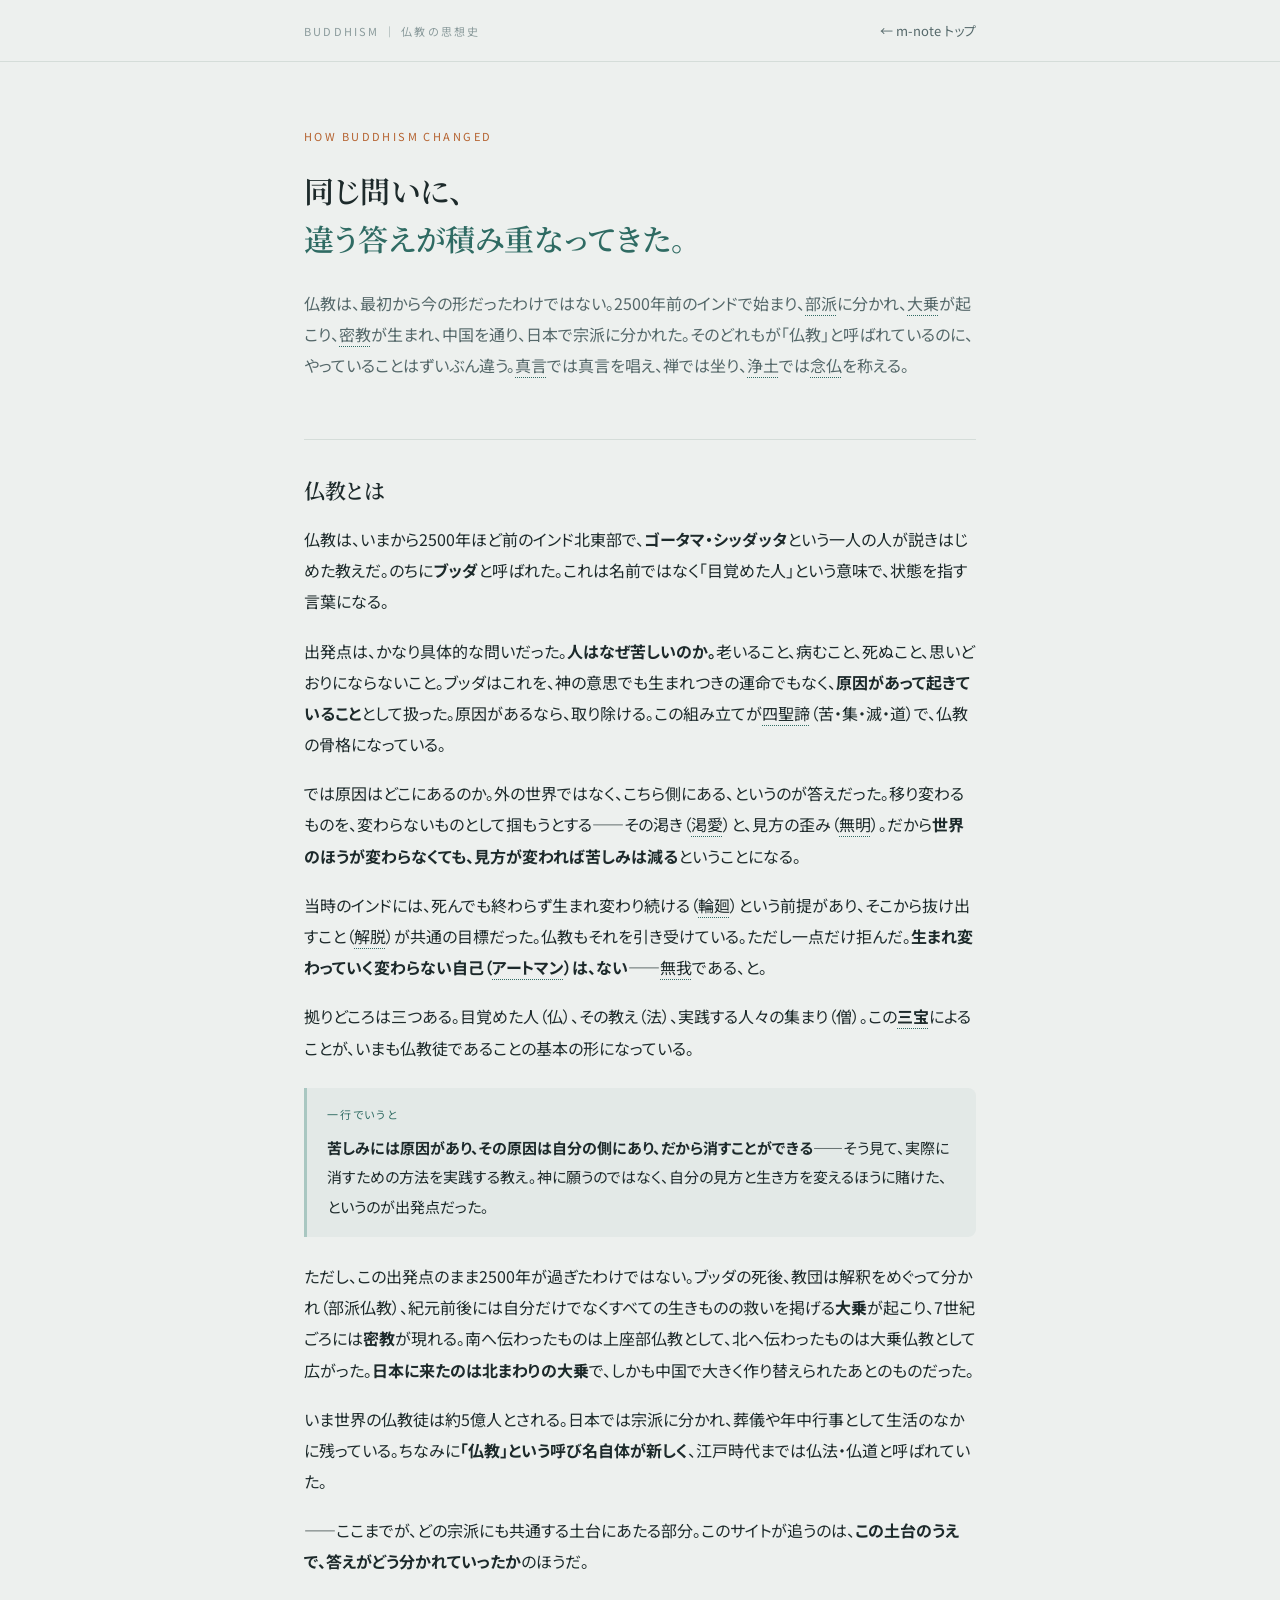
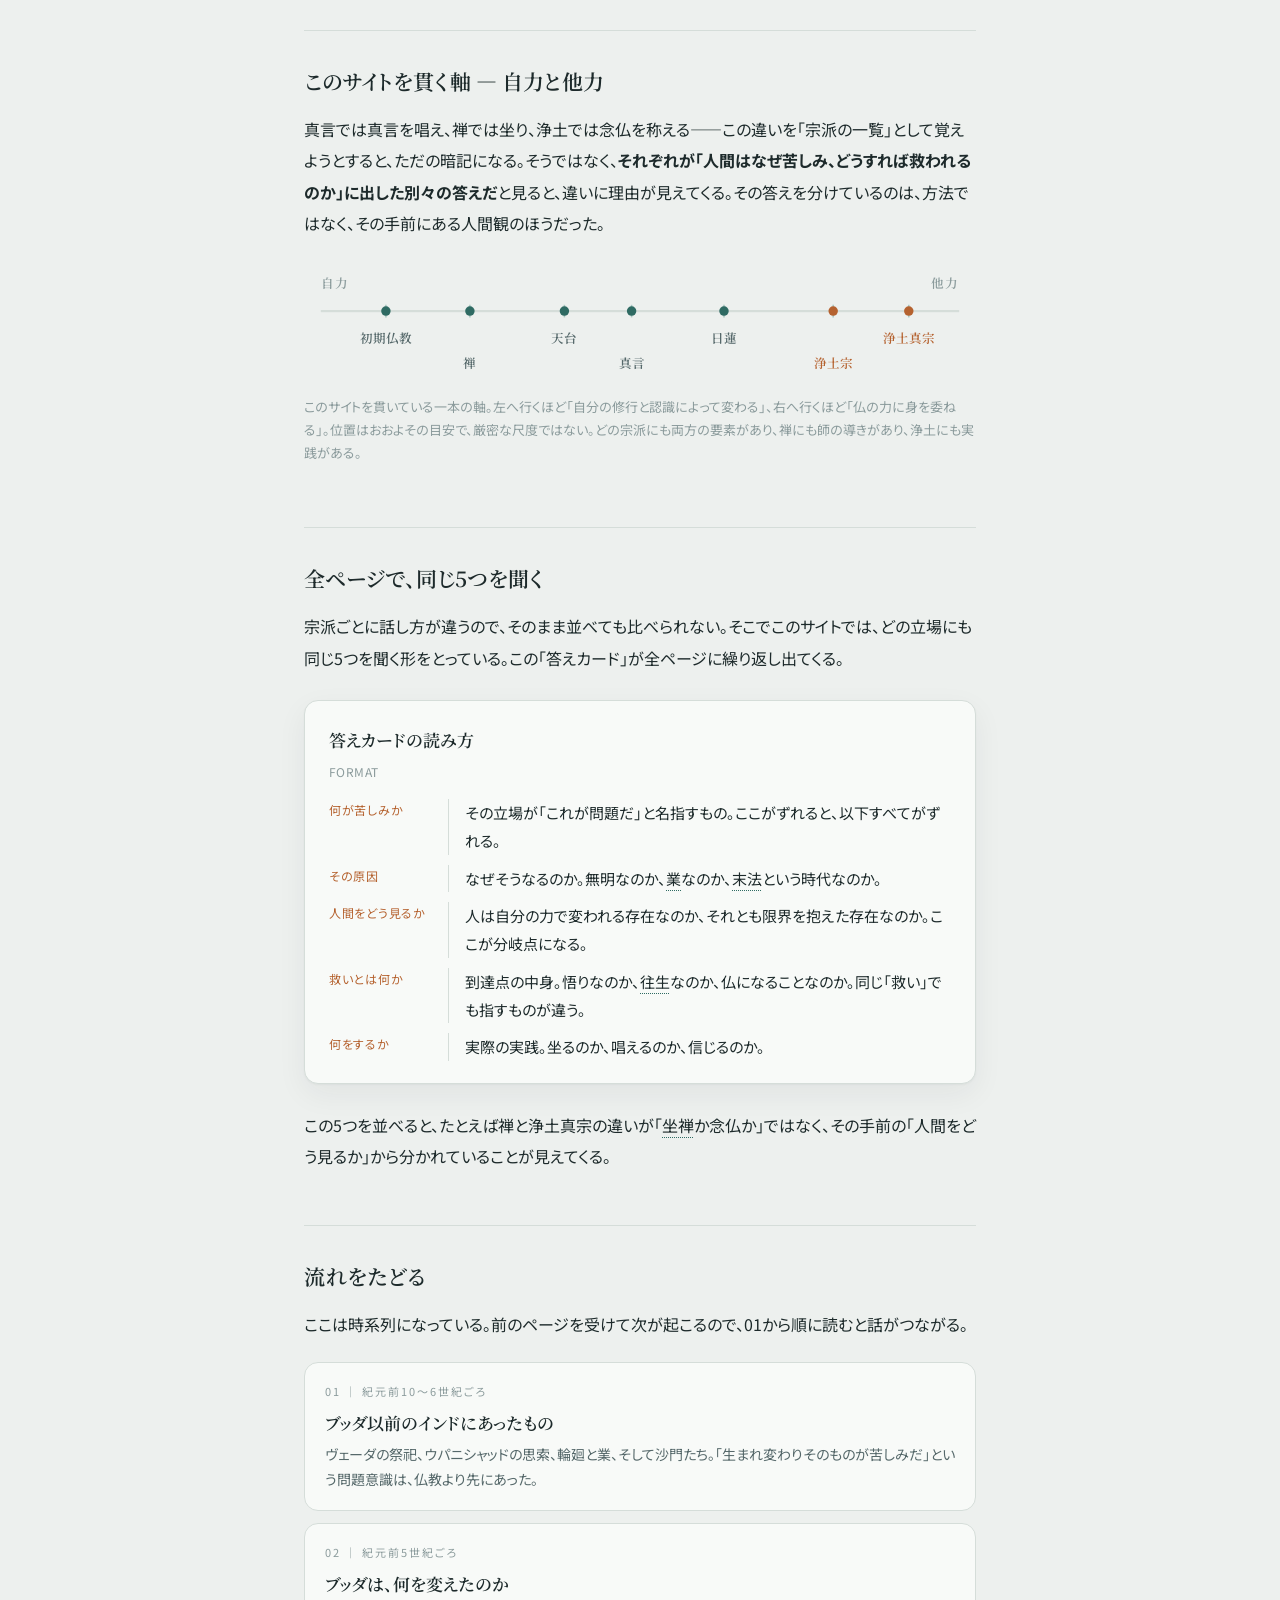
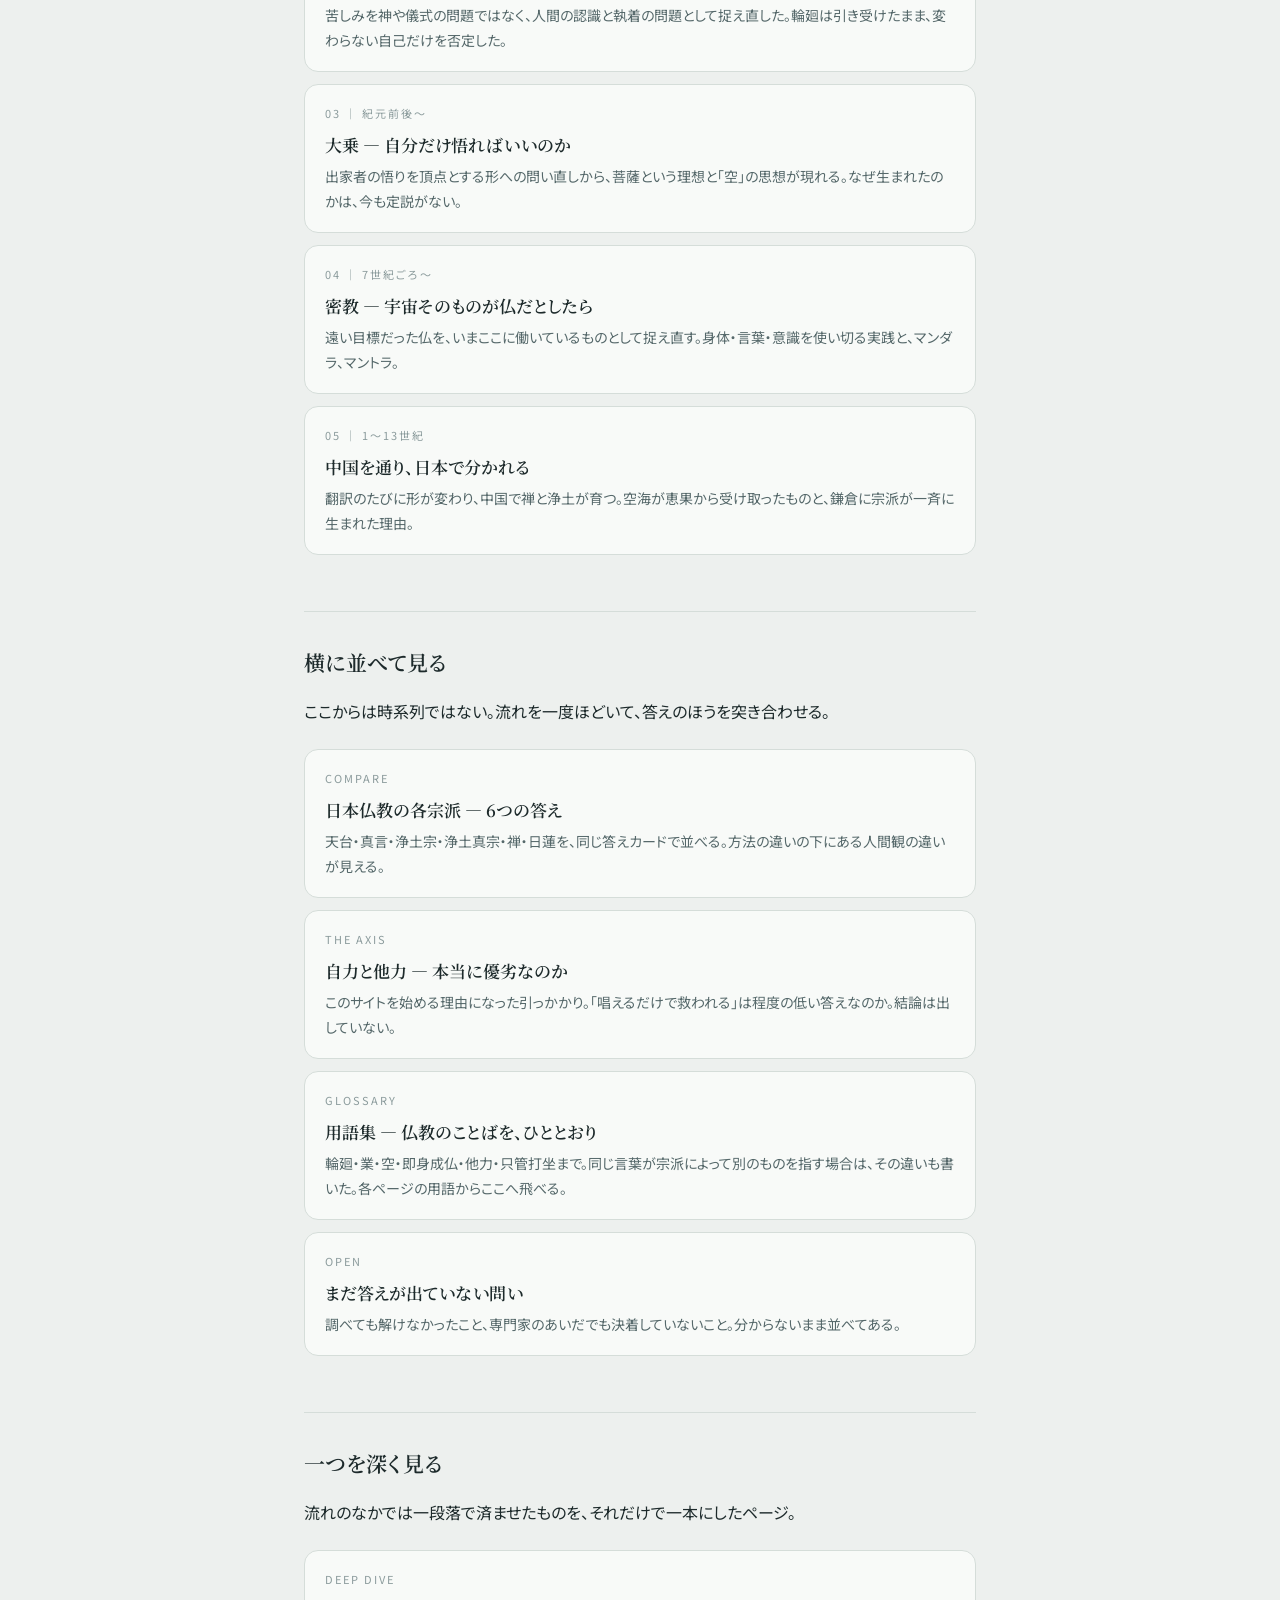
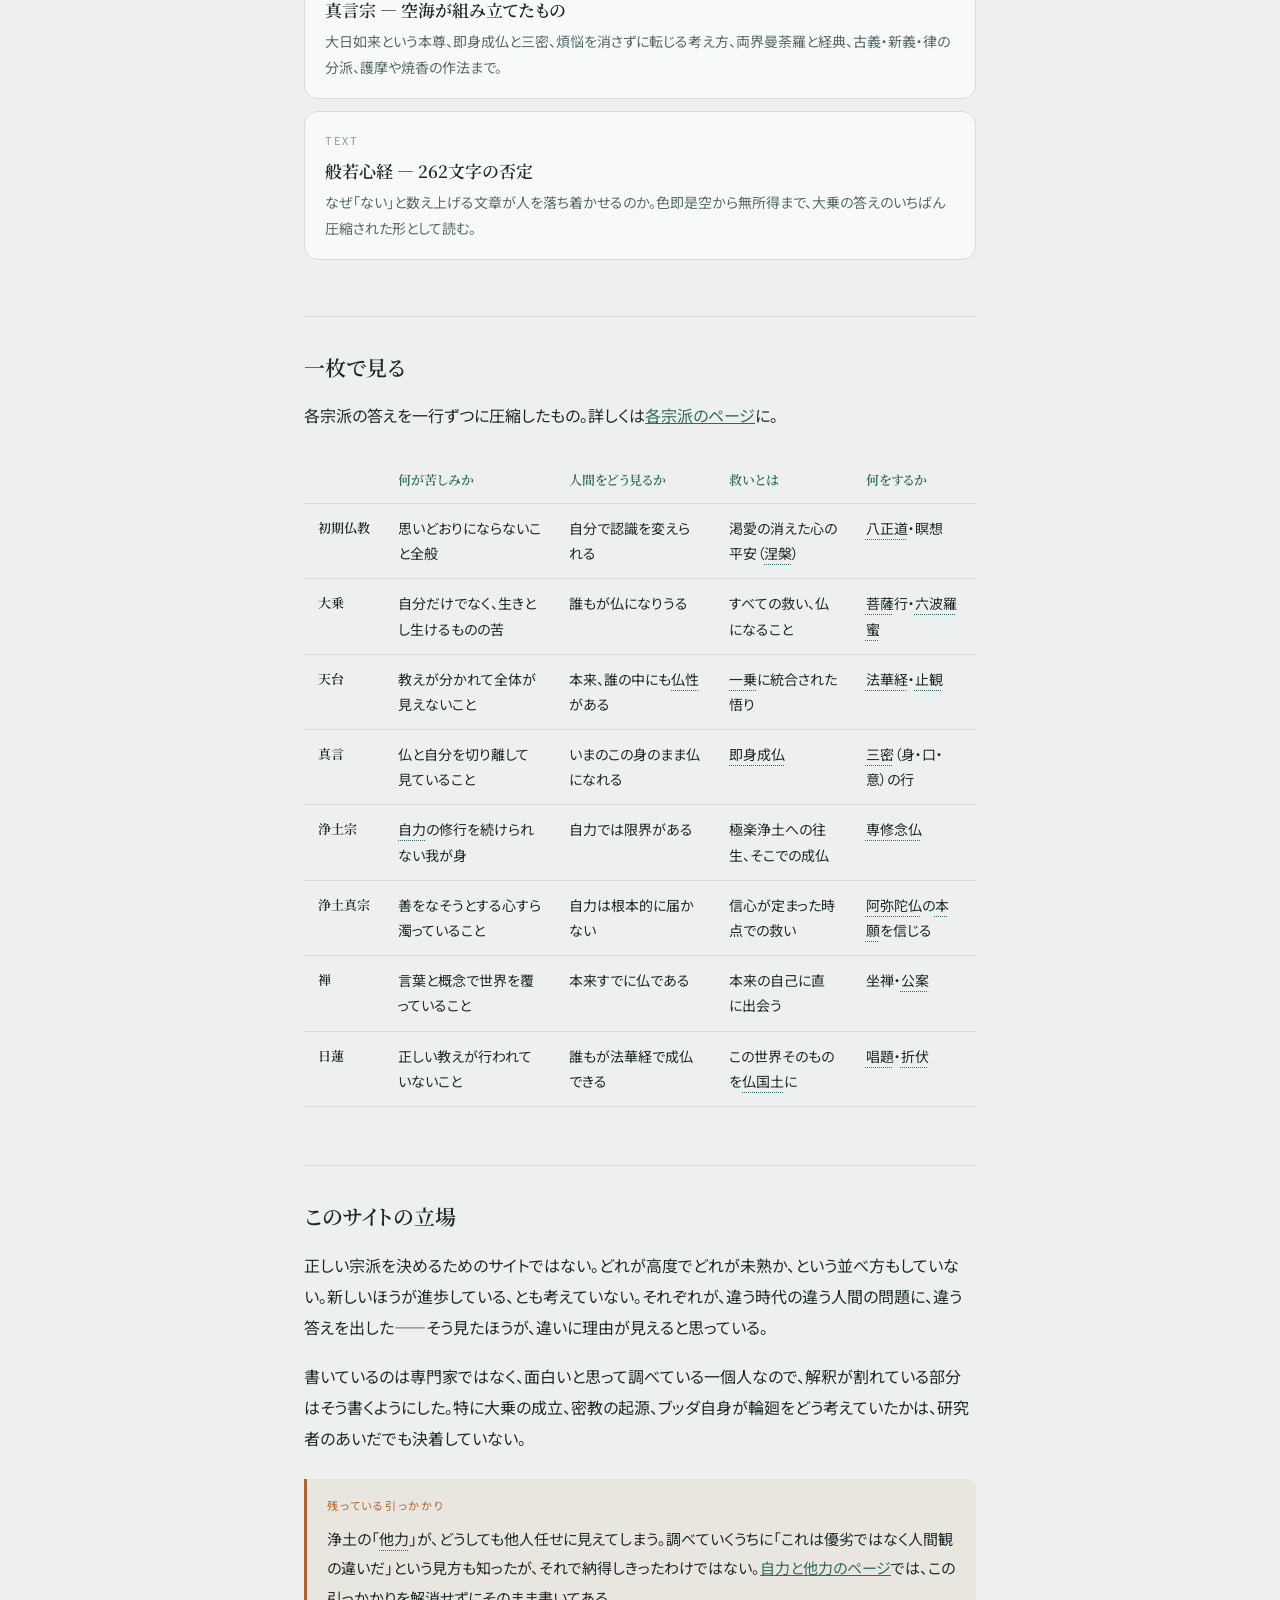
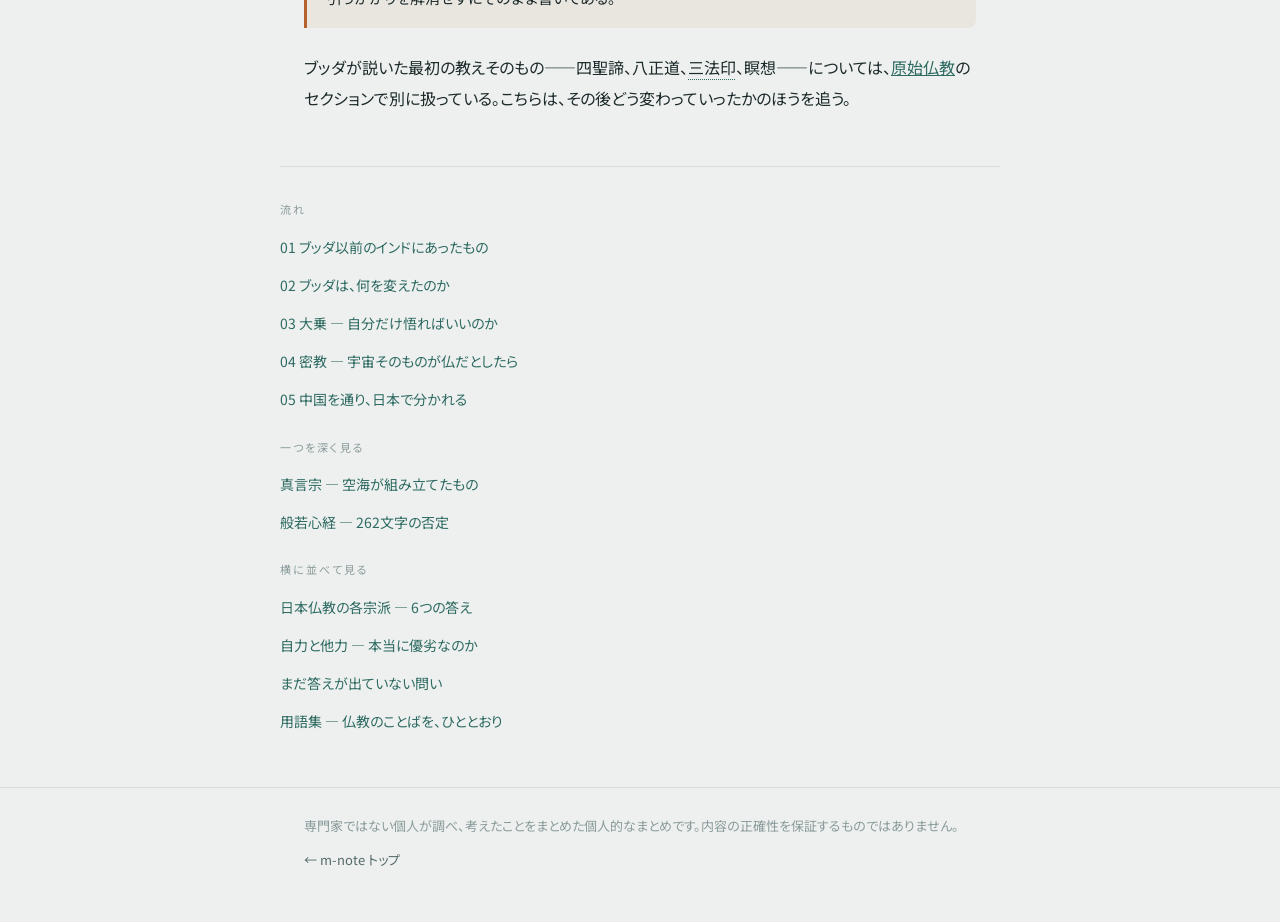
==== index.html @ 6708ff2d "トップを「仏教とは」から始める - index: 冒頭に「仏教とは」の節を新設。ブッダ、四聖諦、渇愛と無明、   輪廻と無我、三宝、部派→大乗→密教の展開、現在の規模までを一通り - 自力と他力の図は" ====
<!DOCTYPE html>
<html lang="ja">
<head>
<meta charset="UTF-8">
<meta name="viewport" content="width=device-width, initial-scale=1.0">
<title>仏教の思想史 ｜ m-note</title>
<meta name="description" content="仏教とは何か——2500年前のインドでブッダが説いた、苦しみの原因を自分の側に見る教え。そして、それは最初から今の形だったわけではない。インド以前の思想からブッダ、大乗、密教、中国を経て日本の各宗派まで。宗派の一覧ではなく「人間はなぜ苦しみ、どうすれば救われるのか」への異なる答えとして、自力と他力という軸で読み解く個人的なまとめ。">
<link rel="icon" href="data:image/svg+xml,<svg xmlns=%22http://www.w3.org/2000/svg%22 viewBox=%220 0 100 100%22><text y=%22.9em%22 font-size=%2290%22>☸</text></svg>">
<link rel="preconnect" href="https://fonts.googleapis.com">
<link rel="preconnect" href="https://fonts.gstatic.com" crossorigin>
<link href="https://fonts.googleapis.com/css2?family=Noto+Serif+JP:wght@400;600;700&family=Noto+Sans+JP:wght@400;500;700&display=swap" rel="stylesheet">
<link rel="stylesheet" href="css/style.css">
</head>
<body>

<header class="top">
  <div class="wrap">
    <a class="sitemark" href="index.html">BUDDHISM ｜ 仏教の思想史</a>
    <a class="back" href="../">← m-note トップ</a>
  </div>
</header>

<main class="wrap">

  <div class="hero">
    <p class="eyebrow">HOW BUDDHISM CHANGED</p>
    <h1>同じ問いに、<br><span class="em">違う答えが積み重なってきた。</span></h1>
    <p class="lede">仏教は、最初から今の形だったわけではない。2500年前のインドで始まり、<a class="gl" href="glossary.html#g-buha">部派</a>に分かれ、<a class="gl" href="glossary.html#g-daijou">大乗</a>が起こり、<a class="gl" href="glossary.html#g-mikkyou">密教</a>が生まれ、中国を通り、日本で宗派に分かれた。そのどれもが「仏教」と呼ばれているのに、やっていることはずいぶん違う。<a class="gl" href="glossary.html#g-shingon">真言</a>では真言を唱え、禅では坐り、<a class="gl" href="glossary.html#g-jodo">浄土</a>では<a class="gl" href="glossary.html#g-nenbutsu">念仏</a>を称える。</p>
  </div>

  <section class="ch">
    <h2>仏教とは</h2>
    <p>仏教は、いまから2500年ほど前のインド北東部で、<strong>ゴータマ・シッダッタ</strong>という一人の人が説きはじめた教えだ。のちに<strong>ブッダ</strong>と呼ばれた。これは名前ではなく「目覚めた人」という意味で、状態を指す言葉になる。</p>
    <p>出発点は、かなり具体的な問いだった。<strong>人はなぜ苦しいのか。</strong>老いること、病むこと、死ぬこと、思いどおりにならないこと。ブッダはこれを、神の意思でも生まれつきの運命でもなく、<strong>原因があって起きていること</strong>として扱った。原因があるなら、取り除ける。この組み立てが<a class="gl" href="glossary.html#g-shishotai">四聖諦</a>（苦・集・滅・道）で、仏教の骨格になっている。</p>
    <p>では原因はどこにあるのか。外の世界ではなく、こちら側にある、というのが答えだった。移り変わるものを、変わらないものとして掴もうとする——その渇き（<a class="gl" href="glossary.html#g-katsuai">渇愛</a>）と、見方の歪み（<a class="gl" href="glossary.html#g-mumyou">無明</a>）。だから<strong>世界のほうが変わらなくても、見方が変われば苦しみは減る</strong>ということになる。</p>
    <p>当時のインドには、死んでも終わらず生まれ変わり続ける（<a class="gl" href="glossary.html#g-rinne">輪廻</a>）という前提があり、そこから抜け出すこと（<a class="gl" href="glossary.html#g-gedatsu">解脱</a>）が共通の目標だった。仏教もそれを引き受けている。ただし一点だけ拒んだ。<strong>生まれ変わっていく変わらない自己（<a class="gl" href="glossary.html#g-atman">アートマン</a>）は、ない</strong>——<a class="gl" href="glossary.html#g-muga">無我</a>である、と。</p>
    <p>拠りどころは三つある。目覚めた人（仏）、その教え（法）、実践する人々の集まり（僧）。この<strong><a class="gl" href="glossary.html#g-sanbou">三宝</a></strong>によることが、いまも仏教徒であることの基本の形になっている。</p>

    <div class="note">
      <p class="k">一行でいうと</p>
      <p><strong>苦しみには原因があり、その原因は自分の側にあり、だから消すことができる</strong>——そう見て、実際に消すための方法を実践する教え。神に願うのではなく、自分の見方と生き方を変えるほうに賭けた、というのが出発点だった。</p>
    </div>

    <p>ただし、この出発点のまま2500年が過ぎたわけではない。ブッダの死後、教団は解釈をめぐって分かれ（部派仏教）、紀元前後には自分だけでなくすべての生きものの救いを掲げる<strong>大乗</strong>が起こり、7世紀ごろには<strong>密教</strong>が現れる。南へ伝わったものは上座部仏教として、北へ伝わったものは大乗仏教として広がった。<strong>日本に来たのは北まわりの大乗</strong>で、しかも中国で大きく作り替えられたあとのものだった。</p>
    <p>いま世界の仏教徒は約5億人とされる。日本では宗派に分かれ、葬儀や年中行事として生活のなかに残っている。ちなみに<strong>「仏教」という呼び名自体が新しく</strong>、江戸時代までは仏法・仏道と呼ばれていた。</p>
    <p>——ここまでが、どの宗派にも共通する土台にあたる部分。このサイトが追うのは、<strong>この土台のうえで、答えがどう分かれていったか</strong>のほうだ。</p>
  </section>

  <section class="ch">
    <h2>このサイトを貫く軸 — 自力と他力</h2>
    <p>真言では真言を唱え、禅では坐り、浄土では念仏を称える——この違いを「宗派の一覧」として覚えようとすると、ただの暗記になる。そうではなく、<strong>それぞれが「人間はなぜ苦しみ、どうすれば救われるのか」に出した別々の答えだ</strong>と見ると、違いに理由が見えてくる。その答えを分けているのは、方法ではなく、その手前にある人間観のほうだった。</p>
    <figure class="fig">
      <svg class="scale" viewBox="0 0 640 112" role="img" aria-labelledby="axis-t axis-d">
        <title id="axis-t">自力と他力の軸</title>
        <desc id="axis-d">左を自力、右を他力とする横軸の上に、初期仏教・禅・天台・真言・日蓮・浄土宗・浄土真宗が並んでいる。初期仏教と禅が自力の側、浄土宗と浄土真宗が他力の側、天台・真言・日蓮がその中間にある。</desc>
        <text class="end" x="16" y="20">自力</text>
        <text class="end" x="624" y="20" text-anchor="end">他力</text>
        <line class="rail" x1="16" y1="42" x2="624" y2="42"/>
        <g class="tick">
          <line x1="78" y1="36" x2="78" y2="48"/>
          <line x1="158" y1="36" x2="158" y2="48"/>
          <line x1="248" y1="36" x2="248" y2="48"/>
          <line x1="312" y1="36" x2="312" y2="48"/>
          <line x1="400" y1="36" x2="400" y2="48"/>
          <line x1="504" y1="36" x2="504" y2="48"/>
          <line x1="576" y1="36" x2="576" y2="48"/>
        </g>
        <circle class="dot" cx="78" cy="42" r="4.5"/>
        <circle class="dot" cx="158" cy="42" r="4.5"/>
        <circle class="dot" cx="248" cy="42" r="4.5"/>
        <circle class="dot" cx="312" cy="42" r="4.5"/>
        <circle class="dot" cx="400" cy="42" r="4.5"/>
        <circle class="dot-hi" cx="504" cy="42" r="4.5"/>
        <circle class="dot-hi" cx="576" cy="42" r="4.5"/>
        <text x="78" y="72" text-anchor="middle">初期仏教</text>
        <text x="248" y="72" text-anchor="middle">天台</text>
        <text x="400" y="72" text-anchor="middle">日蓮</text>
        <text class="hi" x="576" y="72" text-anchor="middle">浄土真宗</text>
        <text x="158" y="96" text-anchor="middle">禅</text>
        <text x="312" y="96" text-anchor="middle">真言</text>
        <text class="hi" x="504" y="96" text-anchor="middle">浄土宗</text>
      </svg>
      <figcaption>このサイトを貫いている一本の軸。左へ行くほど「自分の修行と認識によって変わる」、右へ行くほど「仏の力に身を委ねる」。位置はおおよその目安で、厳密な尺度ではない。どの宗派にも両方の要素があり、禅にも師の導きがあり、浄土にも実践がある。</figcaption>
    </figure>
  </section>

  <section class="ch">
    <h2>全ページで、同じ5つを聞く</h2>
    <p>宗派ごとに話し方が違うので、そのまま並べても比べられない。そこでこのサイトでは、どの立場にも同じ5つを聞く形をとっている。この「答えカード」が全ページに繰り返し出てくる。</p>

    <div class="answer">
      <p class="who">答えカードの読み方</p>
      <p class="who-sub">FORMAT</p>
      <dl>
        <dt>何が苦しみか</dt>
        <dd>その立場が「これが問題だ」と名指すもの。ここがずれると、以下すべてがずれる。</dd>
        <dt>その原因</dt>
        <dd>なぜそうなるのか。無明なのか、<a class="gl" href="glossary.html#g-gou">業</a>なのか、<a class="gl" href="glossary.html#g-mappou">末法</a>という時代なのか。</dd>
        <dt>人間をどう見るか</dt>
        <dd>人は自分の力で変われる存在なのか、それとも限界を抱えた存在なのか。ここが分岐点になる。</dd>
        <dt>救いとは何か</dt>
        <dd>到達点の中身。悟りなのか、<a class="gl" href="glossary.html#g-oujou">往生</a>なのか、仏になることなのか。同じ「救い」でも指すものが違う。</dd>
        <dt>何をするか</dt>
        <dd>実際の実践。坐るのか、唱えるのか、信じるのか。</dd>
      </dl>
    </div>

    <p>この5つを並べると、たとえば禅と浄土真宗の違いが「<a class="gl" href="glossary.html#g-zazen">坐禅</a>か念仏か」ではなく、その手前の「人間をどう見るか」から分かれていることが見えてくる。</p>
  </section>

  <section class="ch">
    <h2>流れをたどる</h2>
    <p>ここは時系列になっている。前のページを受けて次が起こるので、01から順に読むと話がつながる。</p>

    <div class="cards">
      <a class="card" href="before-buddha.html">
        <span class="k">01 ｜ 紀元前10〜6世紀ごろ</span>
        <span class="t">ブッダ以前のインドにあったもの</span>
        <span class="d">ヴェーダの祭祀、ウパニシャッドの思索、輪廻と業、そして沙門たち。「生まれ変わりそのものが苦しみだ」という問題意識は、仏教より先にあった。</span>
      </a>
      <a class="card" href="buddha.html">
        <span class="k">02 ｜ 紀元前5世紀ごろ</span>
        <span class="t">ブッダは、何を変えたのか</span>
        <span class="d">苦しみを神や儀式の問題ではなく、人間の認識と執着の問題として捉え直した。輪廻は引き受けたまま、変わらない自己だけを否定した。</span>
      </a>
      <a class="card" href="mahayana.html">
        <span class="k">03 ｜ 紀元前後〜</span>
        <span class="t">大乗 — 自分だけ悟ればいいのか</span>
        <span class="d">出家者の悟りを頂点とする形への問い直しから、菩薩という理想と「空」の思想が現れる。なぜ生まれたのかは、今も定説がない。</span>
      </a>
      <a class="card" href="esoteric.html">
        <span class="k">04 ｜ 7世紀ごろ〜</span>
        <span class="t">密教 — 宇宙そのものが仏だとしたら</span>
        <span class="d">遠い目標だった仏を、いまここに働いているものとして捉え直す。身体・言葉・意識を使い切る実践と、マンダラ、マントラ。</span>
      </a>
      <a class="card" href="china-japan.html">
        <span class="k">05 ｜ 1〜13世紀</span>
        <span class="t">中国を通り、日本で分かれる</span>
        <span class="d">翻訳のたびに形が変わり、中国で禅と浄土が育つ。空海が恵果から受け取ったものと、鎌倉に宗派が一斉に生まれた理由。</span>
      </a>
    </div>
  </section>

  <section class="ch">
    <h2>横に並べて見る</h2>
    <p>ここからは時系列ではない。流れを一度ほどいて、答えのほうを突き合わせる。</p>

    <div class="cards">
      <a class="card" href="schools.html">
        <span class="k">COMPARE</span>
        <span class="t">日本仏教の各宗派 — 6つの答え</span>
        <span class="d">天台・真言・浄土宗・浄土真宗・禅・日蓮を、同じ答えカードで並べる。方法の違いの下にある人間観の違いが見える。</span>
      </a>
      <a class="card" href="jiriki-tariki.html">
        <span class="k">THE AXIS</span>
        <span class="t">自力と他力 — 本当に優劣なのか</span>
        <span class="d">このサイトを始める理由になった引っかかり。「唱えるだけで救われる」は程度の低い答えなのか。結論は出していない。</span>
      </a>
      <a class="card" href="glossary.html">
        <span class="k">GLOSSARY</span>
        <span class="t">用語集 — 仏教のことばを、ひととおり</span>
        <span class="d">輪廻・業・空・即身成仏・他力・只管打坐まで。同じ言葉が宗派によって別のものを指す場合は、その違いも書いた。各ページの用語からここへ飛べる。</span>
      </a>
      <a class="card" href="questions.html">
        <span class="k">OPEN</span>
        <span class="t">まだ答えが出ていない問い</span>
        <span class="d">調べても解けなかったこと、専門家のあいだでも決着していないこと。分からないまま並べてある。</span>
      </a>
    </div>
  </section>

  <section class="ch">
    <h2>一つを深く見る</h2>
    <p>流れのなかでは一段落で済ませたものを、それだけで一本にしたページ。</p>

    <div class="cards">
      <a class="card" href="shingon.html">
        <span class="k">DEEP DIVE</span>
        <span class="t">真言宗 — 空海が組み立てたもの</span>
        <span class="d">大日如来という本尊、即身成仏と三密、煩悩を消さずに転じる考え方、両界曼荼羅と経典、古義・新義・律の分派、護摩や焼香の作法まで。</span>
      </a>
      <a class="card" href="heart-sutra.html">
        <span class="k">TEXT</span>
        <span class="t">般若心経 — 262文字の否定</span>
        <span class="d">なぜ「ない」と数え上げる文章が人を落ち着かせるのか。色即是空から無所得まで、大乗の答えのいちばん圧縮された形として読む。</span>
      </a>
    </div>
  </section>

  <section class="ch">
    <h2>一枚で見る</h2>
    <p>各宗派の答えを一行ずつに圧縮したもの。詳しくは<a href="schools.html">各宗派のページ</a>に。</p>

    <div class="tablewrap">
      <table>
        <thead>
          <tr><th>　</th><th>何が苦しみか</th><th>人間をどう見るか</th><th>救いとは</th><th>何をするか</th></tr>
        </thead>
        <tbody>
          <tr><th>初期仏教</th><td>思いどおりにならないこと全般</td><td>自分で認識を変えられる</td><td>渇愛の消えた心の平安（<a class="gl" href="glossary.html#g-nehan">涅槃</a>）</td><td><a class="gl" href="glossary.html#g-hasshodo">八正道</a>・瞑想</td></tr>
          <tr><th>大乗</th><td>自分だけでなく、生きとし生けるものの苦</td><td>誰もが仏になりうる</td><td>すべての救い、仏になること</td><td><a class="gl" href="glossary.html#g-bosatsu">菩薩</a>行・<a class="gl" href="glossary.html#g-ropparamitsu">六波羅蜜</a></td></tr>
          <tr><th>天台</th><td>教えが分かれて全体が見えないこと</td><td>本来、誰の中にも<a class="gl" href="glossary.html#g-busshou">仏性</a>がある</td><td><a class="gl" href="glossary.html#g-ichijou">一乗</a>に統合された悟り</td><td><a class="gl" href="glossary.html#g-hokekyou">法華経</a>・<a class="gl" href="glossary.html#g-shikan">止観</a></td></tr>
          <tr><th>真言</th><td>仏と自分を切り離して見ていること</td><td>いまのこの身のまま仏になれる</td><td><a class="gl" href="glossary.html#g-sokushin">即身成仏</a></td><td><a class="gl" href="glossary.html#g-sanmitsu">三密</a>（身・口・意）の行</td></tr>
          <tr><th>浄土宗</th><td><a class="gl" href="glossary.html#g-jiriki">自力</a>の修行を続けられない我が身</td><td>自力では限界がある</td><td>極楽浄土への往生、そこでの成仏</td><td><a class="gl" href="glossary.html#g-senju">専修念仏</a></td></tr>
          <tr><th>浄土真宗</th><td>善をなそうとする心すら濁っていること</td><td>自力は根本的に届かない</td><td>信心が定まった時点での救い</td><td><a class="gl" href="glossary.html#g-amida">阿弥陀仏</a>の<a class="gl" href="glossary.html#g-hongan">本願</a>を信じる</td></tr>
          <tr><th>禅</th><td>言葉と概念で世界を覆っていること</td><td>本来すでに仏である</td><td>本来の自己に直に出会う</td><td>坐禅・<a class="gl" href="glossary.html#g-koan">公案</a></td></tr>
          <tr><th>日蓮</th><td>正しい教えが行われていないこと</td><td>誰もが法華経で成仏できる</td><td>この世界そのものを<a class="gl" href="glossary.html#g-bukkokudo">仏国土</a>に</td><td><a class="gl" href="glossary.html#g-shoudai">唱題</a>・<a class="gl" href="glossary.html#g-shakubuku">折伏</a></td></tr>
        </tbody>
      </table>
    </div>
  </section>

  <section class="ch">
    <h2>このサイトの立場</h2>
    <p>正しい宗派を決めるためのサイトではない。どれが高度でどれが未熟か、という並べ方もしていない。新しいほうが進歩している、とも考えていない。それぞれが、違う時代の違う人間の問題に、違う答えを出した——そう見たほうが、違いに理由が見えると思っている。</p>
    <p>書いているのは専門家ではなく、面白いと思って調べている一個人なので、解釈が割れている部分はそう書くようにした。特に大乗の成立、密教の起源、ブッダ自身が輪廻をどう考えていたかは、研究者のあいだでも決着していない。</p>
    <div class="mine">
      <p class="k">残っている引っかかり</p>
      <p>浄土の「<a class="gl" href="glossary.html#g-tariki">他力</a>」が、どうしても他人任せに見えてしまう。調べていくうちに「これは優劣ではなく人間観の違いだ」という見方も知ったが、それで納得しきったわけではない。<a href="jiriki-tariki.html">自力と他力のページ</a>では、この引っかかりを解消せずにそのまま書いてある。</p>
    </div>
    <p>ブッダが説いた最初の教えそのもの——四聖諦、八正道、<a class="gl" href="glossary.html#g-sanboin">三法印</a>、瞑想——については、<a href="../early-buddhism/">原始仏教</a>のセクションで別に扱っている。こちらは、その後どう変わっていったかのほうを追う。</p>
  </section>

</main>

<nav class="wrap sitemap">
  <p class="k">流れ</p>
  <ul>
    <li><a href="before-buddha.html">01 ブッダ以前のインドにあったもの</a></li>
    <li><a href="buddha.html">02 ブッダは、何を変えたのか</a></li>
    <li><a href="mahayana.html">03 大乗 — 自分だけ悟ればいいのか</a></li>
    <li><a href="esoteric.html">04 密教 — 宇宙そのものが仏だとしたら</a></li>
    <li><a href="china-japan.html">05 中国を通り、日本で分かれる</a></li>
  </ul>
  <p class="k">一つを深く見る</p>
  <ul>
    <li><a href="shingon.html">真言宗 — 空海が組み立てたもの</a></li>
    <li><a href="heart-sutra.html">般若心経 — 262文字の否定</a></li>
  </ul>
  <p class="k">横に並べて見る</p>
  <ul>
    <li><a href="schools.html">日本仏教の各宗派 — 6つの答え</a></li>
    <li><a href="jiriki-tariki.html">自力と他力 — 本当に優劣なのか</a></li>
    <li><a href="questions.html">まだ答えが出ていない問い</a></li>
    <li><a href="glossary.html">用語集 — 仏教のことばを、ひととおり</a></li>
  </ul>
</nav>

<footer class="foot">
  <div class="wrap">
    <p>専門家ではない個人が調べ、考えたことをまとめた個人的なまとめです。内容の正確性を保証するものではありません。</p>
    <p><a href="../">← m-note トップ</a></p>
  </div>
</footer>

</body>
</html>
---- css/style.css ----
:root {
  --ground: #edf0ee;
  --paper: #f8faf8;
  --ink: #1d2a2b;
  --ink-soft: #55686a;
  --ink-faint: #8b9b9c;
  --primary: #2f6b63;
  --primary-soft: #a9c7c1;
  --accent: #b5622f;
  --line: #d5ddd9;
  --wash: rgba(47, 107, 99, 0.05);
  --wash-accent: rgba(181, 98, 47, 0.07);
  --shadow: 0 1px 2px rgba(29, 42, 43, 0.04), 0 10px 30px rgba(29, 42, 43, 0.06);
  --r-card: 14px;
  --r-pill: 999px;
}
@media (prefers-color-scheme: dark) {
  :root {
    --ground: #101615;
    --paper: #18201f;
    --ink: #e2eae7;
    --ink-soft: #9fb2ae;
    --ink-faint: #728481;
    --primary: #6fbdb0;
    --primary-soft: #33514c;
    --accent: #d98a55;
    --line: #26312f;
    --wash: rgba(111, 189, 176, 0.07);
    --wash-accent: rgba(217, 138, 85, 0.09);
    --shadow: 0 1px 2px rgba(0, 0, 0, 0.3), 0 10px 30px rgba(0, 0, 0, 0.35);
  }
}

* { box-sizing: border-box; }
html { scroll-behavior: smooth; }
@media (prefers-reduced-motion: reduce) {
  html { scroll-behavior: auto; }
  * { animation-duration: .01ms !important; transition-duration: .01ms !important; }
}

body {
  margin: 0;
  background: var(--ground);
  color: var(--ink);
  font-family: "Noto Sans JP", "Hiragino Kaku Gothic ProN", "Hiragino Sans", "Yu Gothic", sans-serif;
  font-size: 16px;
  line-height: 1.95;
  -webkit-font-smoothing: antialiased;
  font-feature-settings: "palt";
}

h1, h2, h3, .ttl, .card .t, .scale text, .axis-name {
  font-family: "Noto Serif JP", "Hiragino Mincho ProN", "Yu Mincho", serif;
  font-weight: 600;
  line-height: 1.6;
}

.wrap { max-width: 720px; margin: 0 auto; padding: 0 24px; }

a { color: var(--primary); }
a:focus-visible { outline: 2px solid var(--primary); outline-offset: 3px; border-radius: 2px; }

/* ---------- header ---------- */
.top { border-bottom: 1px solid var(--line); }
.top .wrap {
  display: flex; align-items: baseline; justify-content: space-between;
  gap: 16px; padding-top: 18px; padding-bottom: 18px; flex-wrap: wrap;
}
.sitemark {
  font-size: 11px; letter-spacing: .2em; color: var(--ink-faint);
  text-decoration: none; text-transform: uppercase;
}
.sitemark:hover { color: var(--primary); }
.back { font-size: 13px; text-decoration: none; color: var(--ink-soft); }
.back:hover { color: var(--primary); }

/* ---------- hero ---------- */
.hero { padding: 64px 0 40px; }
.eyebrow {
  font-size: 11px; letter-spacing: .22em; color: var(--accent);
  text-transform: uppercase; margin: 0 0 18px;
}
.hero h1 { font-size: 30px; margin: 0 0 26px; }
.hero h1 .em { color: var(--primary); }
.lede { color: var(--ink-soft); margin: 0 0 18px; }

/* ---------- 自力・他力スケール ---------- */
.scale { width: 100%; height: auto; display: block; margin: 8px 0 4px; }
.scale .rail { stroke: var(--line); stroke-width: 2; }
.scale .tick { stroke: var(--primary-soft); stroke-width: 1.5; }
.scale .dot { fill: var(--primary); }
.scale .dot-hi { fill: var(--accent); }
.scale text { font-size: 12px; fill: var(--ink-soft); }
.scale .end { font-size: 12px; fill: var(--ink-faint); letter-spacing: .08em; }
.scale .hi { fill: var(--accent); font-weight: 600; }
figure.fig { margin: 28px 0; }
figure.fig figcaption {
  font-size: 13px; color: var(--ink-faint); line-height: 1.8; margin-top: 10px;
}

/* ---------- sections ---------- */
.ch { padding: 34px 0; border-top: 1px solid var(--line); }
.ch h2 { font-size: 21px; margin: 0 0 16px; }
.ch h3 { font-size: 17px; margin: 30px 0 10px; color: var(--primary); }
.ch p { margin: 0 0 18px; }
.ch ul, .ch ol { margin: 0 0 18px; padding-left: 1.3em; }
.ch li { margin-bottom: 8px; }

/* ---------- 答えカード(シグネチャ) ---------- */
.answer {
  background: var(--paper); border: 1px solid var(--line);
  border-radius: var(--r-card); padding: 22px 24px; margin: 26px 0;
  box-shadow: var(--shadow);
}
.answer .who {
  font-family: "Noto Serif JP", serif; font-weight: 600;
  font-size: 17px; margin: 0 0 4px;
}
.answer .who-sub { font-size: 12px; color: var(--ink-faint); margin: 0 0 16px; letter-spacing: .04em; }
.answer dl { margin: 0; display: grid; grid-template-columns: 7.5em 1fr; gap: 10px 16px; }
.answer dt {
  font-size: 12px; color: var(--accent); letter-spacing: .06em;
  border-right: 1px solid var(--line); padding-right: 14px; line-height: 1.9;
}
.answer dd { margin: 0; font-size: 15px; line-height: 1.85; }
@media (max-width: 560px) {
  .answer dl { grid-template-columns: 1fr; gap: 2px 0; }
  .answer dt { border-right: 0; padding-right: 0; margin-top: 12px; }
  .answer dd { padding-bottom: 6px; border-bottom: 1px solid var(--line); }
}

/* ---------- 引用・補足 ---------- */
.note {
  background: var(--wash); border-left: 3px solid var(--primary-soft);
  padding: 16px 20px; margin: 24px 0; border-radius: 0 8px 8px 0;
}
.note p { margin: 0 0 10px; font-size: 15px; }
.note p:last-child { margin-bottom: 0; }
.note .k {
  font-size: 11px; letter-spacing: .16em; color: var(--primary);
  margin: 0 0 8px; text-transform: uppercase;
}
.mine {
  background: var(--wash-accent); border-left: 3px solid var(--accent);
  padding: 16px 20px; margin: 24px 0; border-radius: 0 8px 8px 0;
}
.mine .k {
  font-size: 11px; letter-spacing: .16em; color: var(--accent); margin: 0 0 8px;
}
.mine p { margin: 0 0 10px; font-size: 15px; }
.mine p:last-child { margin-bottom: 0; }

/* ---------- 一覧カード ---------- */
.cards { display: grid; gap: 12px; margin: 22px 0; }
.card {
  display: block; text-decoration: none; color: inherit;
  background: var(--paper); border: 1px solid var(--line);
  border-radius: var(--r-card); padding: 18px 20px;
  transition: border-color .15s ease, transform .15s ease;
}
.card:hover { border-color: var(--primary); transform: translateY(-1px); }
.card .k {
  display: block; font-size: 11px; letter-spacing: .18em;
  color: var(--ink-faint); margin-bottom: 6px;
}
.card .t { display: block; font-size: 17px; margin-bottom: 6px; }
.card .d { display: block; font-size: 14px; color: var(--ink-soft); line-height: 1.8; }

/* ---------- 比較表 ---------- */
.tablewrap { overflow-x: auto; margin: 24px 0; }
table { border-collapse: collapse; width: 100%; min-width: 560px; font-size: 14px; }
th, td {
  border-bottom: 1px solid var(--line); padding: 12px 14px;
  text-align: left; vertical-align: top; line-height: 1.8;
}
th {
  font-family: "Noto Serif JP", serif; font-weight: 600;
  color: var(--primary); font-size: 13px; white-space: nowrap;
}
tbody th { color: var(--ink); }

/* ---------- pager ---------- */
.pager {
  display: flex; justify-content: space-between; gap: 16px;
  border-top: 1px solid var(--line); padding: 26px 0 8px; flex-wrap: wrap;
}
.pager a { text-decoration: none; font-size: 14px; max-width: 46%; }
.pager .k { display: block; font-size: 11px; color: var(--ink-faint); letter-spacing: .12em; }

/* ---------- sitemap / footer ---------- */
.sitemap { border-top: 1px solid var(--line); padding: 32px 0 8px; }
.sitemap .k {
  font-size: 11px; letter-spacing: .18em; color: var(--ink-faint); margin: 0 0 10px;
}
.sitemap ul { list-style: none; margin: 0 0 22px; padding: 0; }
.sitemap li { margin-bottom: 7px; }
.sitemap a { font-size: 14px; text-decoration: none; }
.sitemap a:hover { text-decoration: underline; }

.foot { border-top: 1px solid var(--line); margin-top: 20px; }
.foot .wrap { padding-top: 26px; padding-bottom: 40px; }
.foot p { font-size: 13px; color: var(--ink-faint); margin: 0 0 10px; line-height: 1.85; }
.foot a { color: var(--ink-soft); text-decoration: none; }
.foot a:hover { color: var(--primary); }

@media (max-width: 560px) {
  .hero { padding: 44px 0 30px; }
  .hero h1 { font-size: 24px; }
  .ch h2 { font-size: 19px; }
}

/* ---------- 図解 ---------- */
.diagram { width: 100%; height: auto; display: block; margin: 8px 0 4px; }
.diagram .box { fill: var(--paper); stroke: var(--line); stroke-width: 1; }
.diagram .ring { fill: var(--wash); stroke: var(--primary-soft); stroke-width: 1.5; }
.diagram .core { fill: var(--primary); }
.diagram .flow { stroke: var(--primary-soft); stroke-width: 1.5; fill: none; }
.diagram .head { fill: var(--primary-soft); }
.diagram text { font-size: 12px; fill: var(--ink-soft); }
.diagram .lbl {
  font-family: "Noto Serif JP", "Hiragino Mincho ProN", "Yu Mincho", serif;
  font-weight: 600; font-size: 14px; fill: var(--ink);
}
.diagram .big {
  font-family: "Noto Serif JP", "Hiragino Mincho ProN", "Yu Mincho", serif;
  font-weight: 600; font-size: 26px; fill: var(--primary);
}
.diagram .k { font-size: 10px; fill: var(--ink-faint); letter-spacing: .14em; }
.diagram .on-core { fill: var(--paper); }

/* ---------- 本文中の原文引用 ---------- */
.sutra {
  background: var(--paper); border: 1px solid var(--line);
  border-radius: var(--r-card); padding: 18px 20px; margin: 24px 0;
}
.sutra p { margin: 0 0 8px; }
.sutra p:last-child { margin-bottom: 0; }
.sutra .gen {
  font-family: "Noto Serif JP", "Hiragino Mincho ProN", "Yu Mincho", serif;
  font-size: 17px; line-height: 1.9; letter-spacing: .04em;
}
.sutra .yomi { font-size: 13px; color: var(--ink-faint); }
.sutra .yaku { font-size: 15px; color: var(--ink-soft); }

@media (max-width: 560px) {
  .diagram .sub { display: none; }
  .diagram text { font-size: 15px; }
  .diagram .lbl { font-size: 16px; }
  .diagram .big { font-size: 30px; }
  .diagram .k { font-size: 11px; }
  .sutra .gen { font-size: 16px; }
}

/* ---------- 用語集 ---------- */
.jump { display: flex; flex-wrap: wrap; gap: 8px; margin: 26px 0 4px; }
.jump a {
  font-size: 13px; text-decoration: none; color: var(--ink-soft);
  border: 1px solid var(--line); border-radius: var(--r-pill);
  padding: 4px 14px; background: var(--paper);
  transition: border-color .15s ease, color .15s ease;
}
.jump a:hover { border-color: var(--primary); color: var(--primary); }

.gloss { margin: 8px 0 0; }
.gloss dt {
  font-family: "Noto Serif JP", "Hiragino Mincho ProN", "Yu Mincho", serif;
  font-weight: 600; font-size: 16px; color: var(--ink);
  margin-top: 22px; padding: 4px 10px; margin-left: -10px;
  border-radius: 6px 6px 0 0; scroll-margin-top: 20px;
}
.gloss dt .yomi {
  font-family: "Noto Sans JP", sans-serif; font-weight: 400;
  font-size: 12px; color: var(--ink-faint); letter-spacing: .06em; margin-left: 10px;
}
.gloss dd {
  margin: 0; font-size: 15px; color: var(--ink-soft); line-height: 1.85;
  padding: 0 10px 2px; margin-left: -10px; border-radius: 0 0 6px 6px;
}
.gloss dt:target { color: var(--accent); background: var(--wash-accent); }
.gloss dt:target + dd { background: var(--wash-accent); padding-bottom: 10px; }

/* ---------- 本文中の用語リンク ---------- */
a.gl {
  color: inherit;
  text-decoration: underline dotted var(--primary);
  text-decoration-thickness: 1px;
  text-underline-offset: 5px;
}
a.gl:hover {
  color: var(--primary);
  text-decoration: underline solid var(--primary);
  text-underline-offset: 5px;
}
strong a.gl, a.gl strong { color: inherit; }
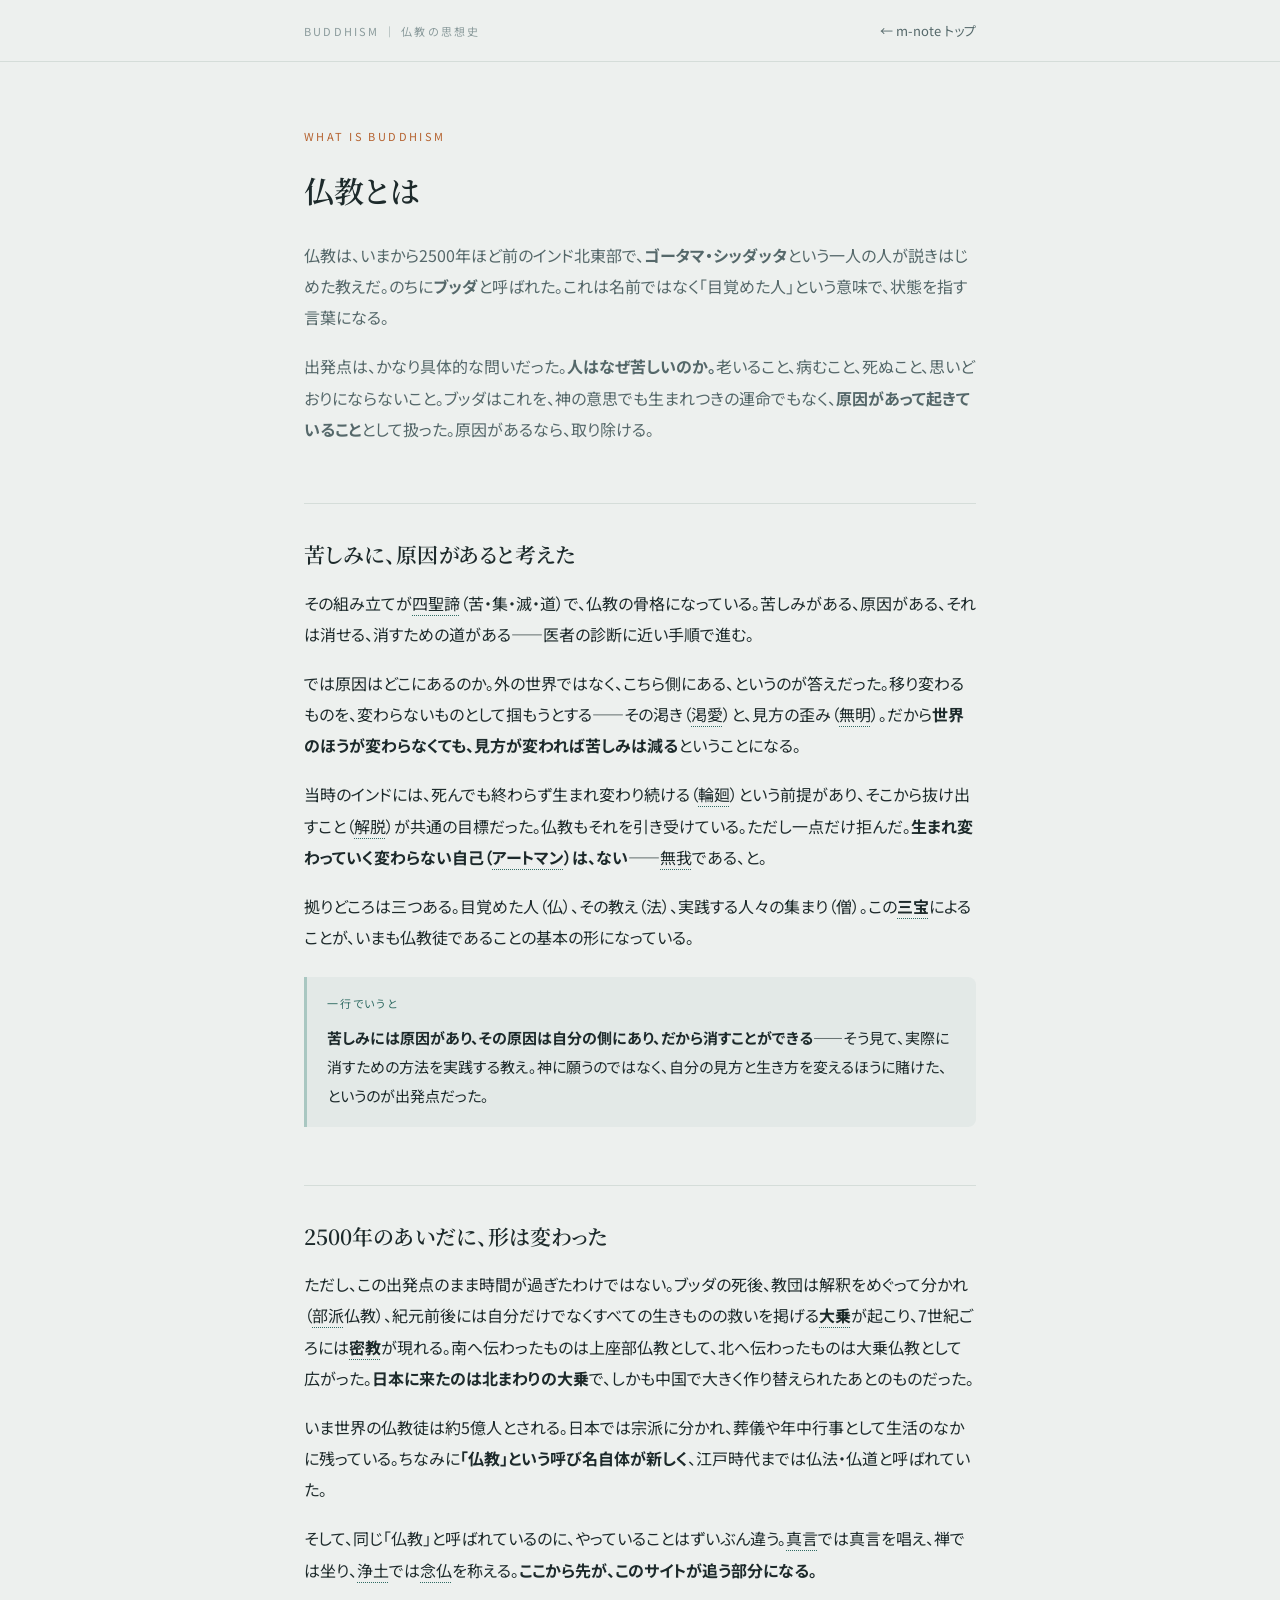
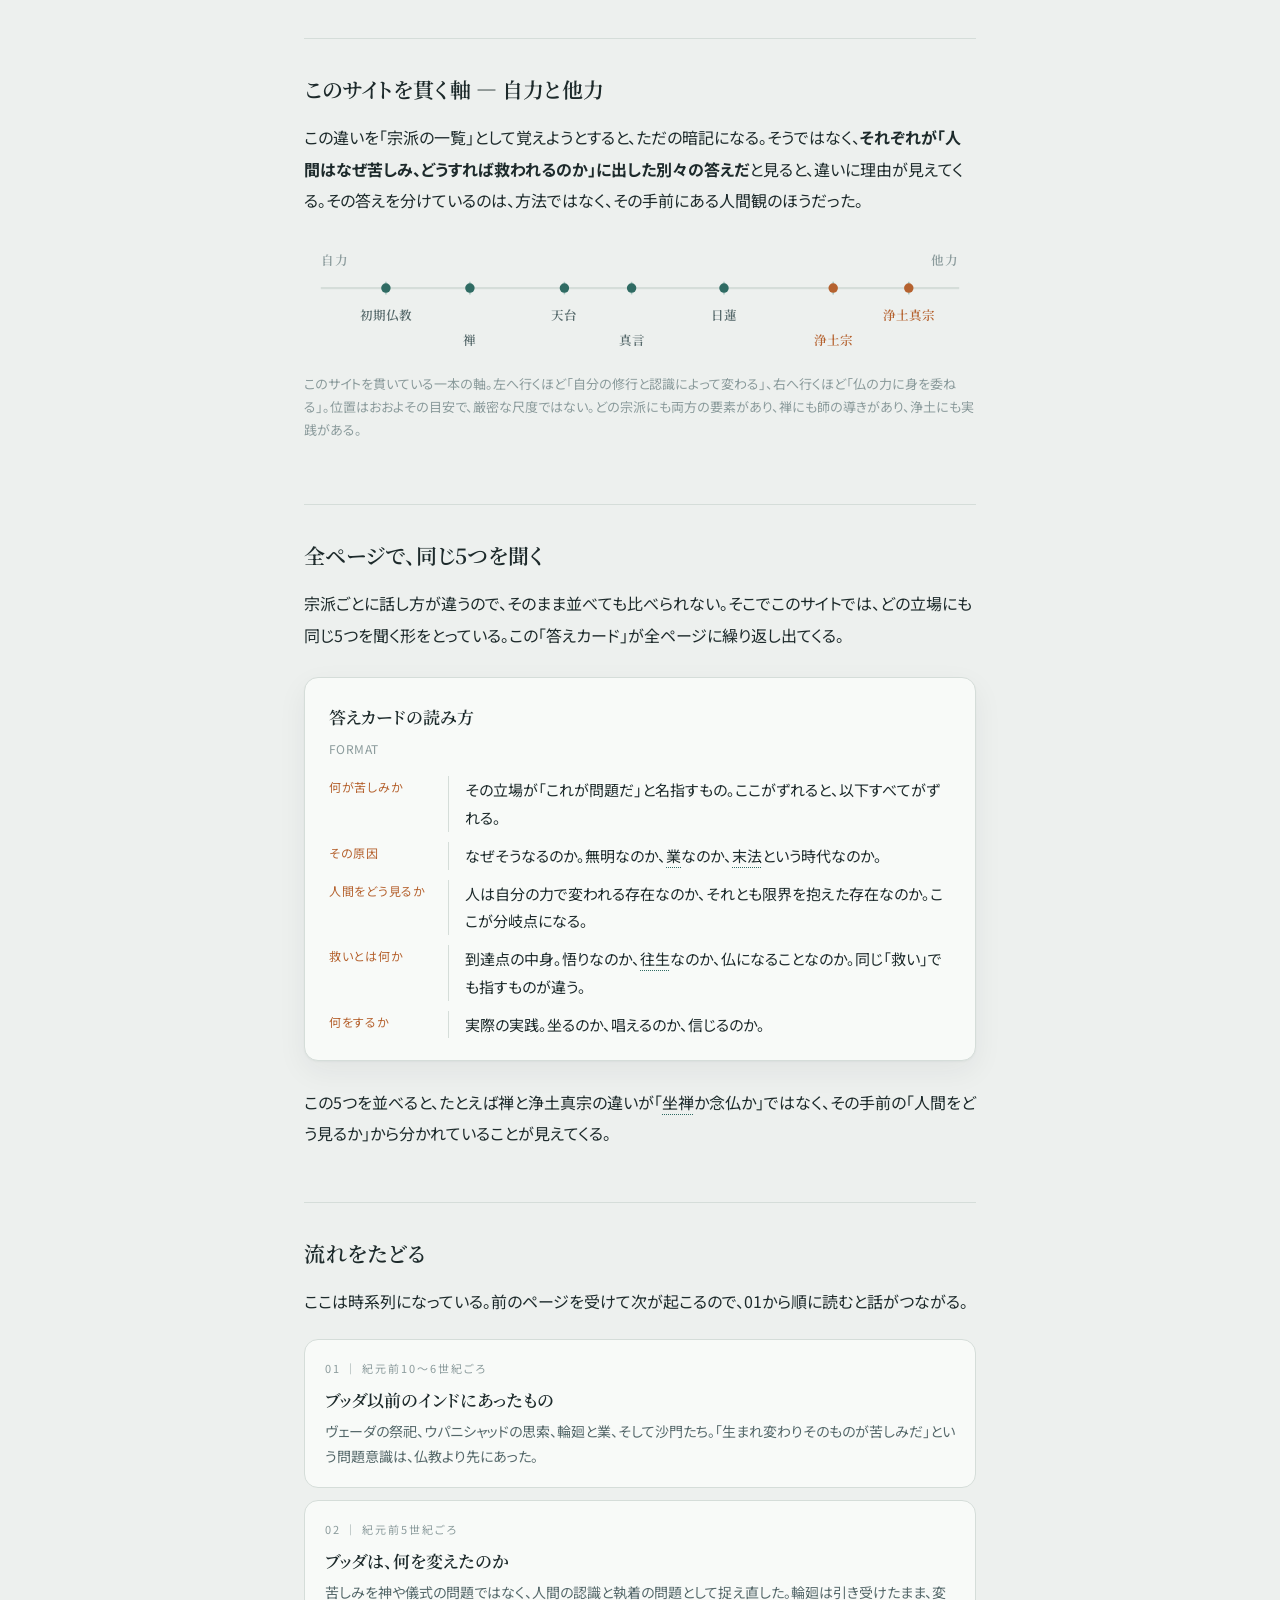
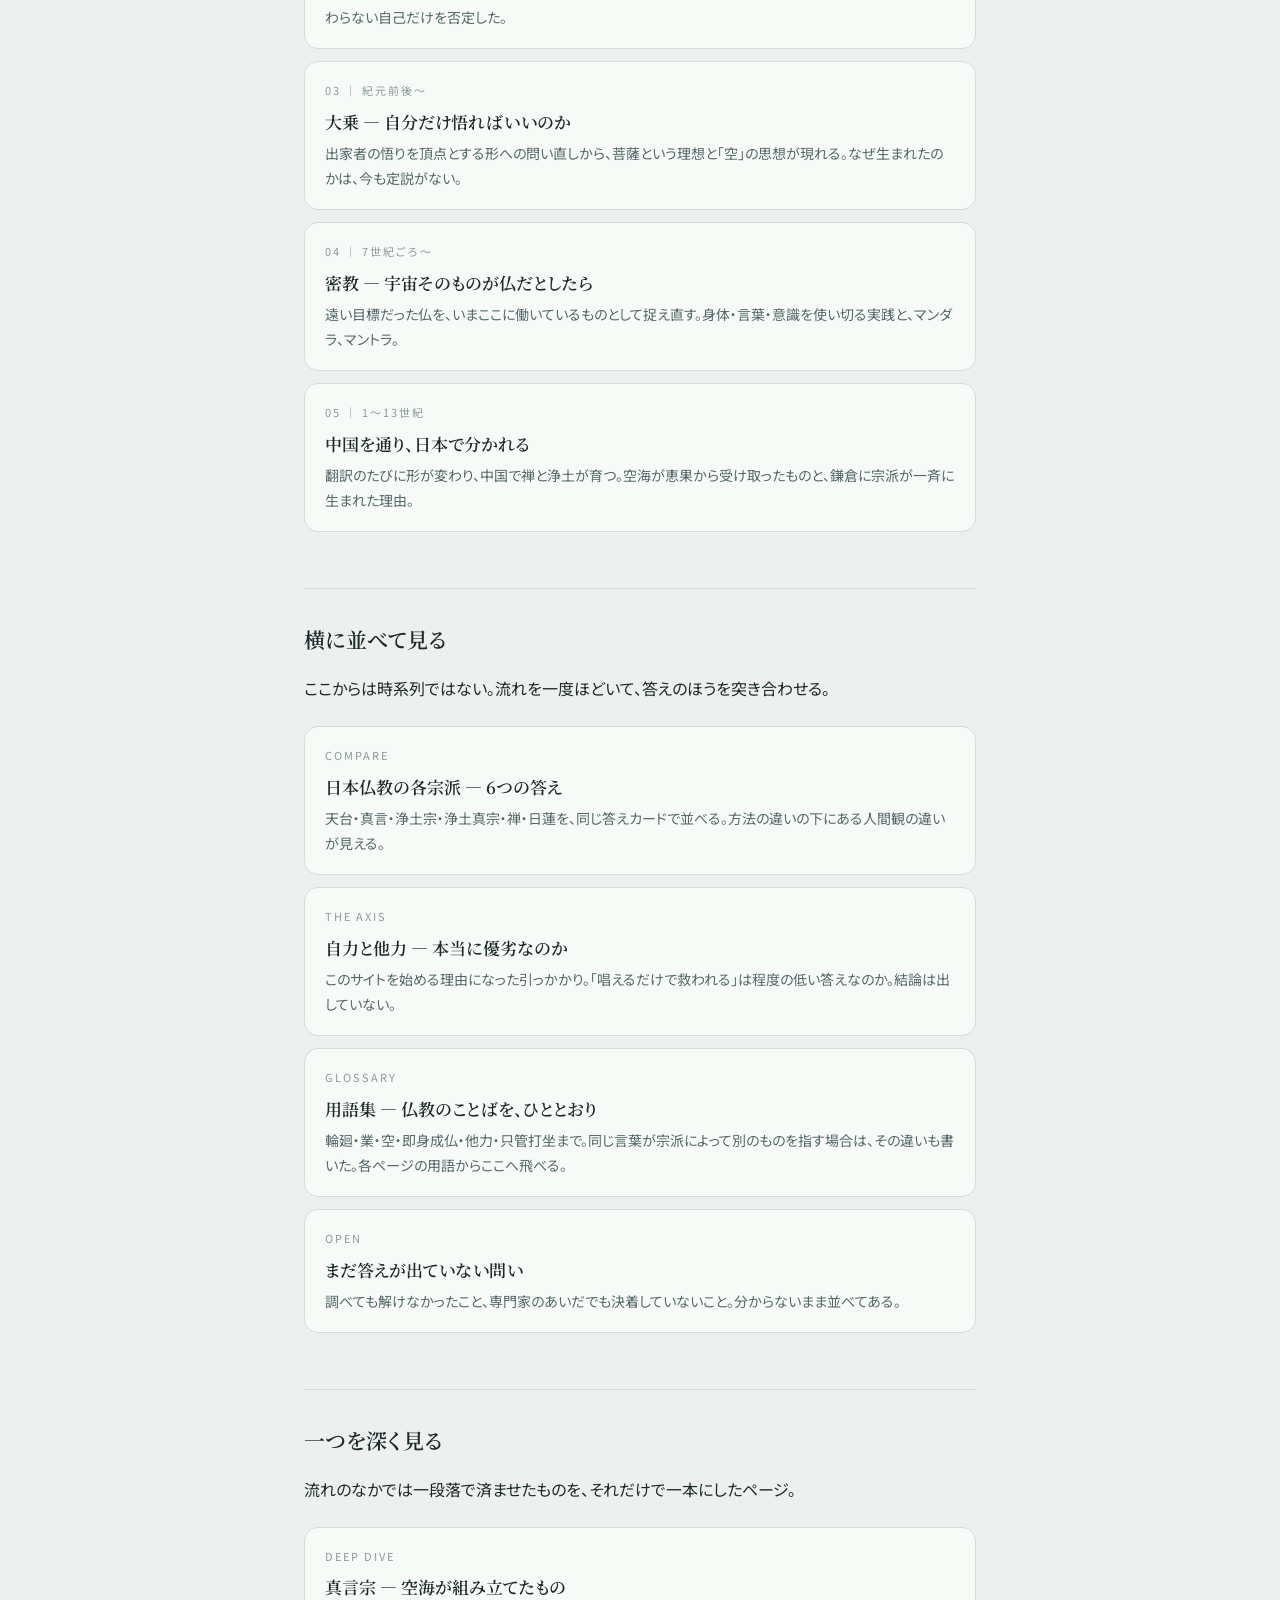
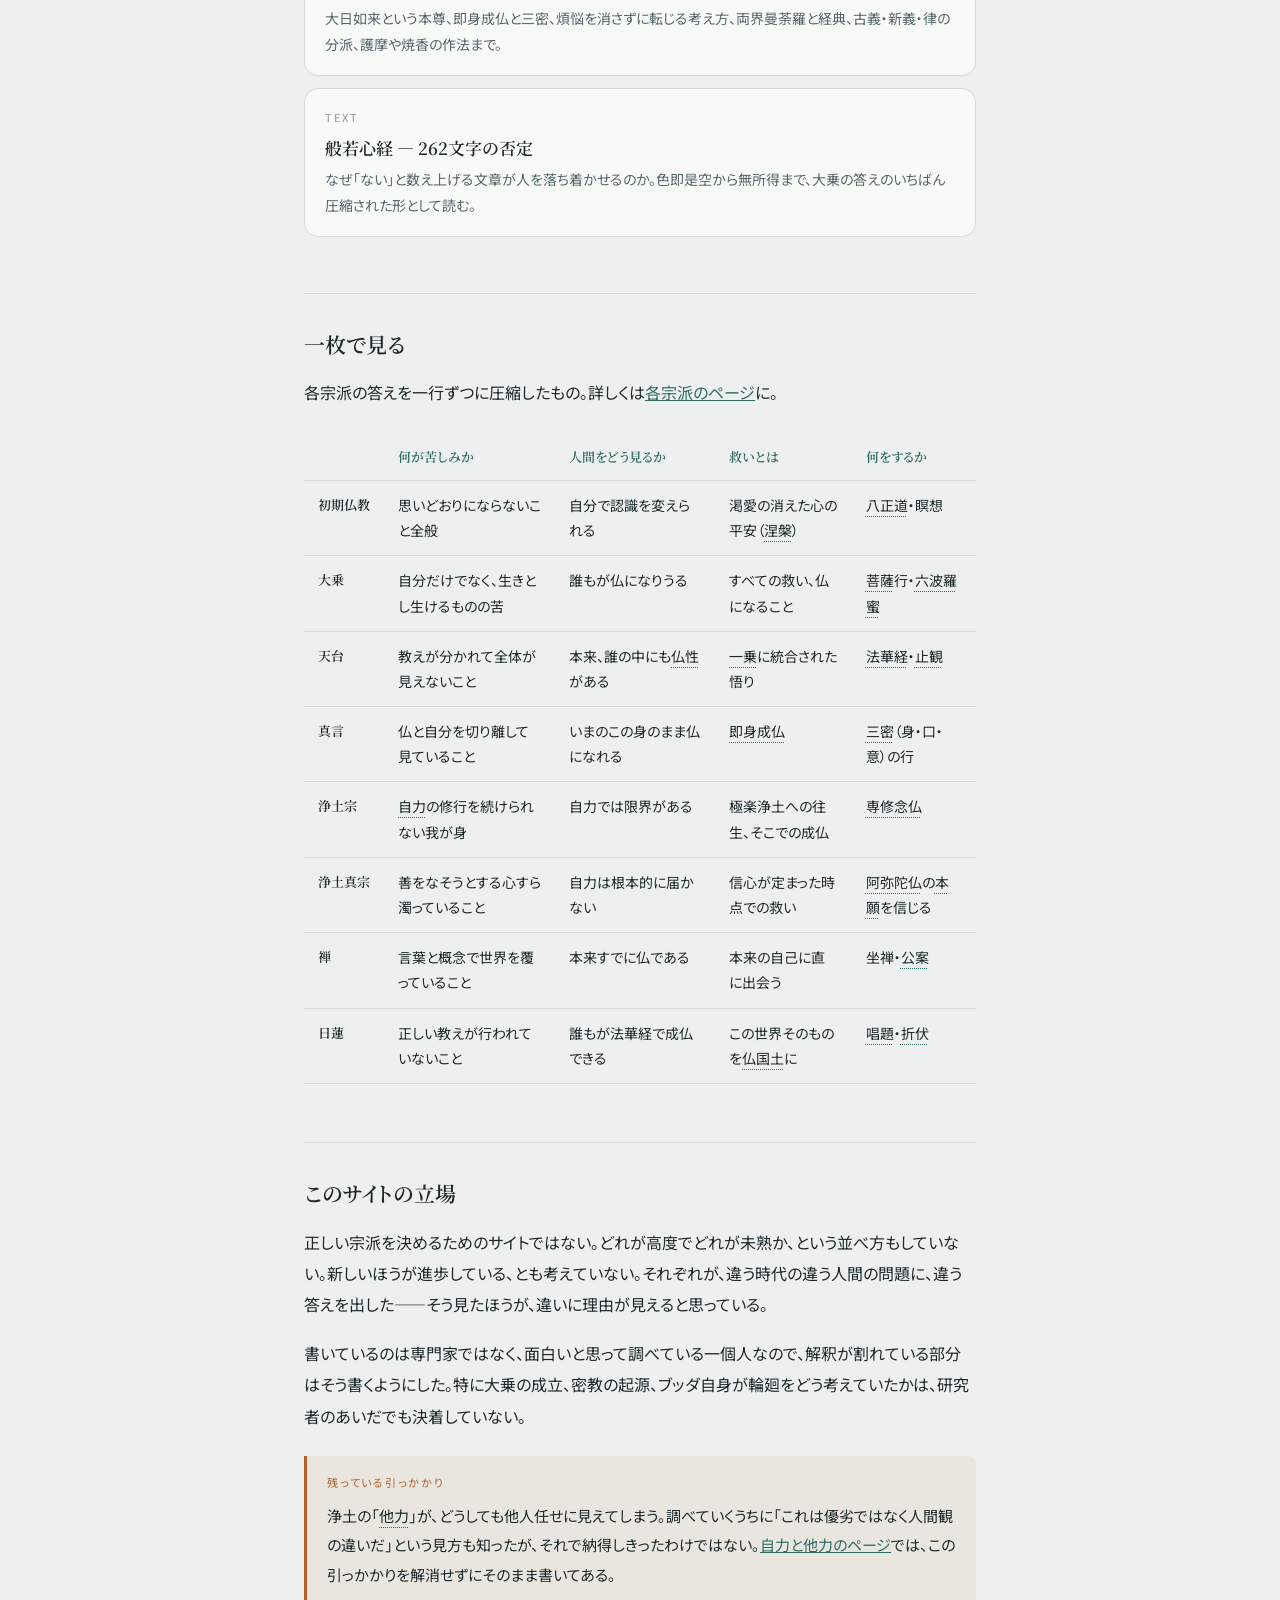
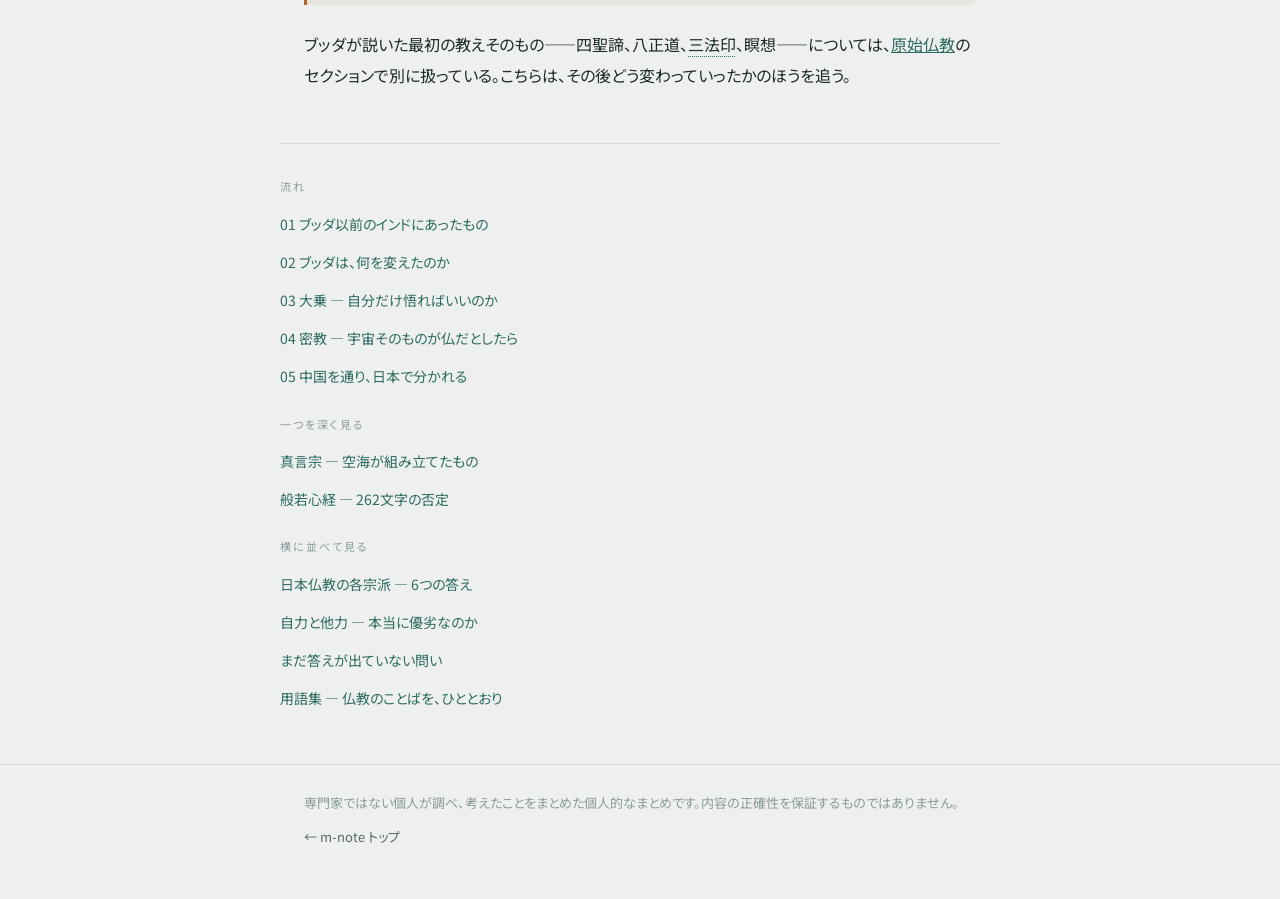
==== commit 7812d2af: "トップの見出しを「仏教とは」にする - 「同じ問いに、違う答えが積み重なってきた。」の見出しを削除し、   h1 を「仏教とは」に。ページの1行目から定義が始まる形にした - 仏教とはの内容を「苦しみ" ====
--- a/index.html
+++ b/index.html
@@ -23,15 +23,15 @@
 <main class="wrap">
 
   <div class="hero">
-    <p class="eyebrow">HOW BUDDHISM CHANGED</p>
-    <h1>同じ問いに、<br><span class="em">違う答えが積み重なってきた。</span></h1>
-    <p class="lede">仏教は、最初から今の形だったわけではない。2500年前のインドで始まり、<a class="gl" href="glossary.html#g-buha">部派</a>に分かれ、<a class="gl" href="glossary.html#g-daijou">大乗</a>が起こり、<a class="gl" href="glossary.html#g-mikkyou">密教</a>が生まれ、中国を通り、日本で宗派に分かれた。そのどれもが「仏教」と呼ばれているのに、やっていることはずいぶん違う。<a class="gl" href="glossary.html#g-shingon">真言</a>では真言を唱え、禅では坐り、<a class="gl" href="glossary.html#g-jodo">浄土</a>では<a class="gl" href="glossary.html#g-nenbutsu">念仏</a>を称える。</p>
+    <p class="eyebrow">WHAT IS BUDDHISM</p>
+    <h1>仏教とは</h1>
+    <p class="lede">仏教は、いまから2500年ほど前のインド北東部で、<strong>ゴータマ・シッダッタ</strong>という一人の人が説きはじめた教えだ。のちに<strong>ブッダ</strong>と呼ばれた。これは名前ではなく「目覚めた人」という意味で、状態を指す言葉になる。</p>
+    <p class="lede">出発点は、かなり具体的な問いだった。<strong>人はなぜ苦しいのか。</strong>老いること、病むこと、死ぬこと、思いどおりにならないこと。ブッダはこれを、神の意思でも生まれつきの運命でもなく、<strong>原因があって起きていること</strong>として扱った。原因があるなら、取り除ける。</p>
   </div>
 
   <section class="ch">
-    <h2>仏教とは</h2>
-    <p>仏教は、いまから2500年ほど前のインド北東部で、<strong>ゴータマ・シッダッタ</strong>という一人の人が説きはじめた教えだ。のちに<strong>ブッダ</strong>と呼ばれた。これは名前ではなく「目覚めた人」という意味で、状態を指す言葉になる。</p>
-    <p>出発点は、かなり具体的な問いだった。<strong>人はなぜ苦しいのか。</strong>老いること、病むこと、死ぬこと、思いどおりにならないこと。ブッダはこれを、神の意思でも生まれつきの運命でもなく、<strong>原因があって起きていること</strong>として扱った。原因があるなら、取り除ける。この組み立てが<a class="gl" href="glossary.html#g-shishotai">四聖諦</a>（苦・集・滅・道）で、仏教の骨格になっている。</p>
+    <h2>苦しみに、原因があると考えた</h2>
+    <p>その組み立てが<a class="gl" href="glossary.html#g-shishotai">四聖諦</a>（苦・集・滅・道）で、仏教の骨格になっている。苦しみがある、原因がある、それは消せる、消すための道がある——医者の診断に近い手順で進む。</p>
     <p>では原因はどこにあるのか。外の世界ではなく、こちら側にある、というのが答えだった。移り変わるものを、変わらないものとして掴もうとする——その渇き（<a class="gl" href="glossary.html#g-katsuai">渇愛</a>）と、見方の歪み（<a class="gl" href="glossary.html#g-mumyou">無明</a>）。だから<strong>世界のほうが変わらなくても、見方が変われば苦しみは減る</strong>ということになる。</p>
     <p>当時のインドには、死んでも終わらず生まれ変わり続ける（<a class="gl" href="glossary.html#g-rinne">輪廻</a>）という前提があり、そこから抜け出すこと（<a class="gl" href="glossary.html#g-gedatsu">解脱</a>）が共通の目標だった。仏教もそれを引き受けている。ただし一点だけ拒んだ。<strong>生まれ変わっていく変わらない自己（<a class="gl" href="glossary.html#g-atman">アートマン</a>）は、ない</strong>——<a class="gl" href="glossary.html#g-muga">無我</a>である、と。</p>
     <p>拠りどころは三つある。目覚めた人（仏）、その教え（法）、実践する人々の集まり（僧）。この<strong><a class="gl" href="glossary.html#g-sanbou">三宝</a></strong>によることが、いまも仏教徒であることの基本の形になっている。</p>
@@ -40,15 +40,18 @@
       <p class="k">一行でいうと</p>
       <p><strong>苦しみには原因があり、その原因は自分の側にあり、だから消すことができる</strong>——そう見て、実際に消すための方法を実践する教え。神に願うのではなく、自分の見方と生き方を変えるほうに賭けた、というのが出発点だった。</p>
     </div>
-
-    <p>ただし、この出発点のまま2500年が過ぎたわけではない。ブッダの死後、教団は解釈をめぐって分かれ（部派仏教）、紀元前後には自分だけでなくすべての生きものの救いを掲げる<strong>大乗</strong>が起こり、7世紀ごろには<strong>密教</strong>が現れる。南へ伝わったものは上座部仏教として、北へ伝わったものは大乗仏教として広がった。<strong>日本に来たのは北まわりの大乗</strong>で、しかも中国で大きく作り替えられたあとのものだった。</p>
+  </section>
+
+  <section class="ch">
+    <h2>2500年のあいだに、形は変わった</h2>
+    <p>ただし、この出発点のまま時間が過ぎたわけではない。ブッダの死後、教団は解釈をめぐって分かれ（<a class="gl" href="glossary.html#g-buha">部派</a>仏教）、紀元前後には自分だけでなくすべての生きものの救いを掲げる<strong><a class="gl" href="glossary.html#g-daijou">大乗</a></strong>が起こり、7世紀ごろには<strong><a class="gl" href="glossary.html#g-mikkyou">密教</a></strong>が現れる。南へ伝わったものは上座部仏教として、北へ伝わったものは大乗仏教として広がった。<strong>日本に来たのは北まわりの大乗</strong>で、しかも中国で大きく作り替えられたあとのものだった。</p>
     <p>いま世界の仏教徒は約5億人とされる。日本では宗派に分かれ、葬儀や年中行事として生活のなかに残っている。ちなみに<strong>「仏教」という呼び名自体が新しく</strong>、江戸時代までは仏法・仏道と呼ばれていた。</p>
-    <p>——ここまでが、どの宗派にも共通する土台にあたる部分。このサイトが追うのは、<strong>この土台のうえで、答えがどう分かれていったか</strong>のほうだ。</p>
+    <p>そして、同じ「仏教」と呼ばれているのに、やっていることはずいぶん違う。<a class="gl" href="glossary.html#g-shingon">真言</a>では真言を唱え、禅では坐り、<a class="gl" href="glossary.html#g-jodo">浄土</a>では<a class="gl" href="glossary.html#g-nenbutsu">念仏</a>を称える。<strong>ここから先が、このサイトが追う部分になる。</strong></p>
   </section>
 
   <section class="ch">
     <h2>このサイトを貫く軸 — 自力と他力</h2>
-    <p>真言では真言を唱え、禅では坐り、浄土では念仏を称える——この違いを「宗派の一覧」として覚えようとすると、ただの暗記になる。そうではなく、<strong>それぞれが「人間はなぜ苦しみ、どうすれば救われるのか」に出した別々の答えだ</strong>と見ると、違いに理由が見えてくる。その答えを分けているのは、方法ではなく、その手前にある人間観のほうだった。</p>
+    <p>この違いを「宗派の一覧」として覚えようとすると、ただの暗記になる。そうではなく、<strong>それぞれが「人間はなぜ苦しみ、どうすれば救われるのか」に出した別々の答えだ</strong>と見ると、違いに理由が見えてくる。その答えを分けているのは、方法ではなく、その手前にある人間観のほうだった。</p>
     <figure class="fig">
       <svg class="scale" viewBox="0 0 640 112" role="img" aria-labelledby="axis-t axis-d">
         <title id="axis-t">自力と他力の軸</title>
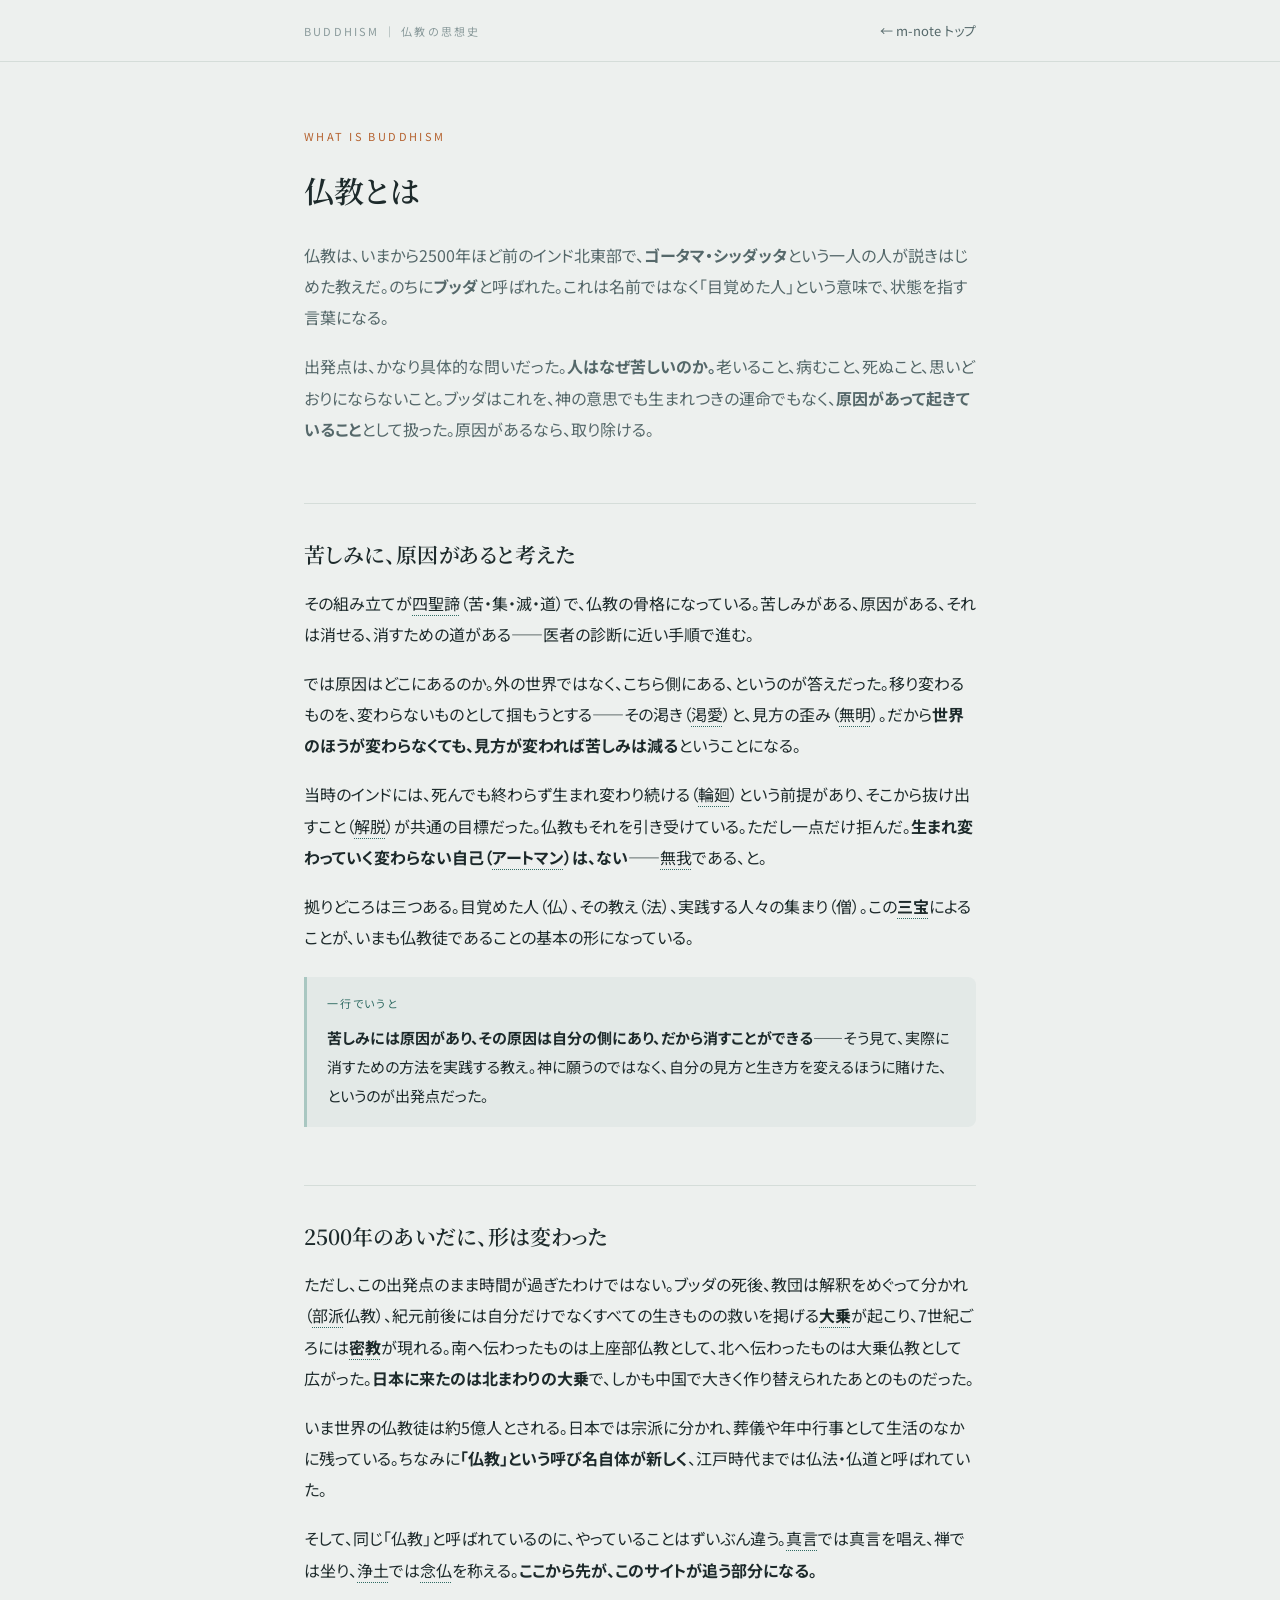
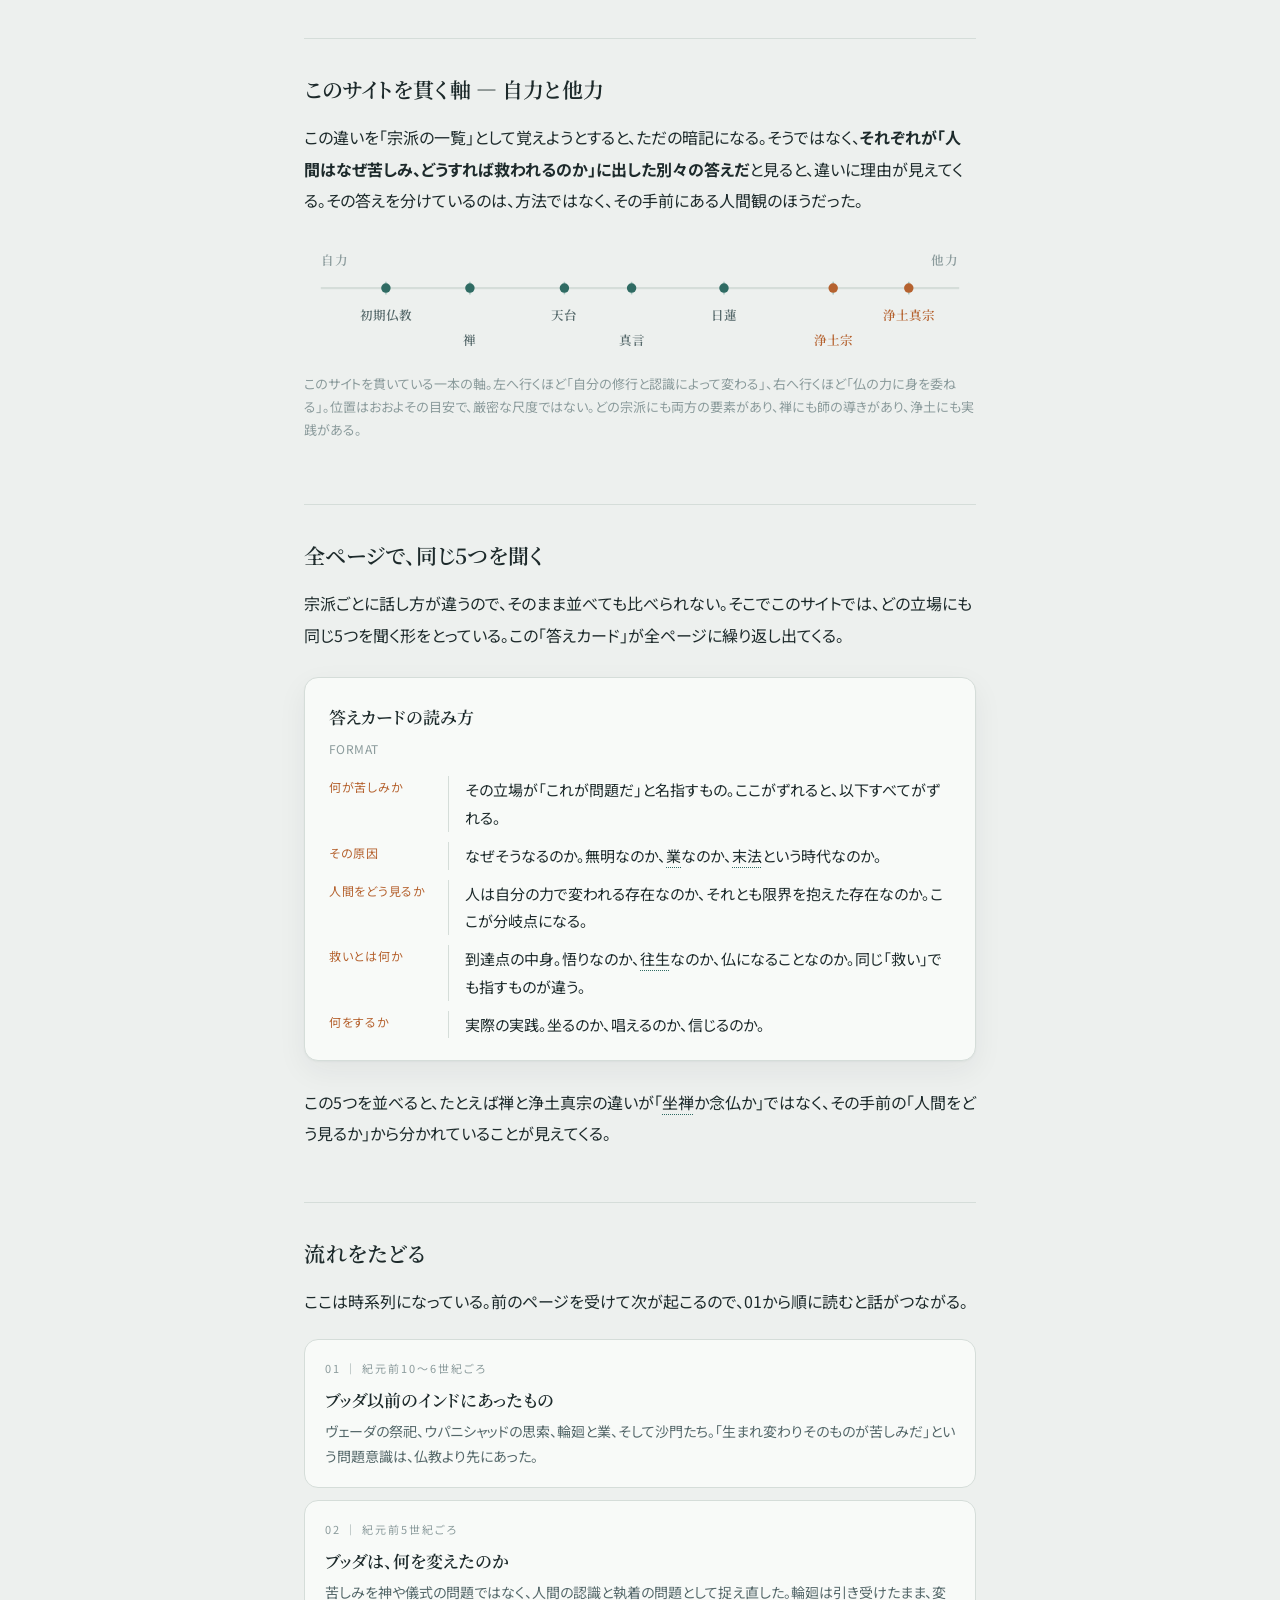
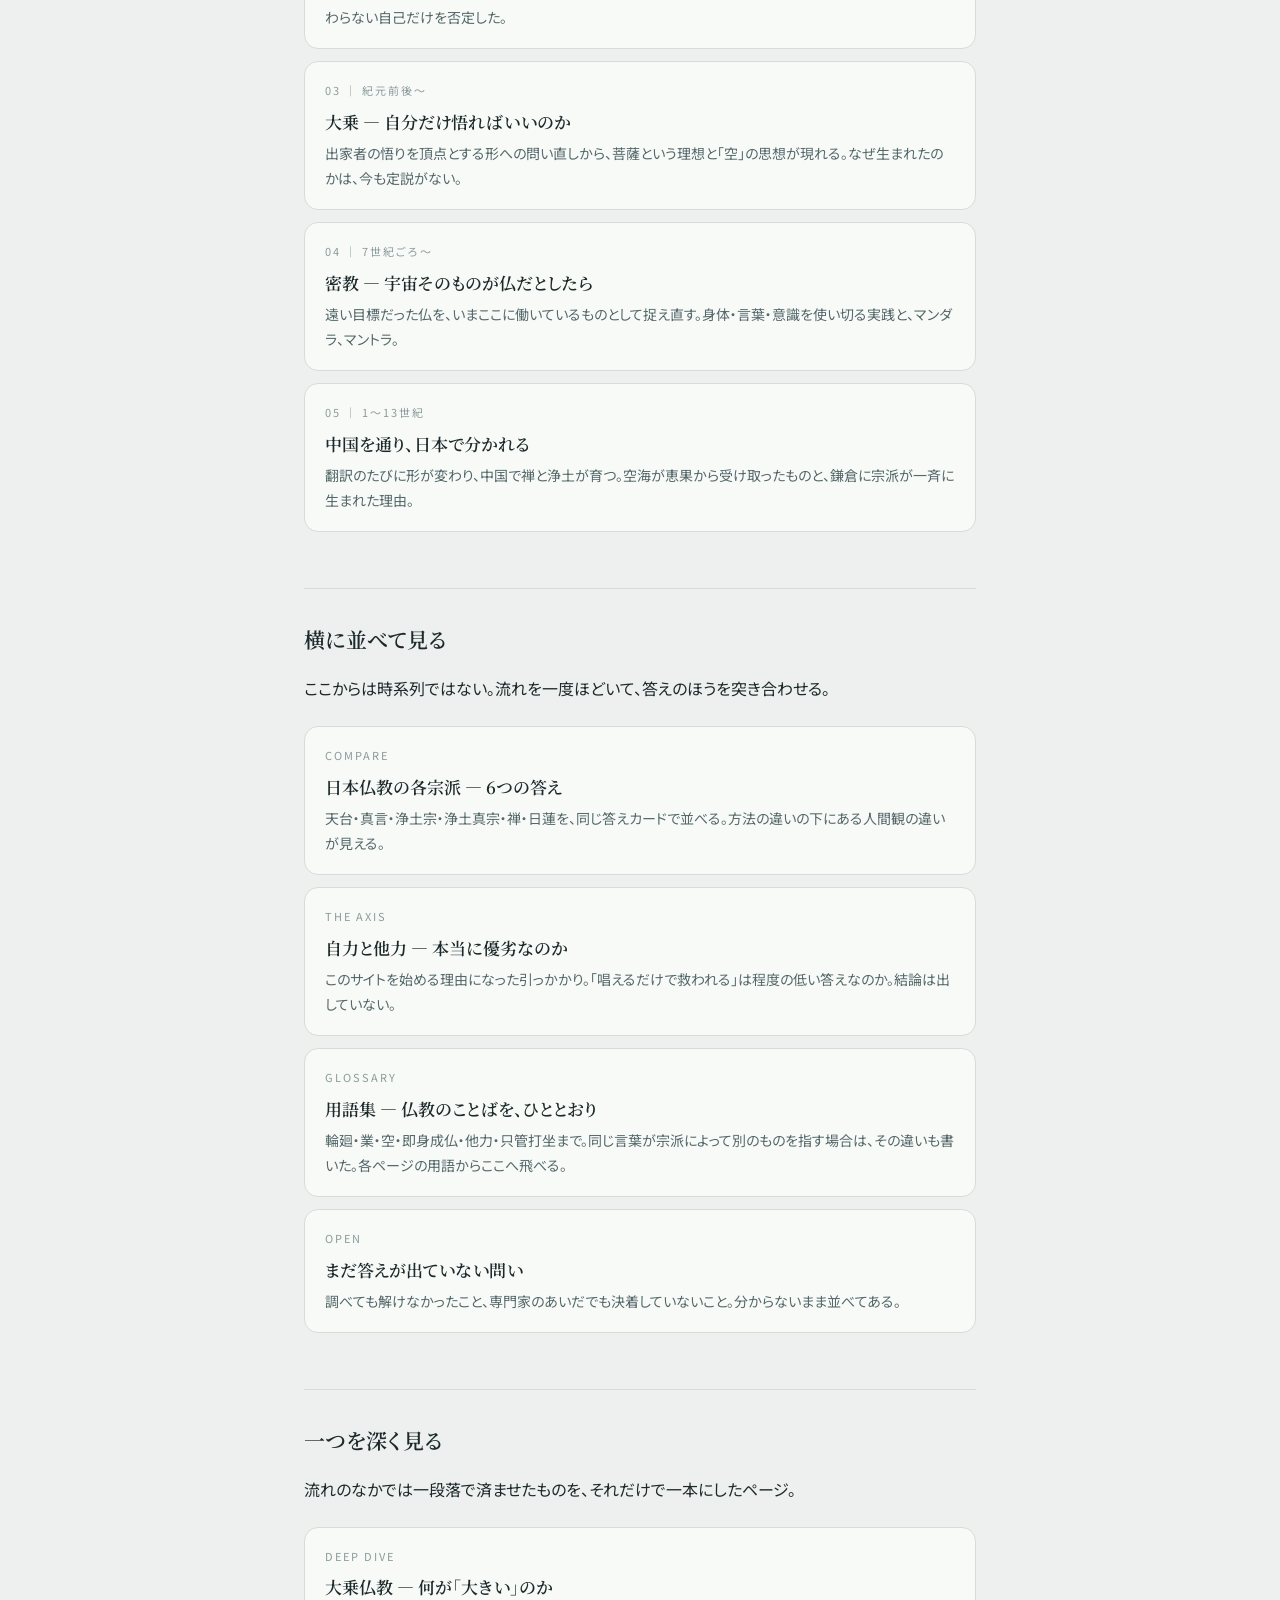
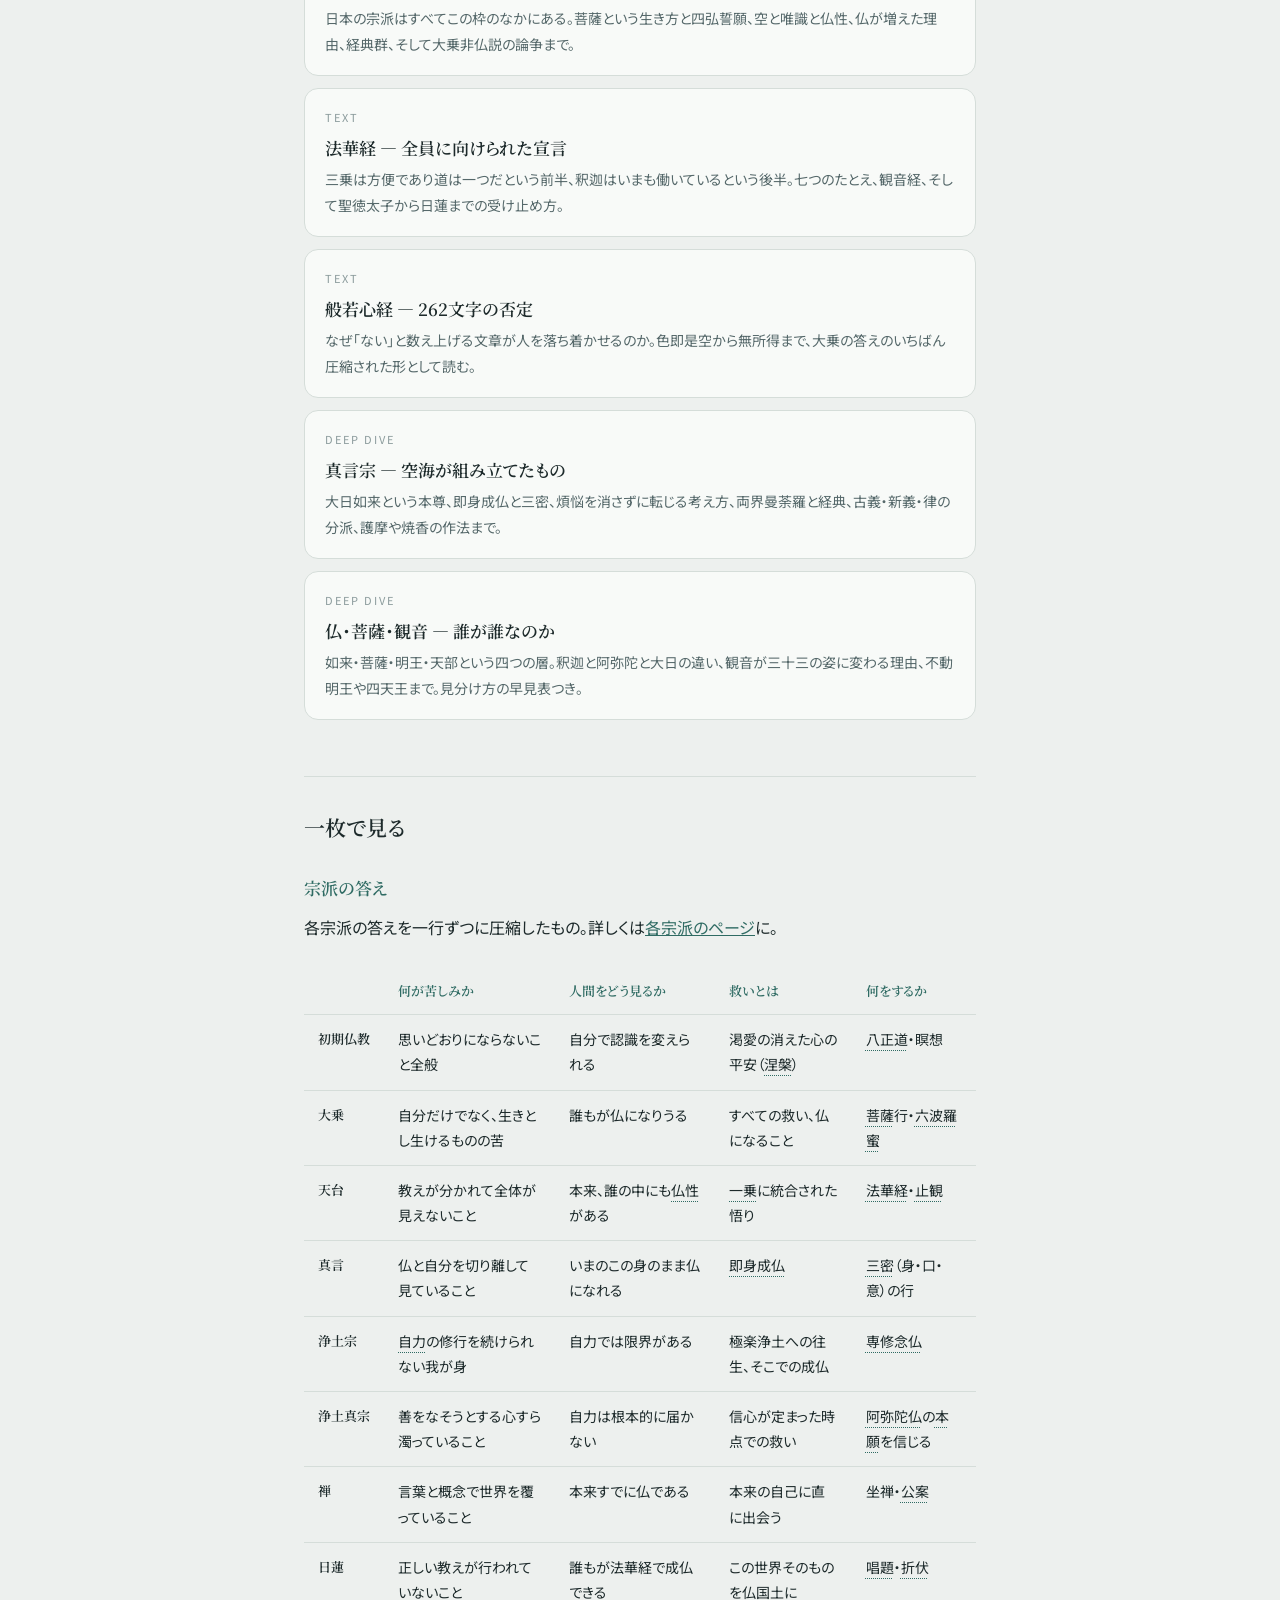
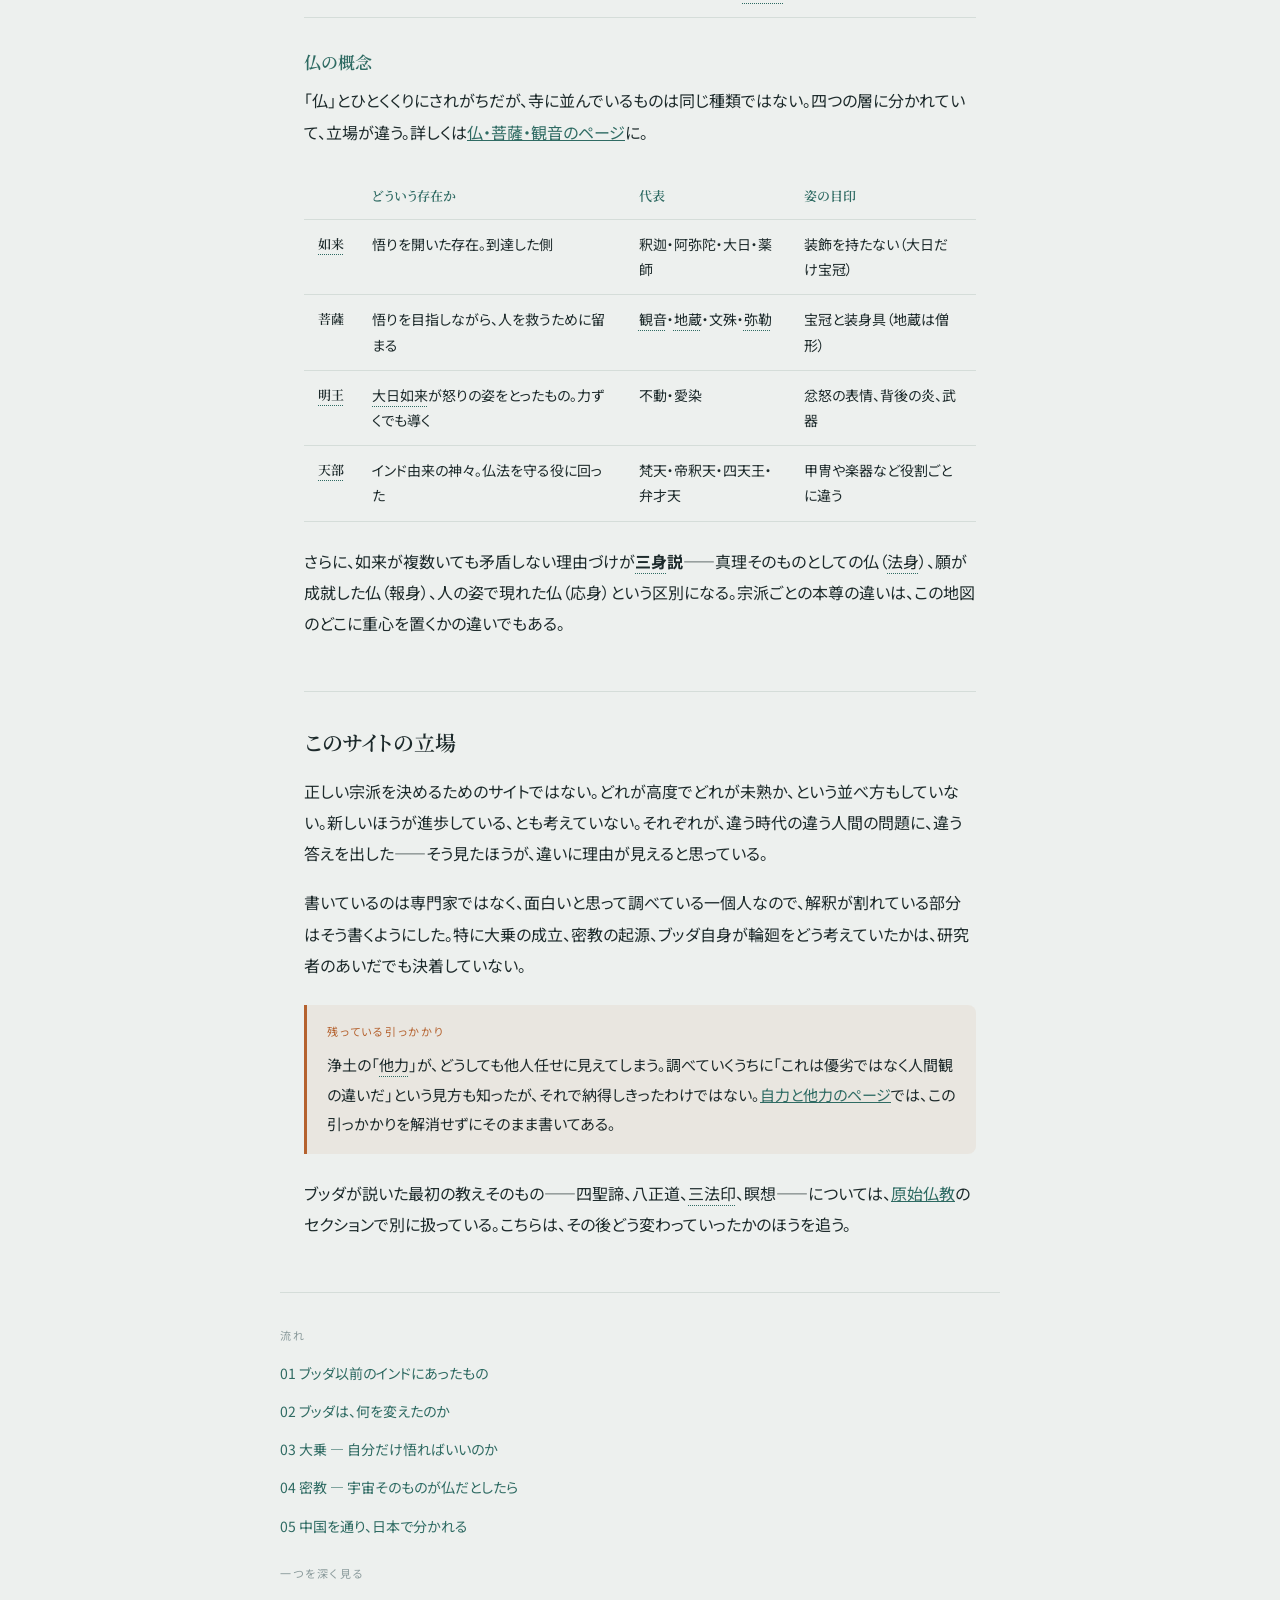
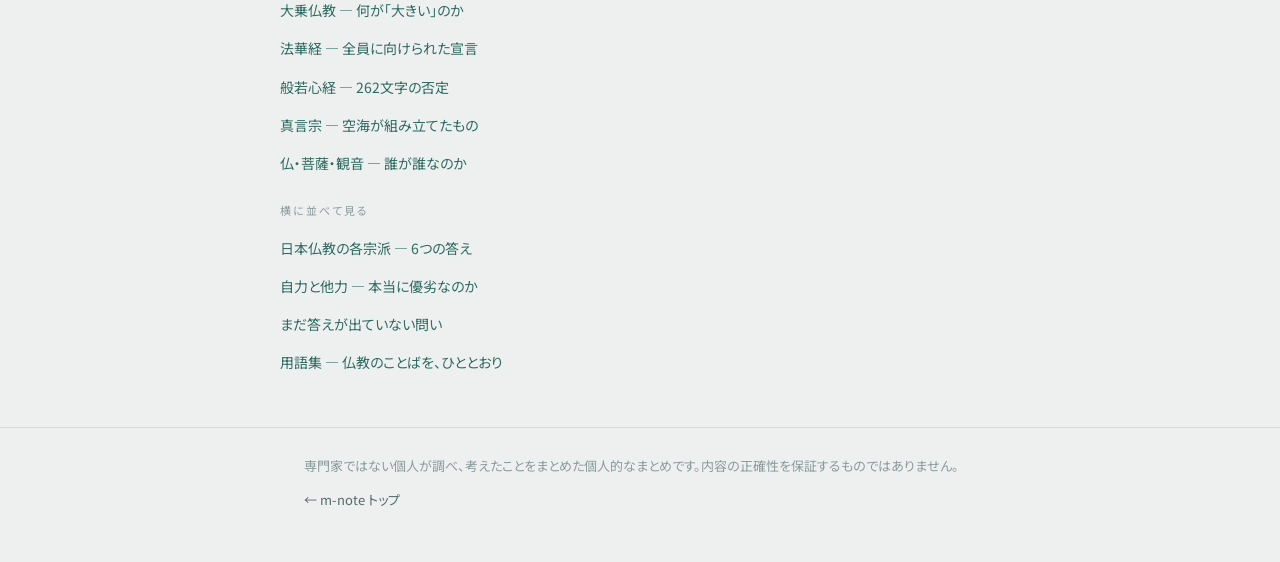
==== commit a16aa41d: "大乗仏教・法華経・仏・菩薩の3ページを追加 - mahayana-buddhism.html: 大乗の名の意味、菩薩と四弘誓願、六波羅蜜と廻向、   空(中観)・唯識・仏性、三身説、経典群の一覧、大乗" ====
--- a/index.html
+++ b/index.html
@@ -177,21 +177,37 @@
     <p>流れのなかでは一段落で済ませたものを、それだけで一本にしたページ。</p>
 
     <div class="cards">
+      <a class="card" href="mahayana-buddhism.html">
+        <span class="k">DEEP DIVE</span>
+        <span class="t">大乗仏教 — 何が「大きい」のか</span>
+        <span class="d">日本の宗派はすべてこの枠のなかにある。菩薩という生き方と四弘誓願、空と唯識と仏性、仏が増えた理由、経典群、そして大乗非仏説の論争まで。</span>
+      </a>
+      <a class="card" href="lotus-sutra.html">
+        <span class="k">TEXT</span>
+        <span class="t">法華経 — 全員に向けられた宣言</span>
+        <span class="d">三乗は方便であり道は一つだという前半、釈迦はいまも働いているという後半。七つのたとえ、観音経、そして聖徳太子から日蓮までの受け止め方。</span>
+      </a>
+      <a class="card" href="heart-sutra.html">
+        <span class="k">TEXT</span>
+        <span class="t">般若心経 — 262文字の否定</span>
+        <span class="d">なぜ「ない」と数え上げる文章が人を落ち着かせるのか。色即是空から無所得まで、大乗の答えのいちばん圧縮された形として読む。</span>
+      </a>
       <a class="card" href="shingon.html">
         <span class="k">DEEP DIVE</span>
         <span class="t">真言宗 — 空海が組み立てたもの</span>
         <span class="d">大日如来という本尊、即身成仏と三密、煩悩を消さずに転じる考え方、両界曼荼羅と経典、古義・新義・律の分派、護摩や焼香の作法まで。</span>
       </a>
-      <a class="card" href="heart-sutra.html">
-        <span class="k">TEXT</span>
-        <span class="t">般若心経 — 262文字の否定</span>
-        <span class="d">なぜ「ない」と数え上げる文章が人を落ち着かせるのか。色即是空から無所得まで、大乗の答えのいちばん圧縮された形として読む。</span>
+      <a class="card" href="buddhas.html">
+        <span class="k">DEEP DIVE</span>
+        <span class="t">仏・菩薩・観音 — 誰が誰なのか</span>
+        <span class="d">如来・菩薩・明王・天部という四つの層。釈迦と阿弥陀と大日の違い、観音が三十三の姿に変わる理由、不動明王や四天王まで。見分け方の早見表つき。</span>
       </a>
     </div>
   </section>
 
   <section class="ch">
     <h2>一枚で見る</h2>
+    <h3>宗派の答え</h3>
     <p>各宗派の答えを一行ずつに圧縮したもの。詳しくは<a href="schools.html">各宗派のページ</a>に。</p>
 
     <div class="tablewrap">
@@ -211,6 +227,25 @@
         </tbody>
       </table>
     </div>
+
+    <h3>仏の概念</h3>
+    <p>「仏」とひとくくりにされがちだが、寺に並んでいるものは同じ種類ではない。四つの層に分かれていて、立場が違う。詳しくは<a href="buddhas.html">仏・菩薩・観音のページ</a>に。</p>
+
+    <div class="tablewrap">
+      <table>
+        <thead>
+          <tr><th>　</th><th>どういう存在か</th><th>代表</th><th>姿の目印</th></tr>
+        </thead>
+        <tbody>
+          <tr><th><a class="gl" href="glossary.html#g-nyorai">如来</a></th><td>悟りを開いた存在。到達した側</td><td>釈迦・阿弥陀・大日・薬師</td><td>装飾を持たない（大日だけ宝冠）</td></tr>
+          <tr><th>菩薩</th><td>悟りを目指しながら、人を救うために留まる</td><td><a class="gl" href="glossary.html#g-kanjizai">観音</a>・<a class="gl" href="glossary.html#g-jizo">地蔵</a>・文殊・<a class="gl" href="glossary.html#g-miroku">弥勒</a></td><td>宝冠と装身具（地蔵は僧形）</td></tr>
+          <tr><th><a class="gl" href="glossary.html#g-myoo">明王</a></th><td><a class="gl" href="glossary.html#g-dainichi">大日如来</a>が怒りの姿をとったもの。力ずくでも導く</td><td>不動・愛染</td><td>忿怒の表情、背後の炎、武器</td></tr>
+          <tr><th><a class="gl" href="glossary.html#g-tenbu">天部</a></th><td>インド由来の神々。仏法を守る役に回った</td><td>梵天・帝釈天・四天王・弁才天</td><td>甲冑や楽器など役割ごとに違う</td></tr>
+        </tbody>
+      </table>
+    </div>
+
+    <p>さらに、如来が複数いても矛盾しない理由づけが<strong><a class="gl" href="glossary.html#g-sanjin">三身</a>説</strong>——真理そのものとしての仏（<a class="gl" href="glossary.html#g-hosshin">法身</a>）、願が成就した仏（報身）、人の姿で現れた仏（応身）という区別になる。宗派ごとの本尊の違いは、この地図のどこに重心を置くかの違いでもある。</p>
   </section>
 
   <section class="ch">
@@ -237,8 +272,11 @@
   </ul>
   <p class="k">一つを深く見る</p>
   <ul>
+    <li><a href="mahayana-buddhism.html">大乗仏教 — 何が「大きい」のか</a></li>
+    <li><a href="lotus-sutra.html">法華経 — 全員に向けられた宣言</a></li>
+    <li><a href="heart-sutra.html">般若心経 — 262文字の否定</a></li>
     <li><a href="shingon.html">真言宗 — 空海が組み立てたもの</a></li>
-    <li><a href="heart-sutra.html">般若心経 — 262文字の否定</a></li>
+    <li><a href="buddhas.html">仏・菩薩・観音 — 誰が誰なのか</a></li>
   </ul>
   <p class="k">横に並べて見る</p>
   <ul>
--- a/css/style.css
+++ b/css/style.css
@@ -247,7 +247,7 @@
   .diagram text { font-size: 15px; }
   .diagram .lbl { font-size: 16px; }
   .diagram .big { font-size: 30px; }
-  .diagram .k { font-size: 11px; }
+  .diagram .k { font-size: 13px; }
   .sutra .gen { font-size: 16px; }
 }
 
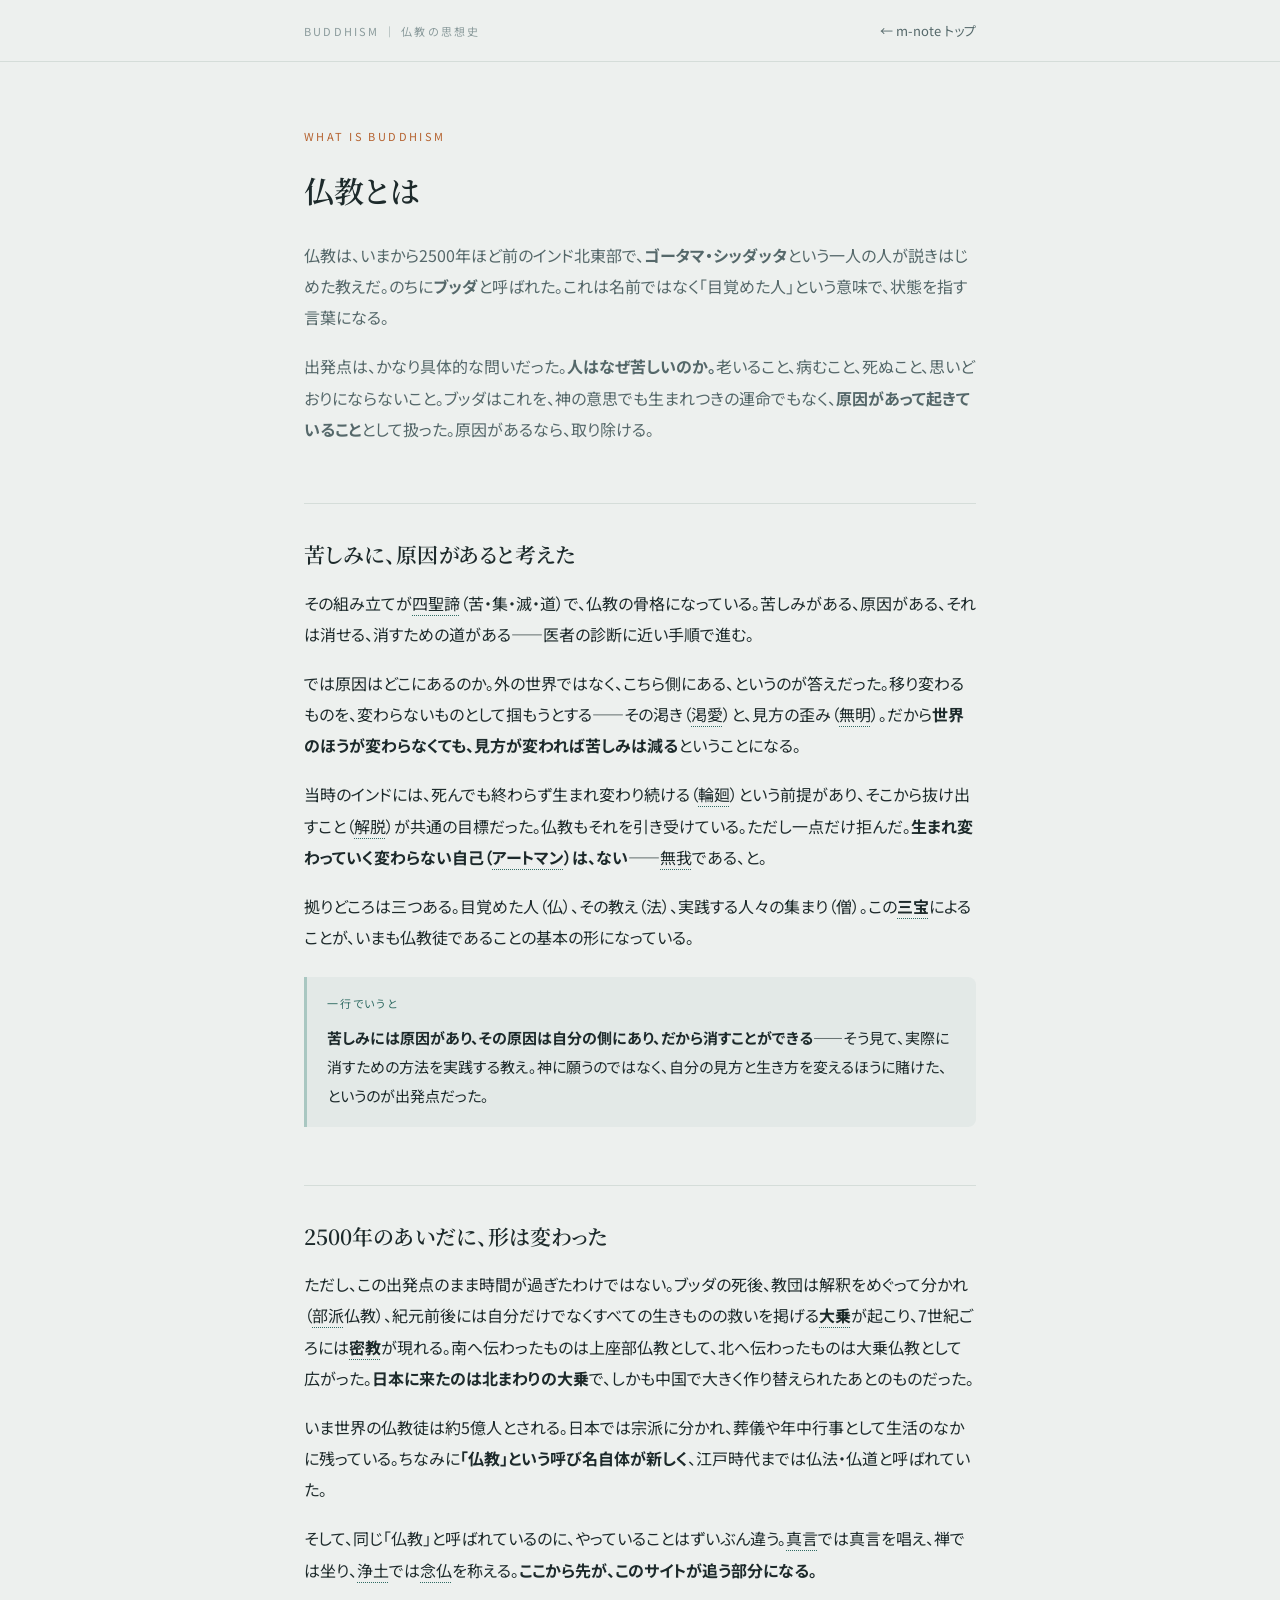
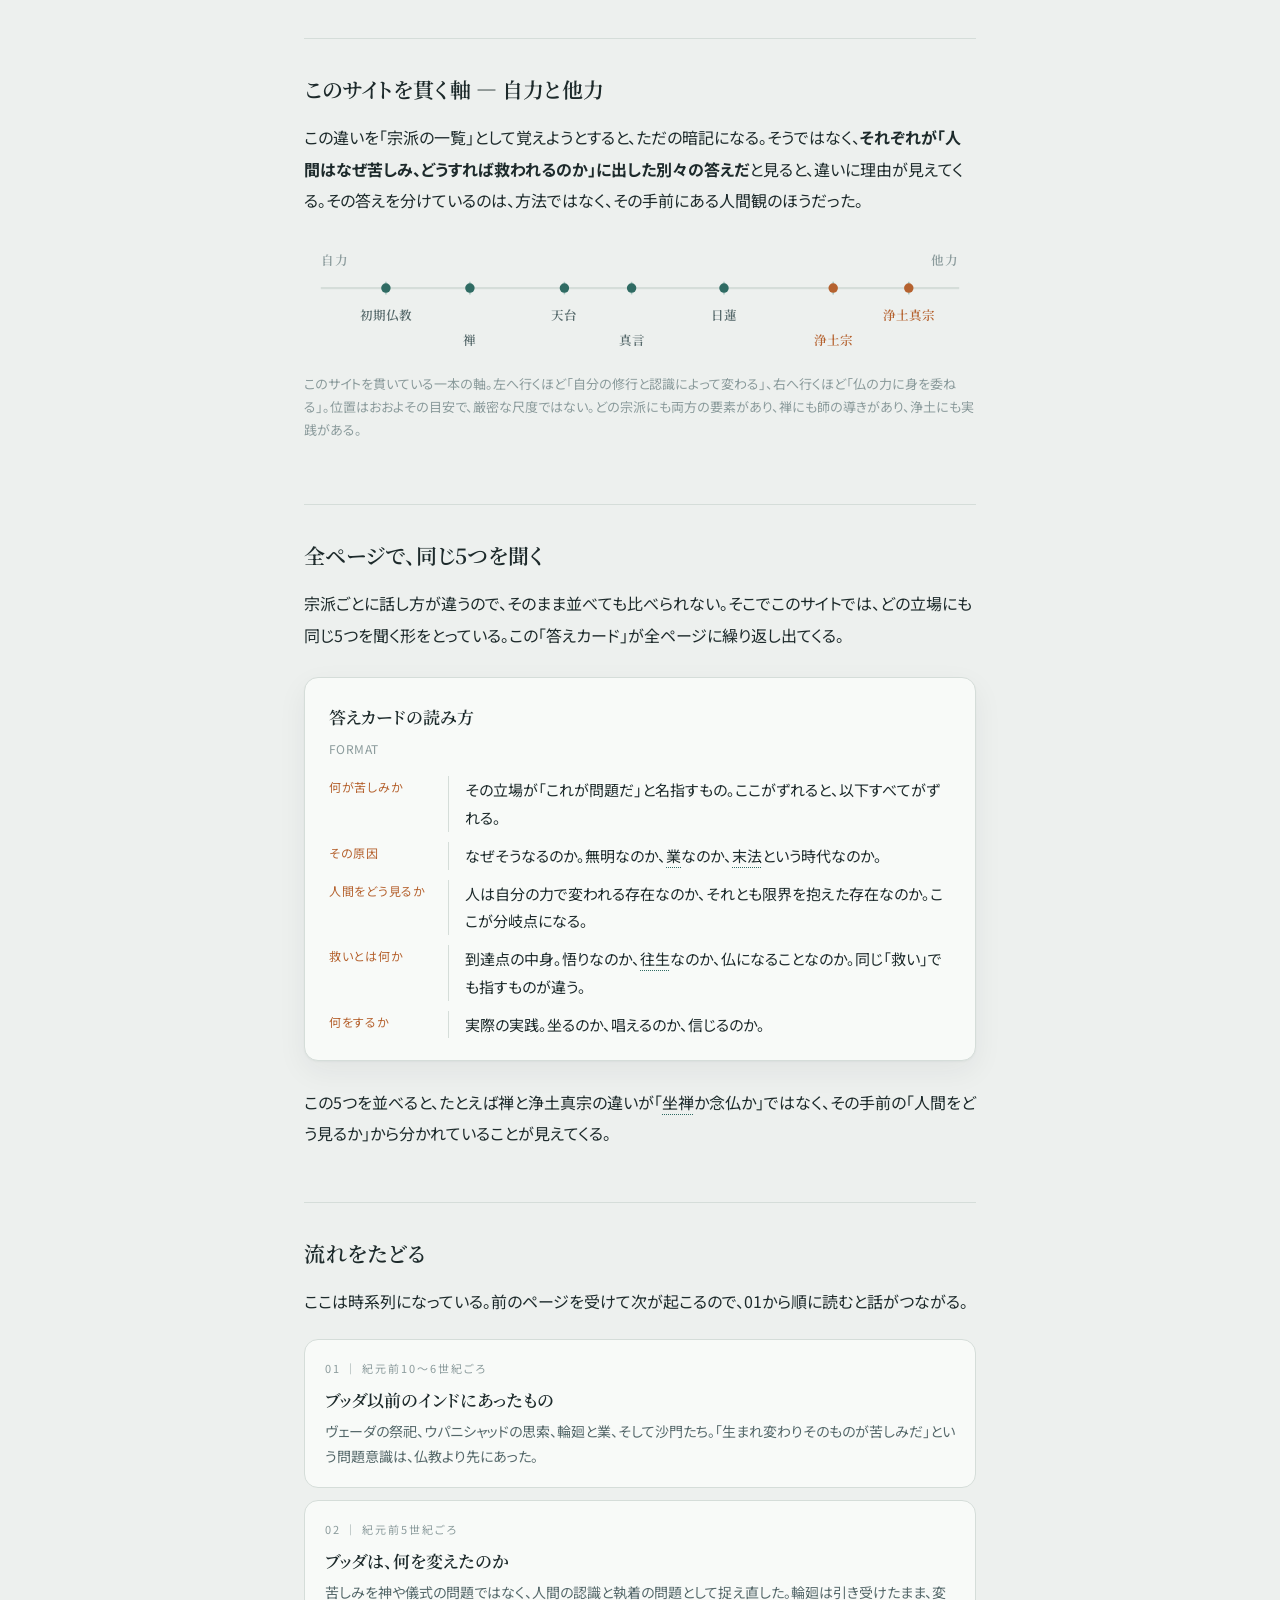
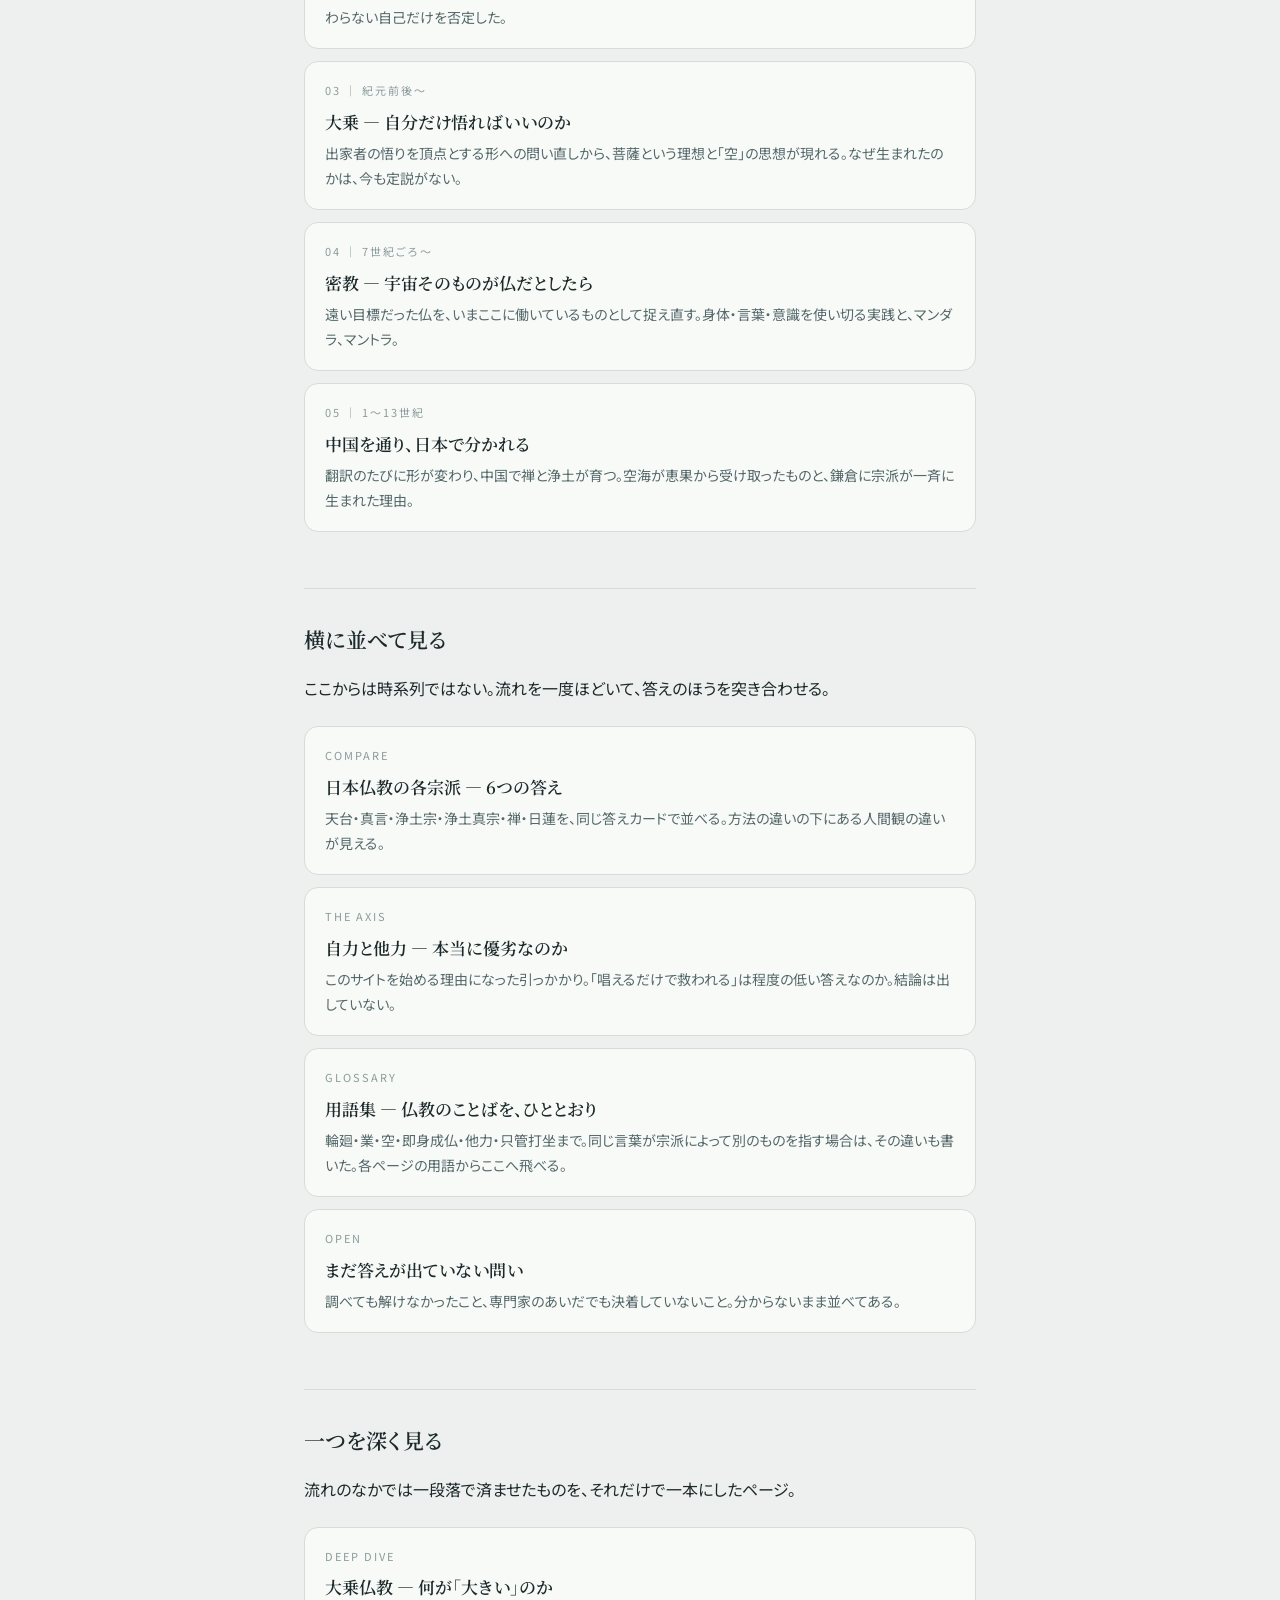
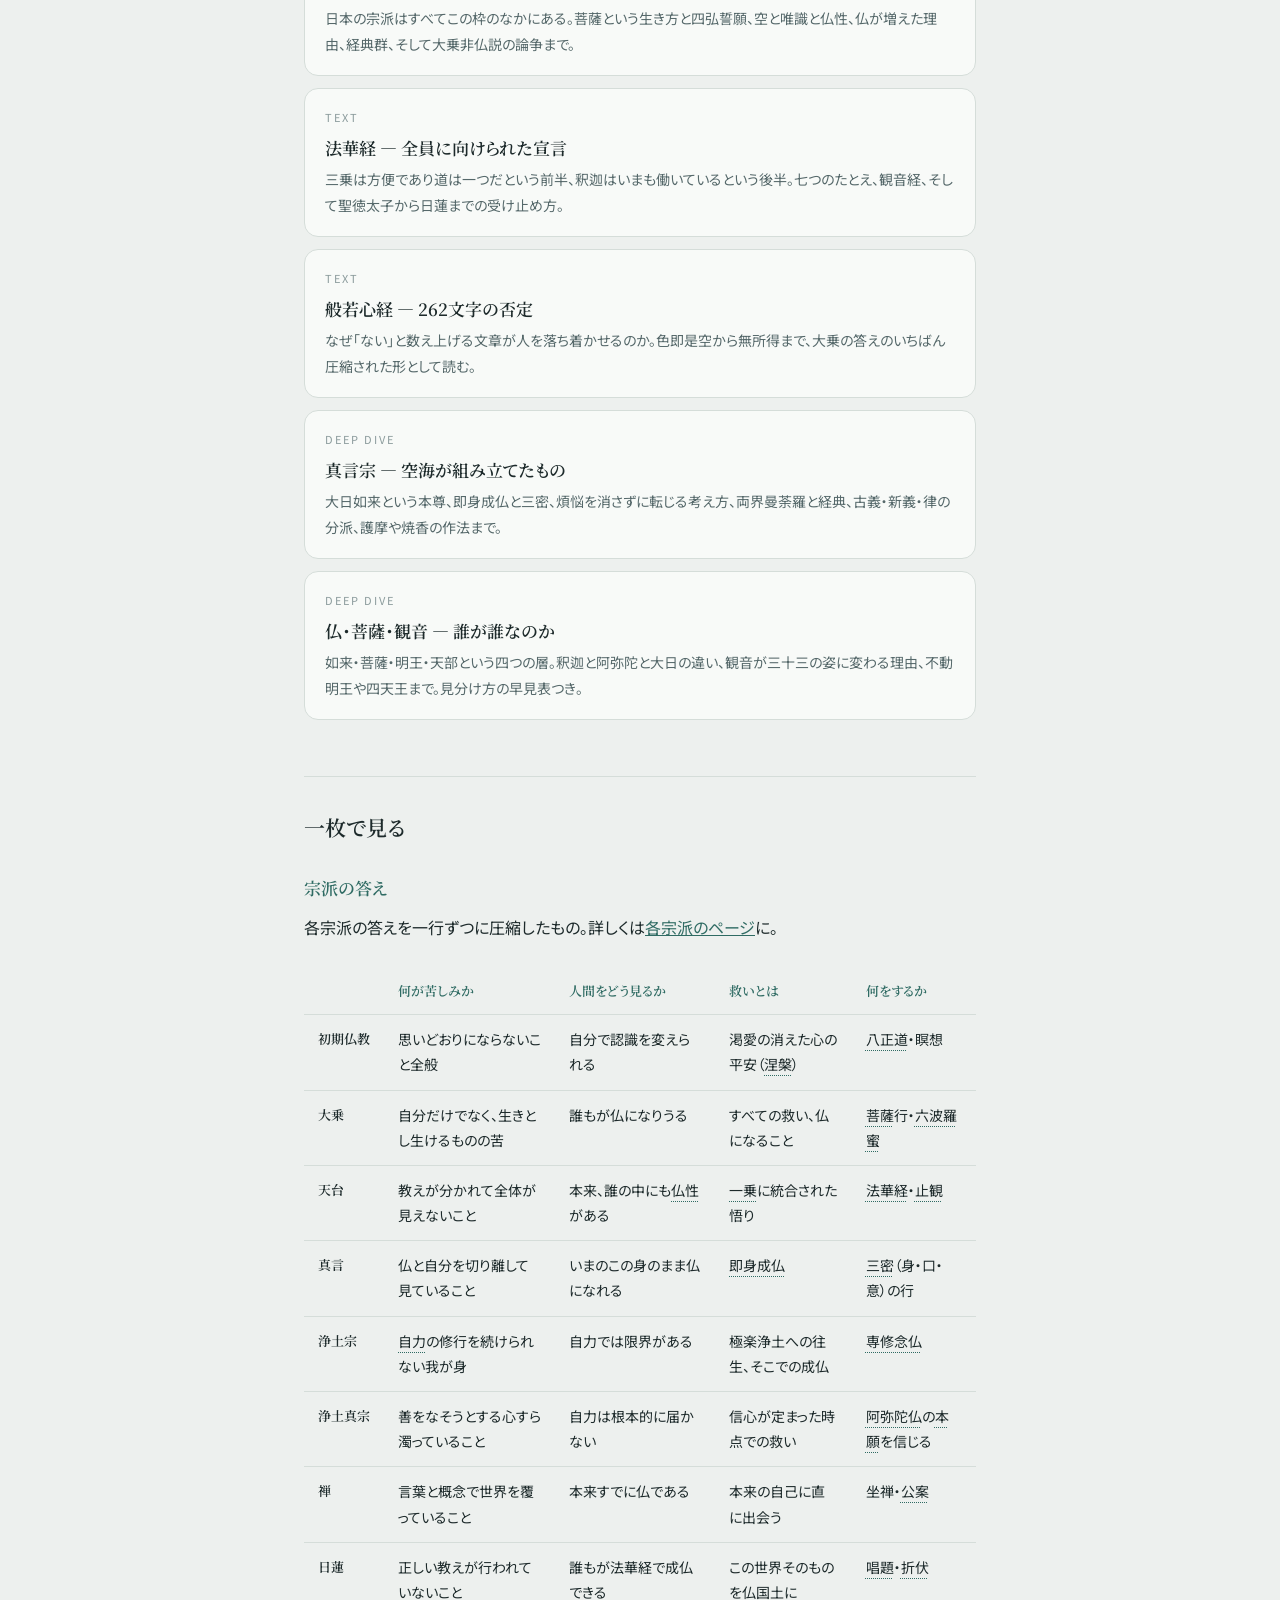
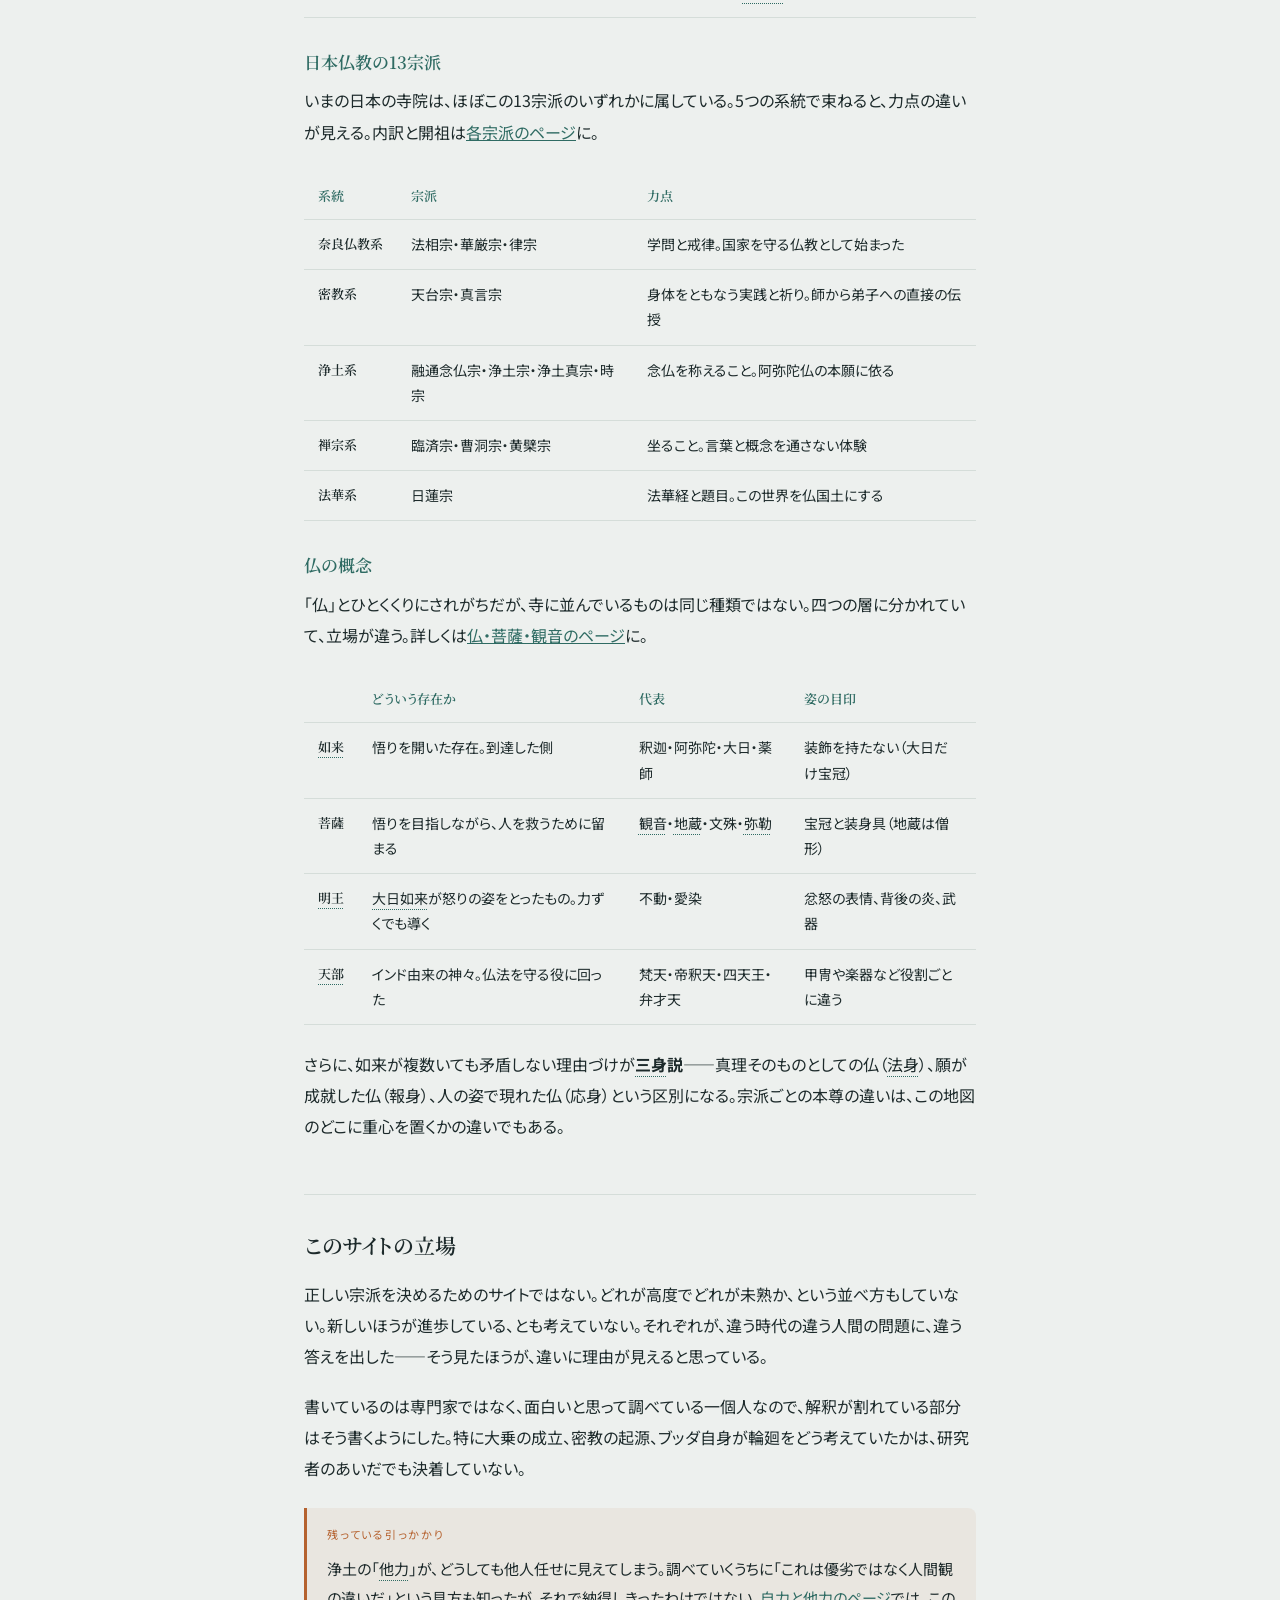
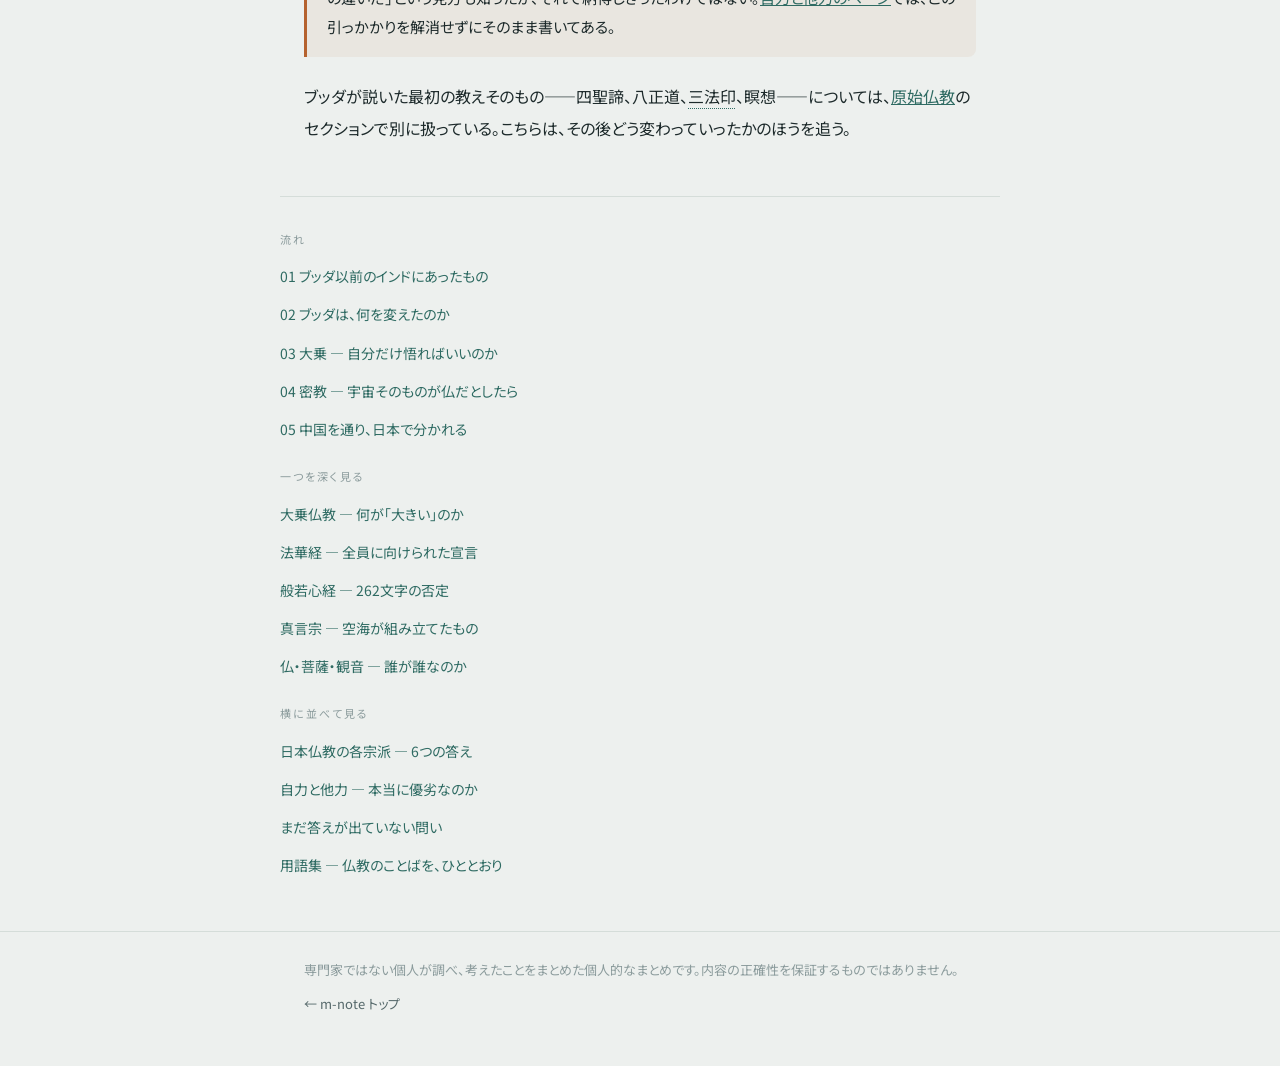
==== commit c3edb5c4: "真言宗ページを拡充し、日本仏教を13宗派5系統の記載に変更 参考: Shingon_Esoteric_Buddhism.pdf、および13宗派のレッスン資料。  真言宗ページ: - 「空海という人」を" ====
--- a/index.html
+++ b/index.html
@@ -228,6 +228,24 @@
       </table>
     </div>
 
+    <h3>日本仏教の13宗派</h3>
+    <p>いまの日本の寺院は、ほぼこの13宗派のいずれかに属している。5つの系統で束ねると、力点の違いが見える。内訳と開祖は<a href="schools.html">各宗派のページ</a>に。</p>
+
+    <div class="tablewrap">
+      <table>
+        <thead>
+          <tr><th>系統</th><th>宗派</th><th>力点</th></tr>
+        </thead>
+        <tbody>
+          <tr><th>奈良仏教系</th><td>法相宗・華厳宗・律宗</td><td>学問と戒律。国家を守る仏教として始まった</td></tr>
+          <tr><th>密教系</th><td>天台宗・真言宗</td><td>身体をともなう実践と祈り。師から弟子への直接の伝授</td></tr>
+          <tr><th>浄土系</th><td>融通念仏宗・浄土宗・浄土真宗・時宗</td><td>念仏を称えること。阿弥陀仏の本願に依る</td></tr>
+          <tr><th>禅宗系</th><td>臨済宗・曹洞宗・黄檗宗</td><td>坐ること。言葉と概念を通さない体験</td></tr>
+          <tr><th>法華系</th><td>日蓮宗</td><td>法華経と題目。この世界を仏国土にする</td></tr>
+        </tbody>
+      </table>
+    </div>
+
     <h3>仏の概念</h3>
     <p>「仏」とひとくくりにされがちだが、寺に並んでいるものは同じ種類ではない。四つの層に分かれていて、立場が違う。詳しくは<a href="buddhas.html">仏・菩薩・観音のページ</a>に。</p>
 
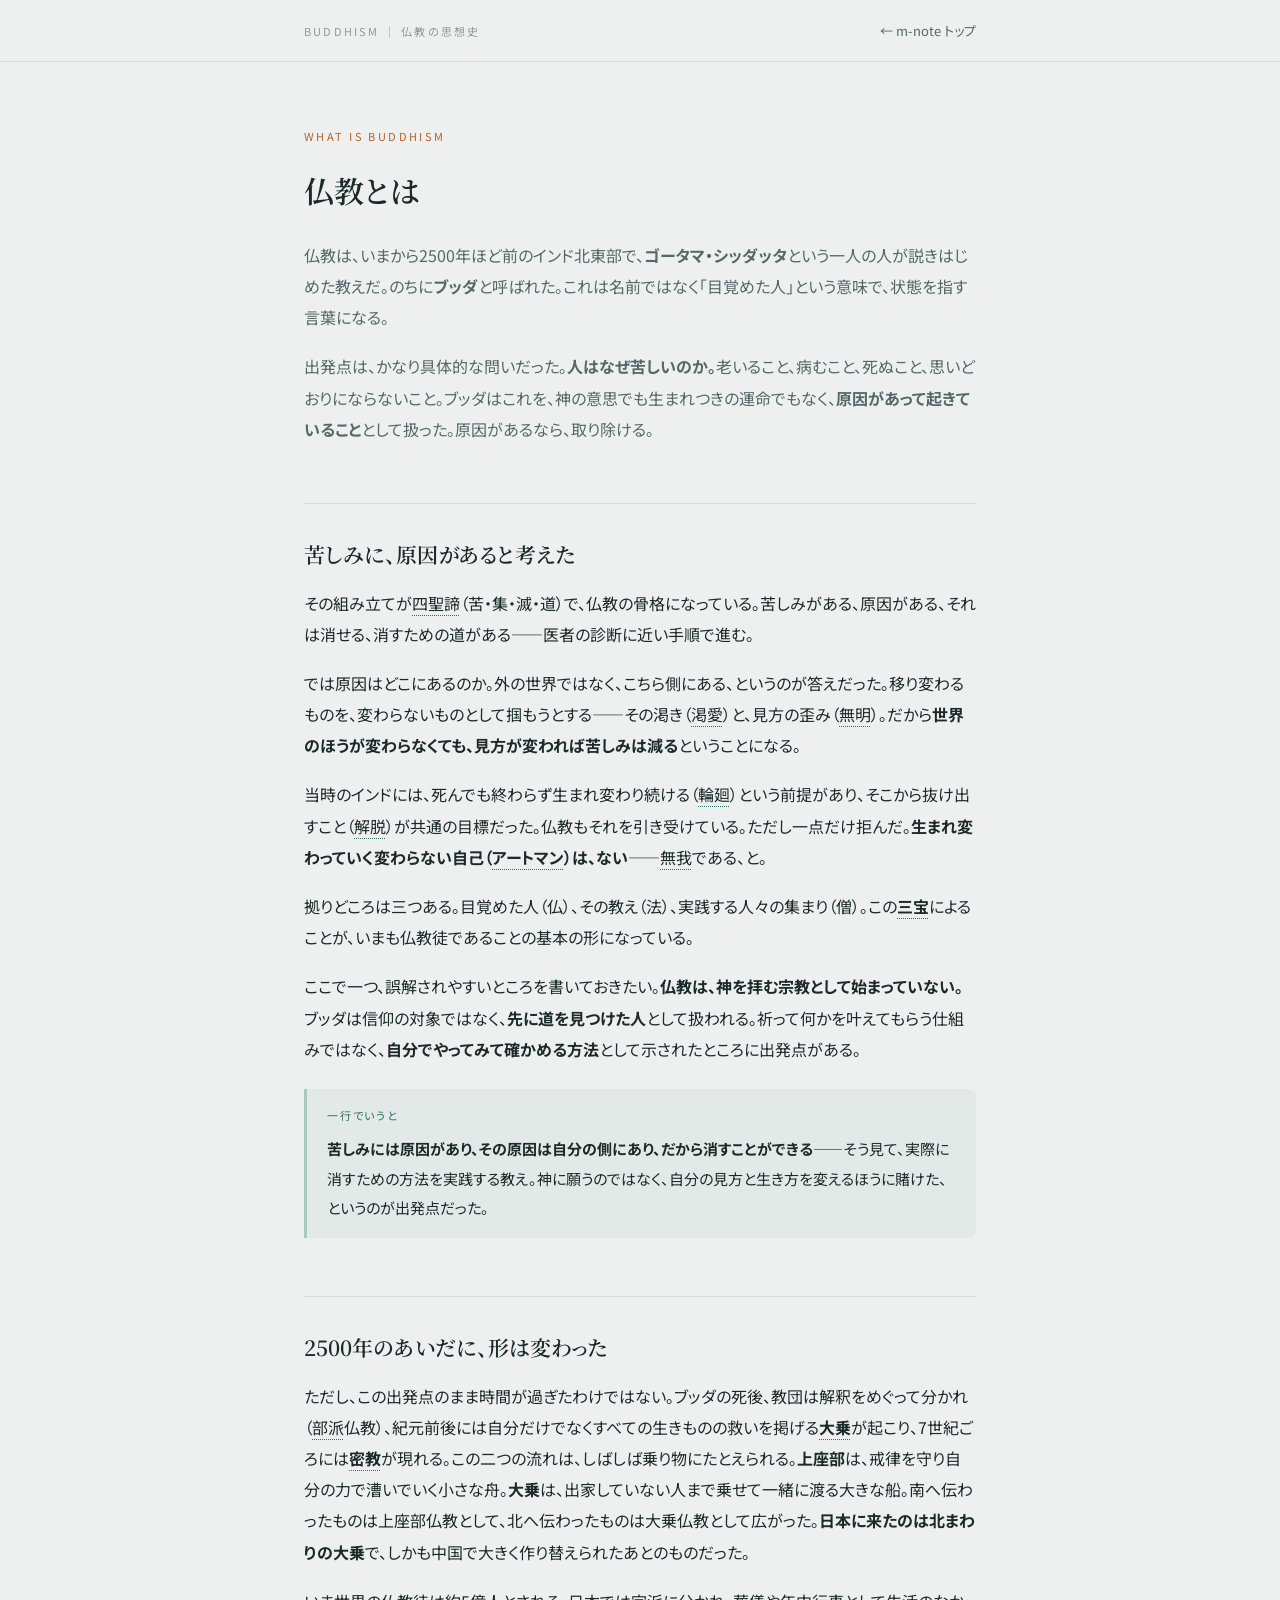
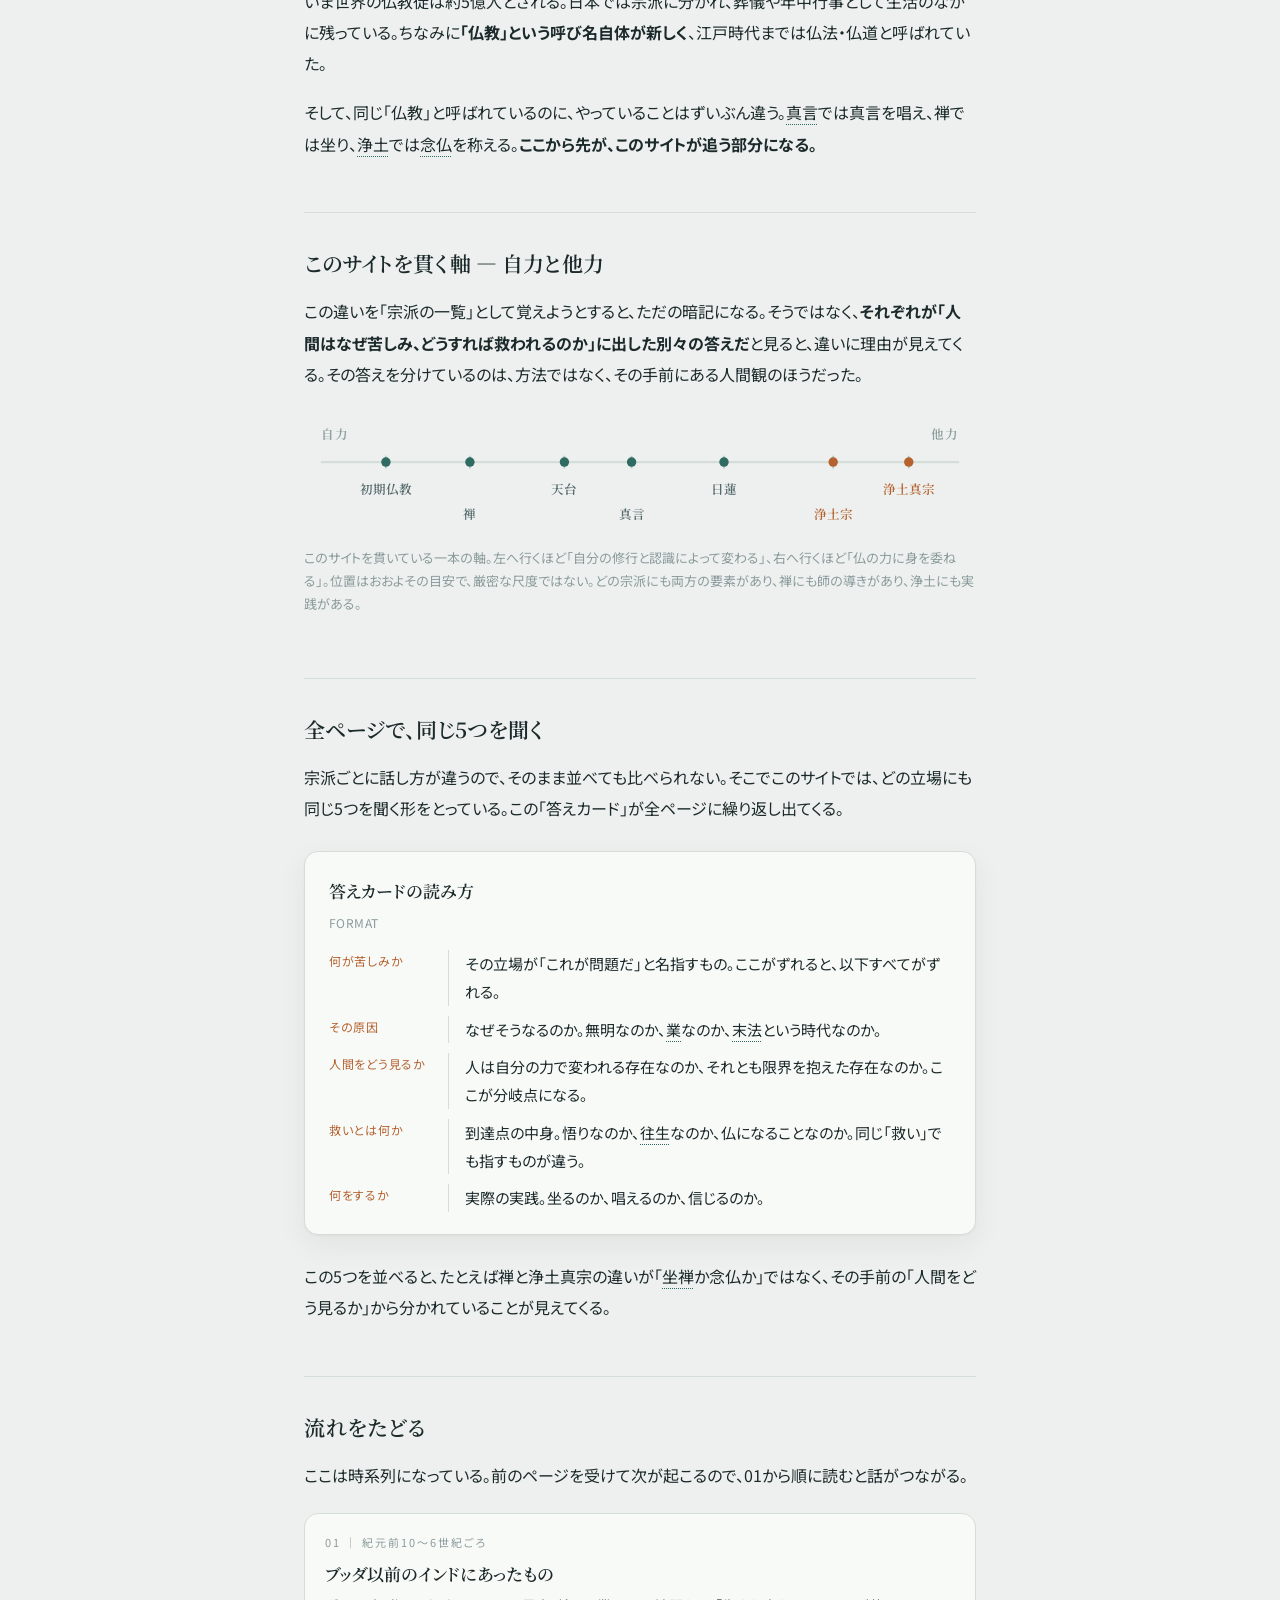
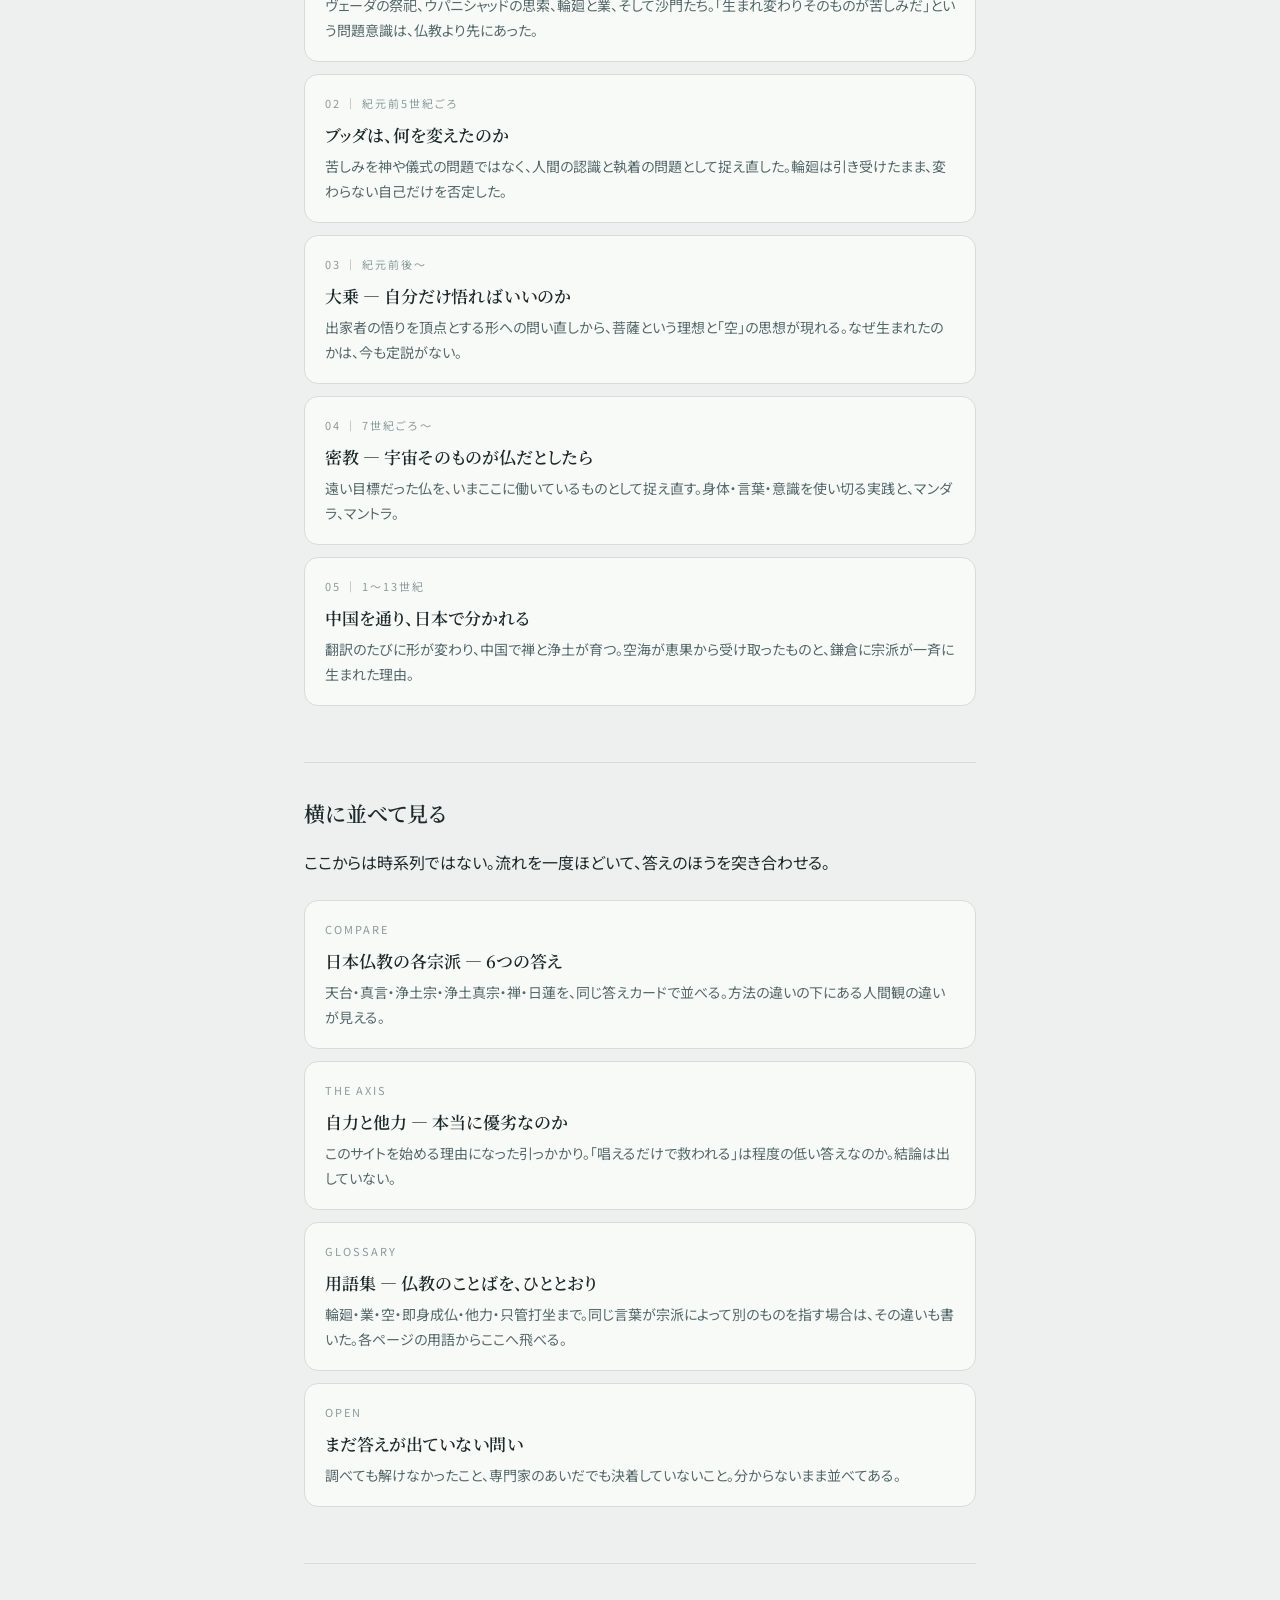
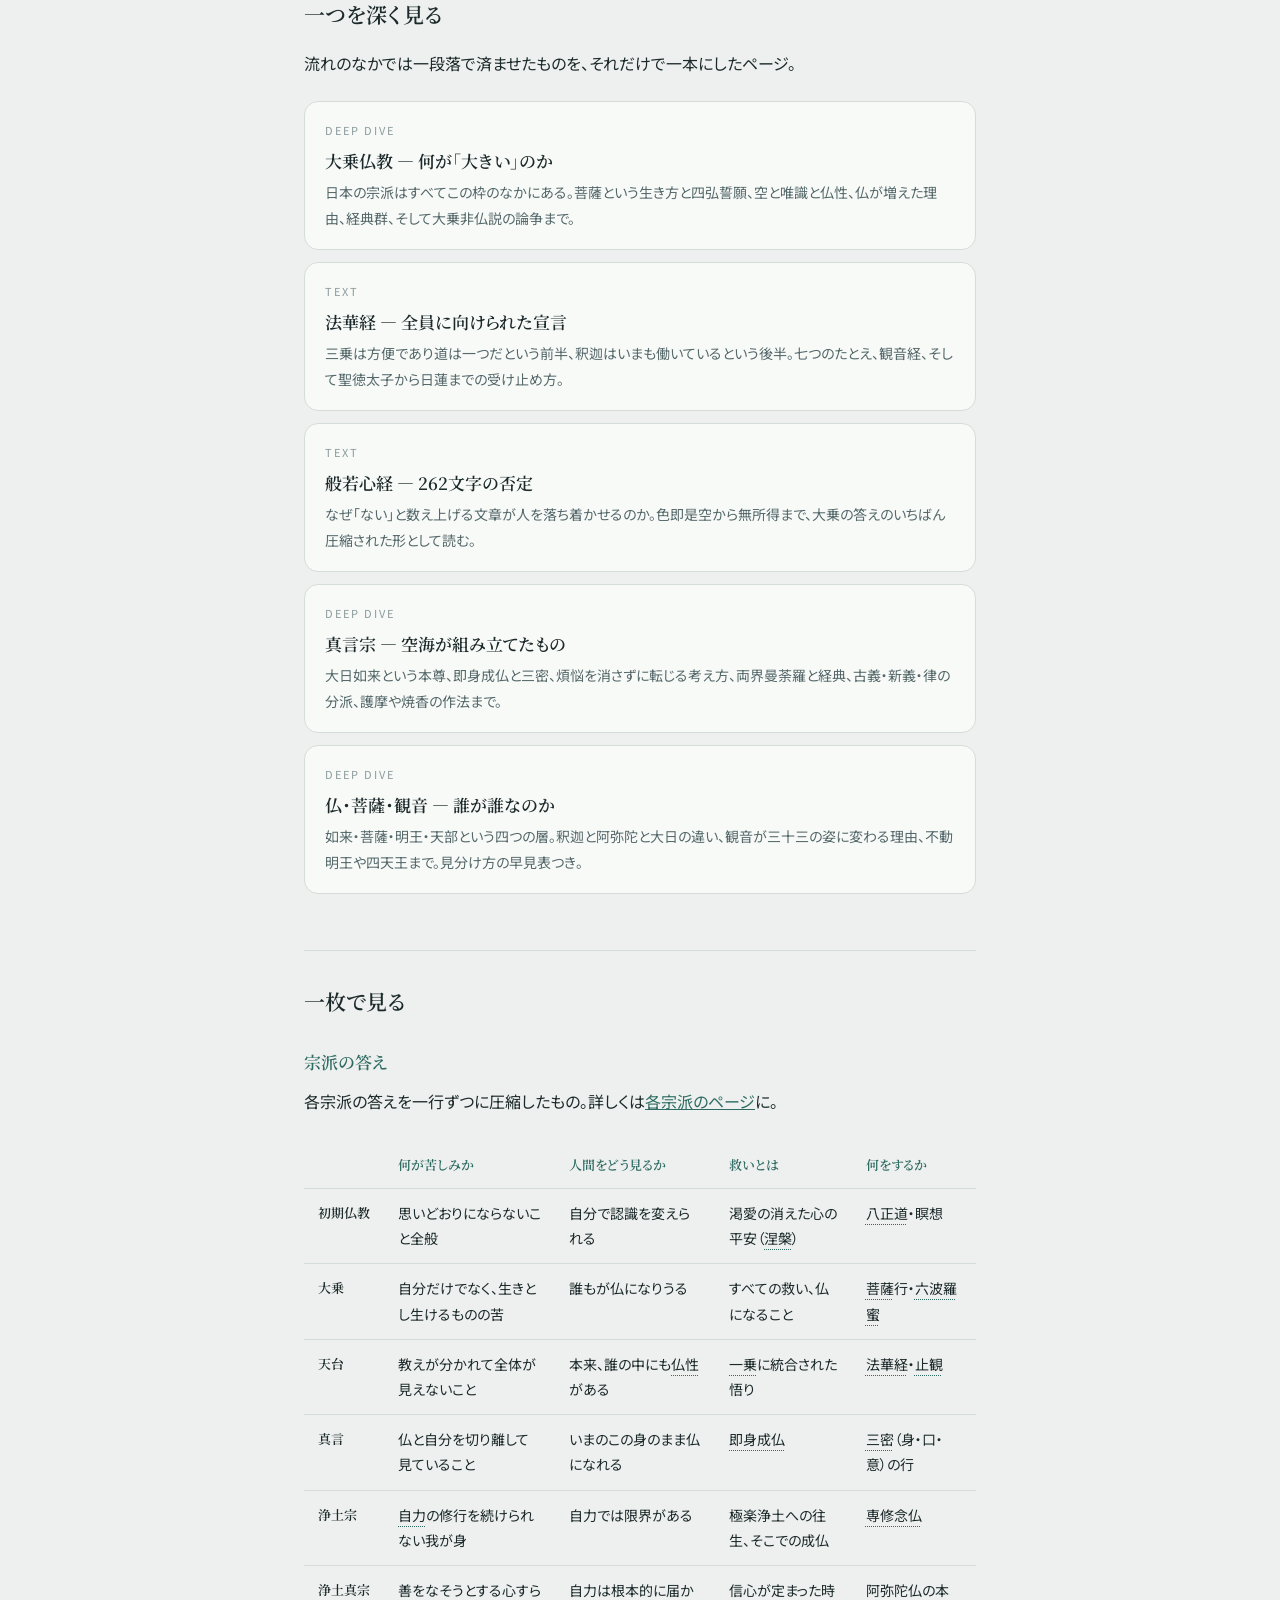
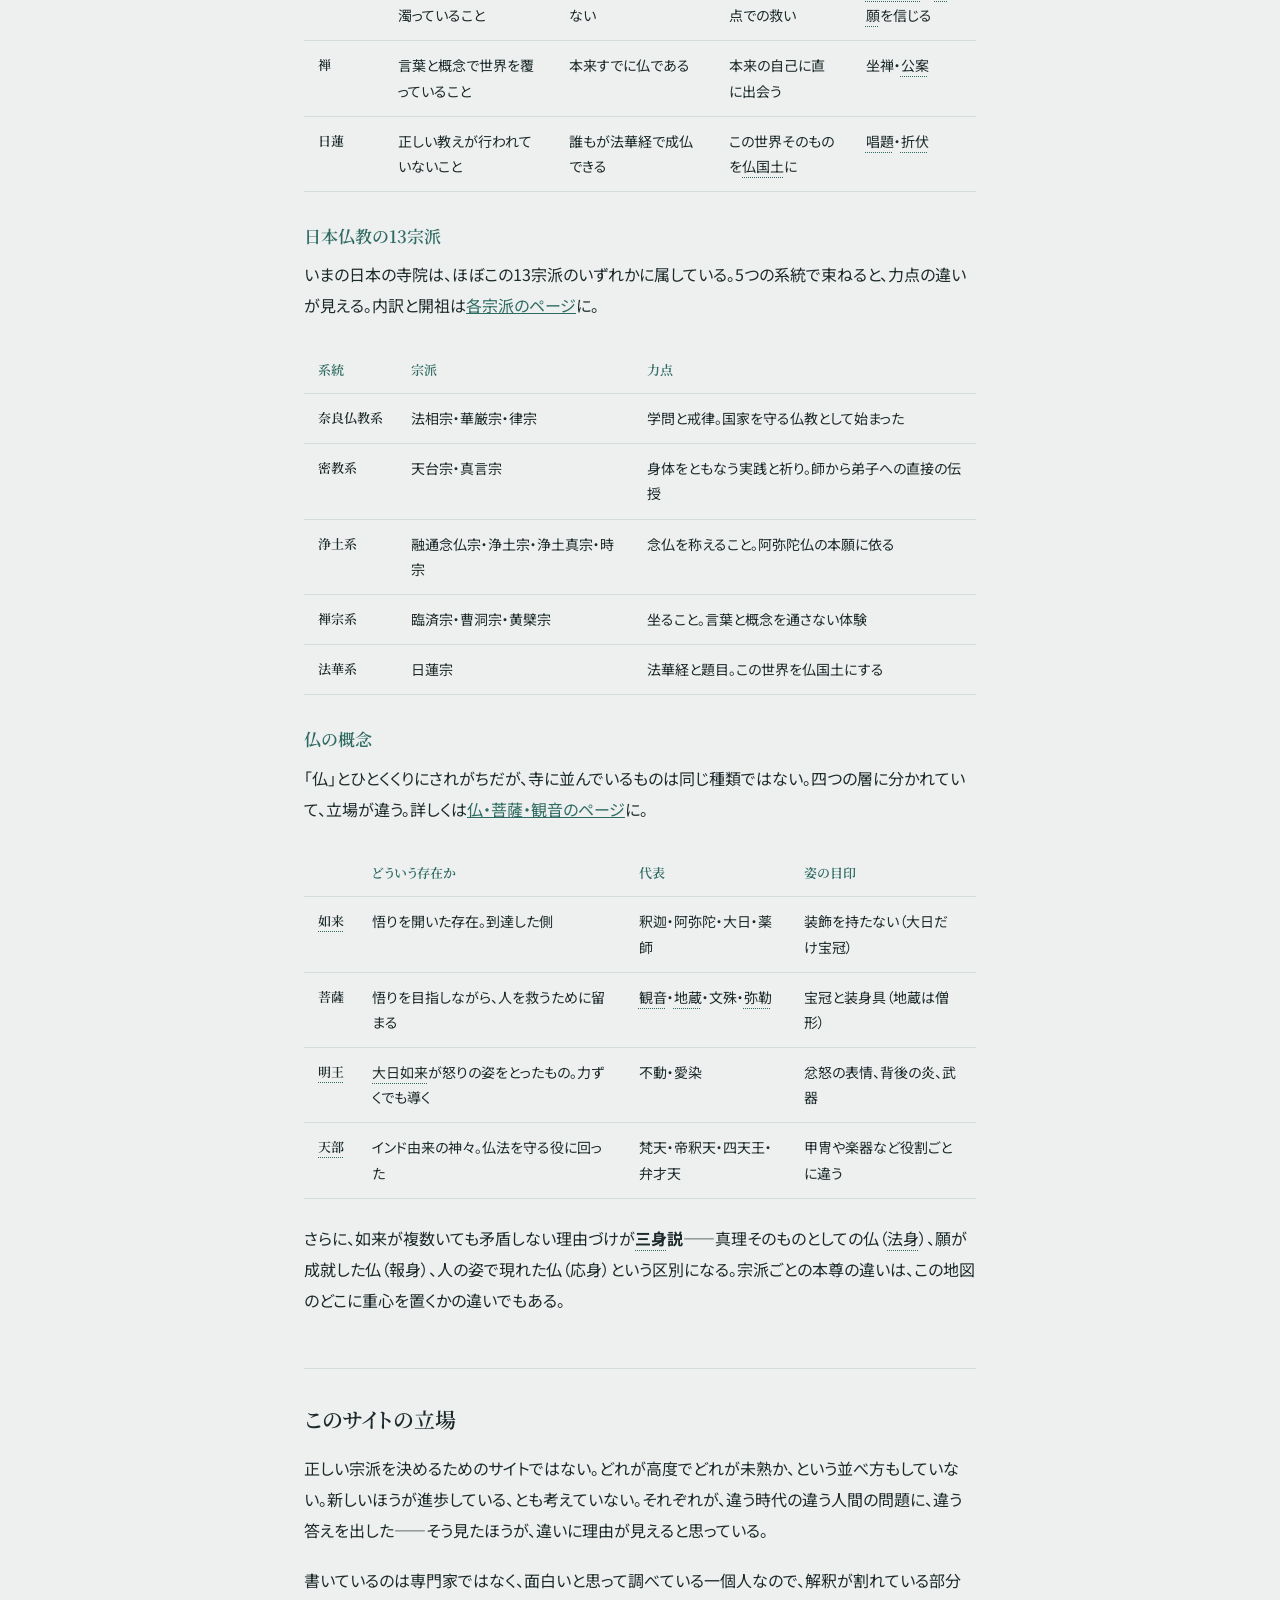
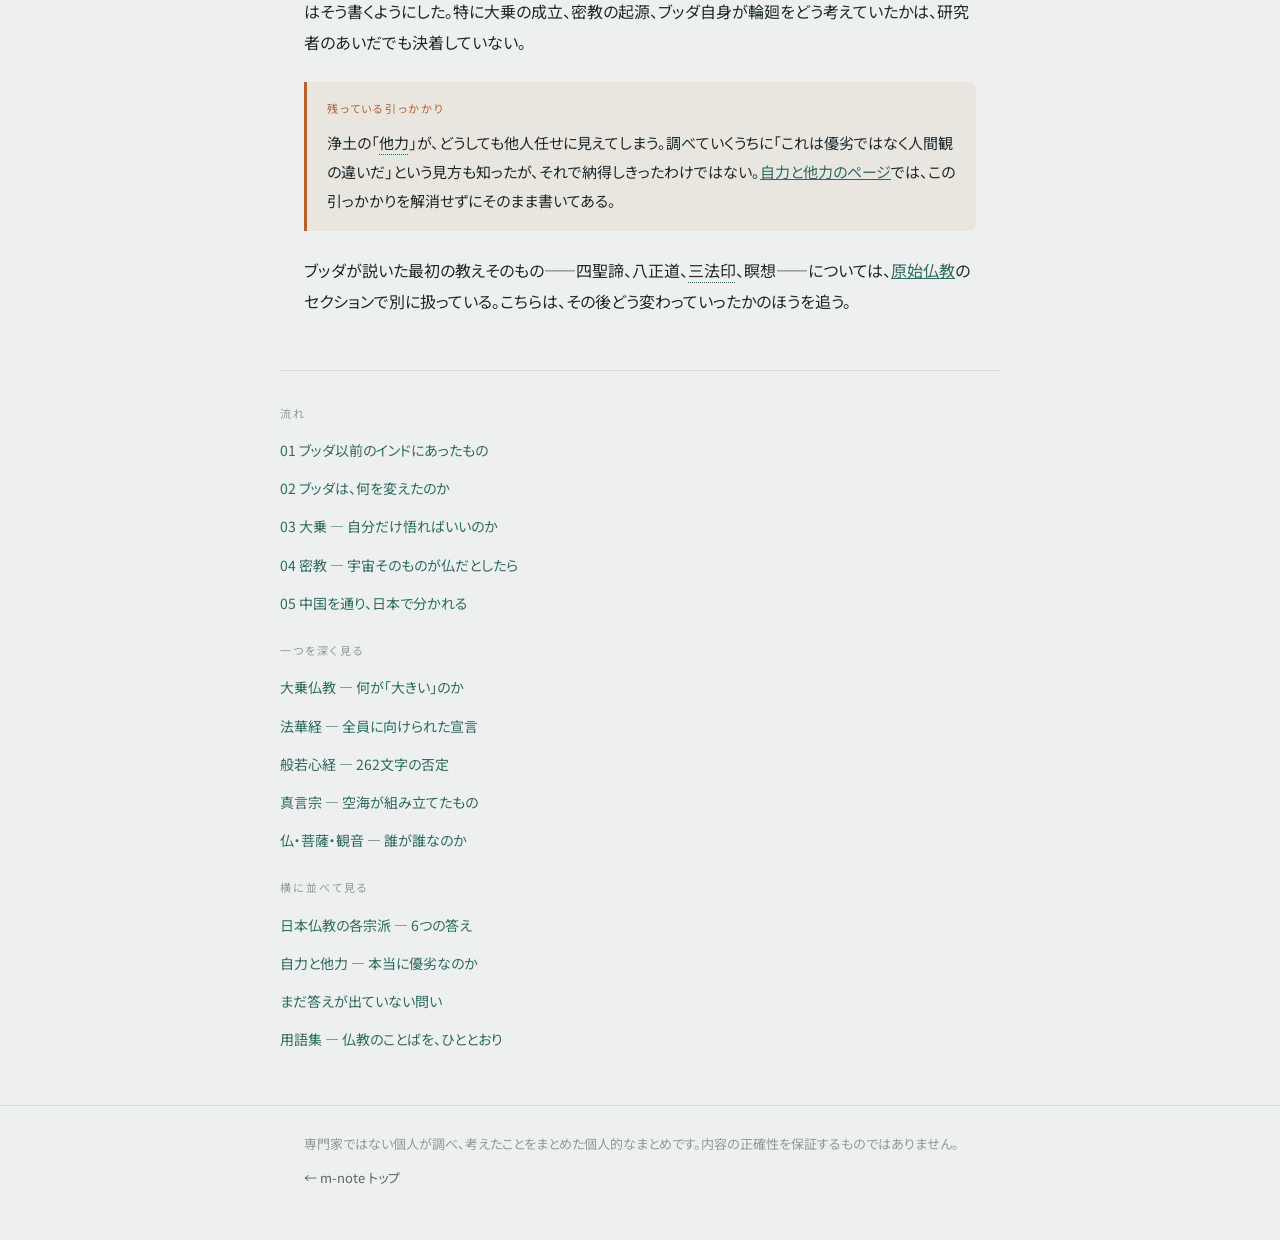
==== commit 9437eb29: "参考資料をもとに各ページを充実 参考: Japanese_Buddhism_Decoded.pdf と13宗派のレッスン資料。  schools: - 13宗派の表に本山を追加し、開祖と時代を1列に整" ====
--- a/index.html
+++ b/index.html
@@ -35,6 +35,7 @@
     <p>では原因はどこにあるのか。外の世界ではなく、こちら側にある、というのが答えだった。移り変わるものを、変わらないものとして掴もうとする——その渇き（<a class="gl" href="glossary.html#g-katsuai">渇愛</a>）と、見方の歪み（<a class="gl" href="glossary.html#g-mumyou">無明</a>）。だから<strong>世界のほうが変わらなくても、見方が変われば苦しみは減る</strong>ということになる。</p>
     <p>当時のインドには、死んでも終わらず生まれ変わり続ける（<a class="gl" href="glossary.html#g-rinne">輪廻</a>）という前提があり、そこから抜け出すこと（<a class="gl" href="glossary.html#g-gedatsu">解脱</a>）が共通の目標だった。仏教もそれを引き受けている。ただし一点だけ拒んだ。<strong>生まれ変わっていく変わらない自己（<a class="gl" href="glossary.html#g-atman">アートマン</a>）は、ない</strong>——<a class="gl" href="glossary.html#g-muga">無我</a>である、と。</p>
     <p>拠りどころは三つある。目覚めた人（仏）、その教え（法）、実践する人々の集まり（僧）。この<strong><a class="gl" href="glossary.html#g-sanbou">三宝</a></strong>によることが、いまも仏教徒であることの基本の形になっている。</p>
+    <p>ここで一つ、誤解されやすいところを書いておきたい。<strong>仏教は、神を拝む宗教として始まっていない。</strong>ブッダは信仰の対象ではなく、<strong>先に道を見つけた人</strong>として扱われる。祈って何かを叶えてもらう仕組みではなく、<strong>自分でやってみて確かめる方法</strong>として示されたところに出発点がある。</p>
 
     <div class="note">
       <p class="k">一行でいうと</p>
@@ -44,7 +45,7 @@
 
   <section class="ch">
     <h2>2500年のあいだに、形は変わった</h2>
-    <p>ただし、この出発点のまま時間が過ぎたわけではない。ブッダの死後、教団は解釈をめぐって分かれ（<a class="gl" href="glossary.html#g-buha">部派</a>仏教）、紀元前後には自分だけでなくすべての生きものの救いを掲げる<strong><a class="gl" href="glossary.html#g-daijou">大乗</a></strong>が起こり、7世紀ごろには<strong><a class="gl" href="glossary.html#g-mikkyou">密教</a></strong>が現れる。南へ伝わったものは上座部仏教として、北へ伝わったものは大乗仏教として広がった。<strong>日本に来たのは北まわりの大乗</strong>で、しかも中国で大きく作り替えられたあとのものだった。</p>
+    <p>ただし、この出発点のまま時間が過ぎたわけではない。ブッダの死後、教団は解釈をめぐって分かれ（<a class="gl" href="glossary.html#g-buha">部派</a>仏教）、紀元前後には自分だけでなくすべての生きものの救いを掲げる<strong><a class="gl" href="glossary.html#g-daijou">大乗</a></strong>が起こり、7世紀ごろには<strong><a class="gl" href="glossary.html#g-mikkyou">密教</a></strong>が現れる。この二つの流れは、しばしば乗り物にたとえられる。<strong>上座部</strong>は、戒律を守り自分の力で漕いでいく小さな舟。<strong>大乗</strong>は、出家していない人まで乗せて一緒に渡る大きな船。南へ伝わったものは上座部仏教として、北へ伝わったものは大乗仏教として広がった。<strong>日本に来たのは北まわりの大乗</strong>で、しかも中国で大きく作り替えられたあとのものだった。</p>
     <p>いま世界の仏教徒は約5億人とされる。日本では宗派に分かれ、葬儀や年中行事として生活のなかに残っている。ちなみに<strong>「仏教」という呼び名自体が新しく</strong>、江戸時代までは仏法・仏道と呼ばれていた。</p>
     <p>そして、同じ「仏教」と呼ばれているのに、やっていることはずいぶん違う。<a class="gl" href="glossary.html#g-shingon">真言</a>では真言を唱え、禅では坐り、<a class="gl" href="glossary.html#g-jodo">浄土</a>では<a class="gl" href="glossary.html#g-nenbutsu">念仏</a>を称える。<strong>ここから先が、このサイトが追う部分になる。</strong></p>
   </section>
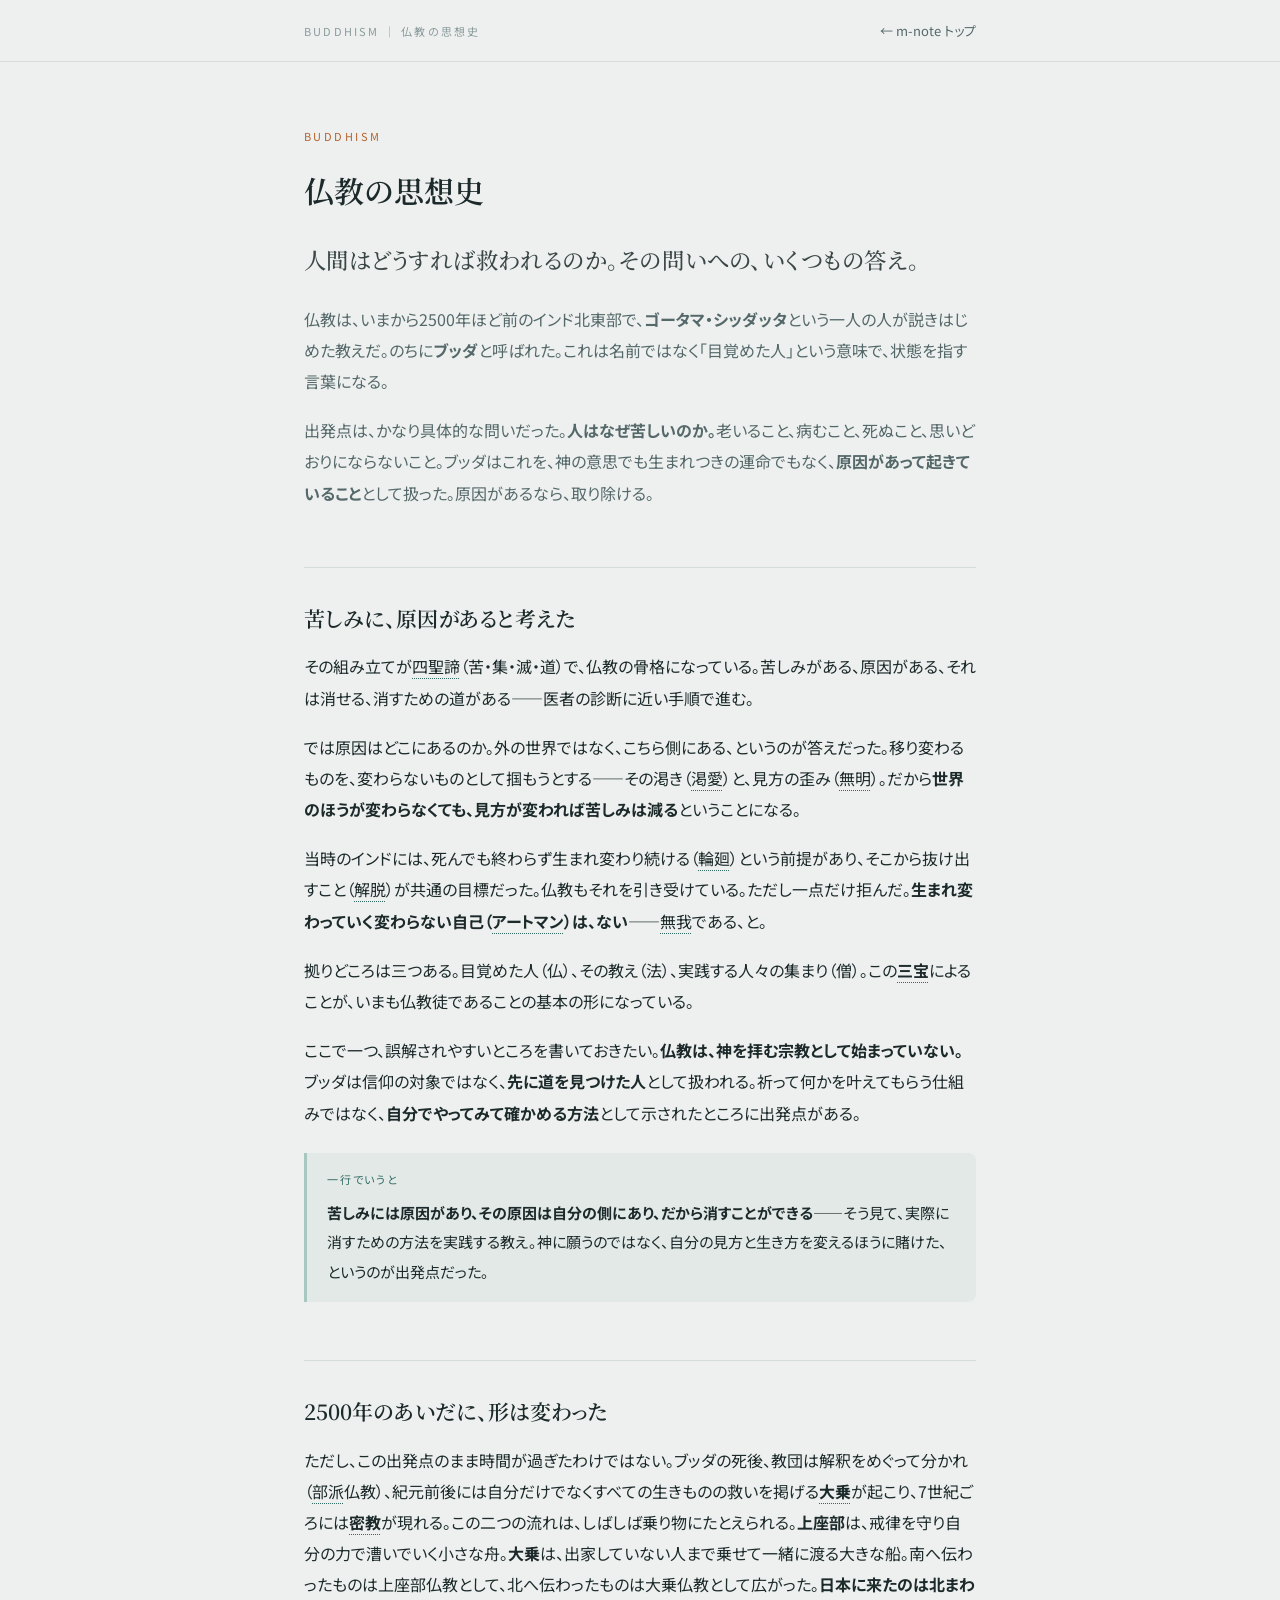
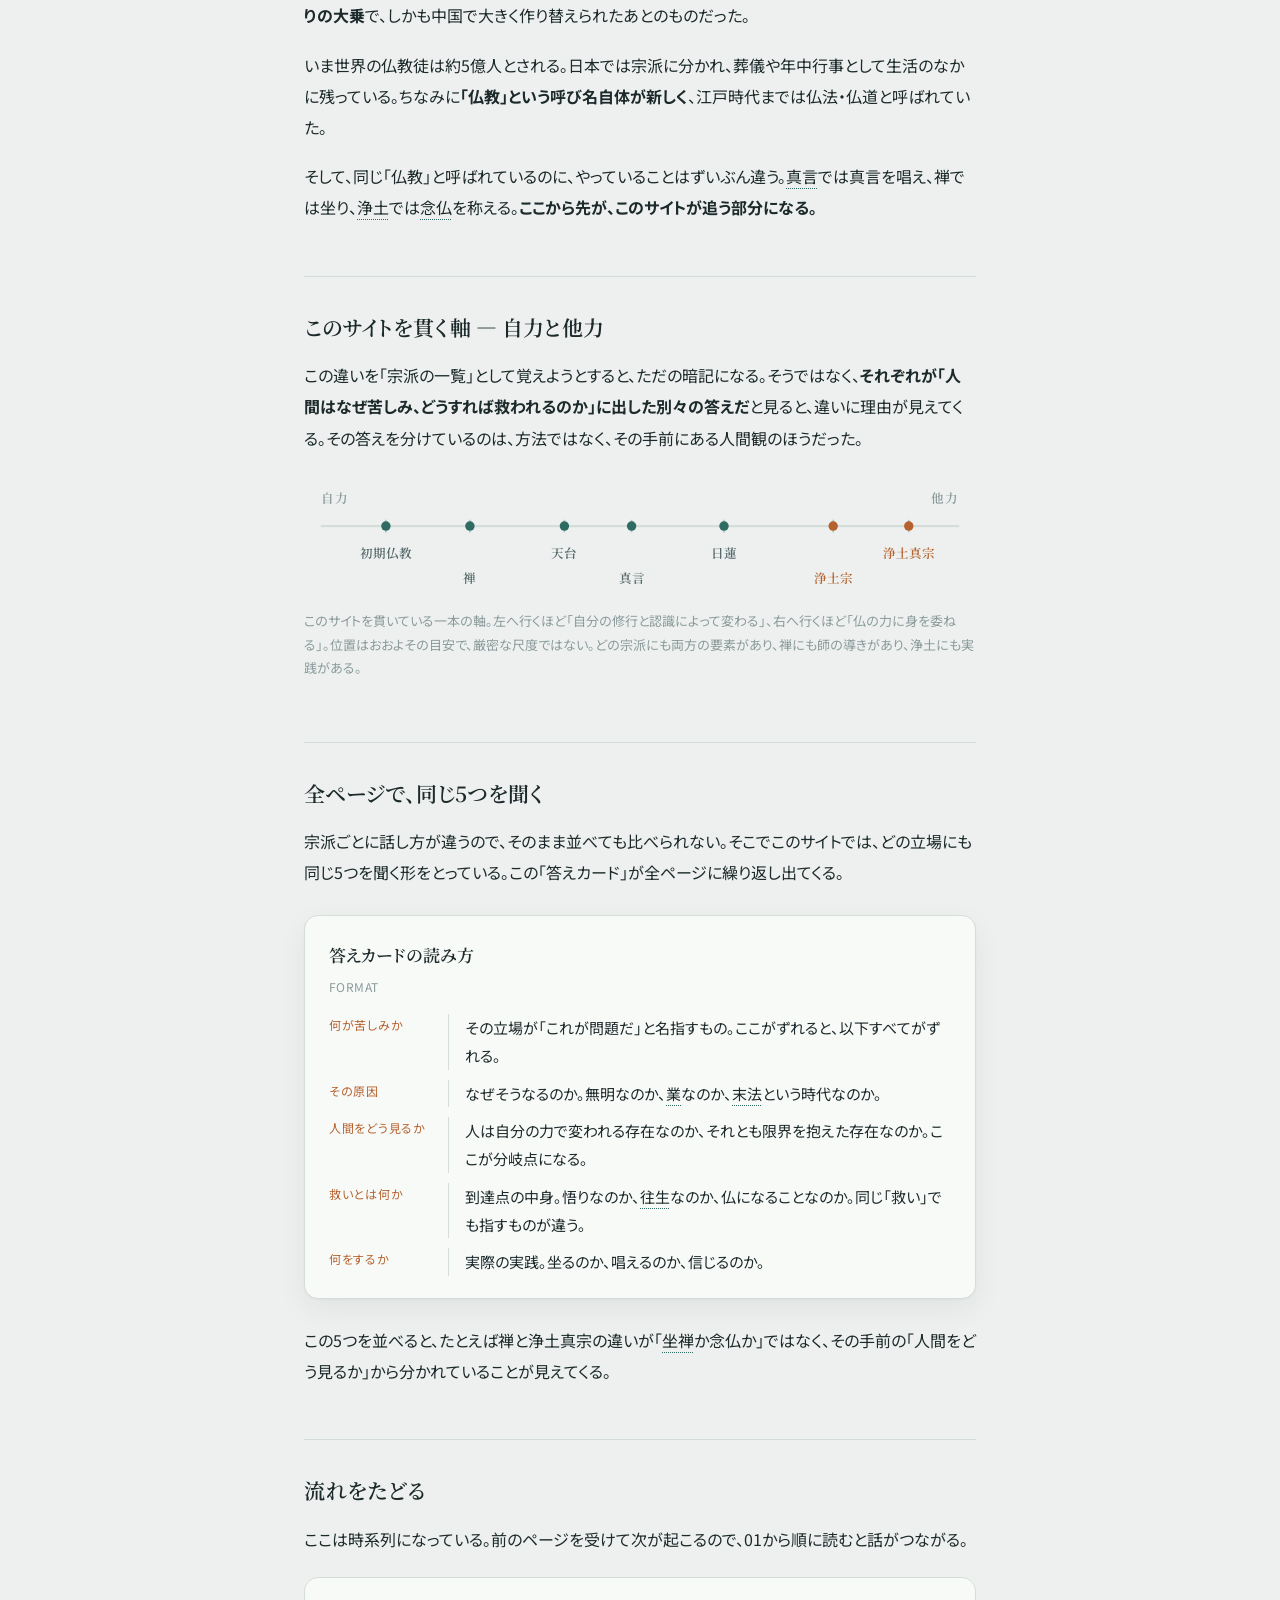
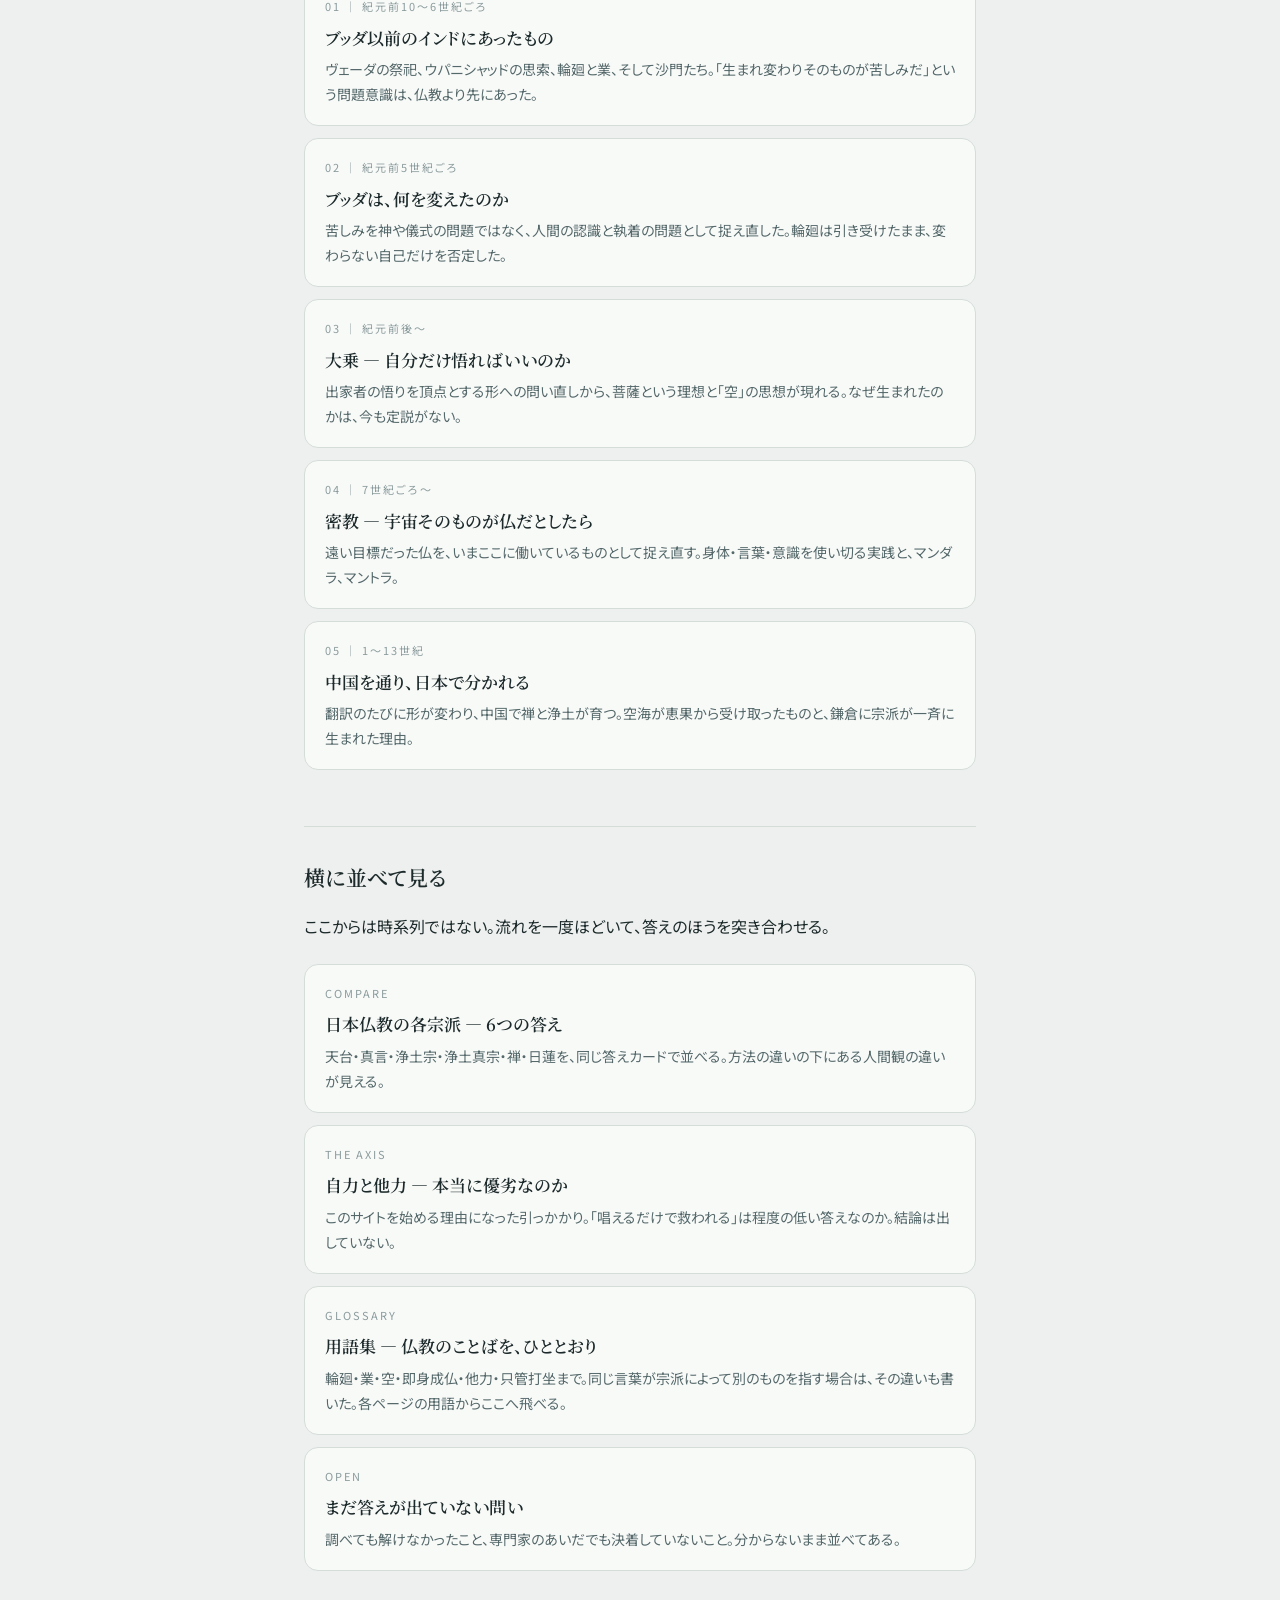
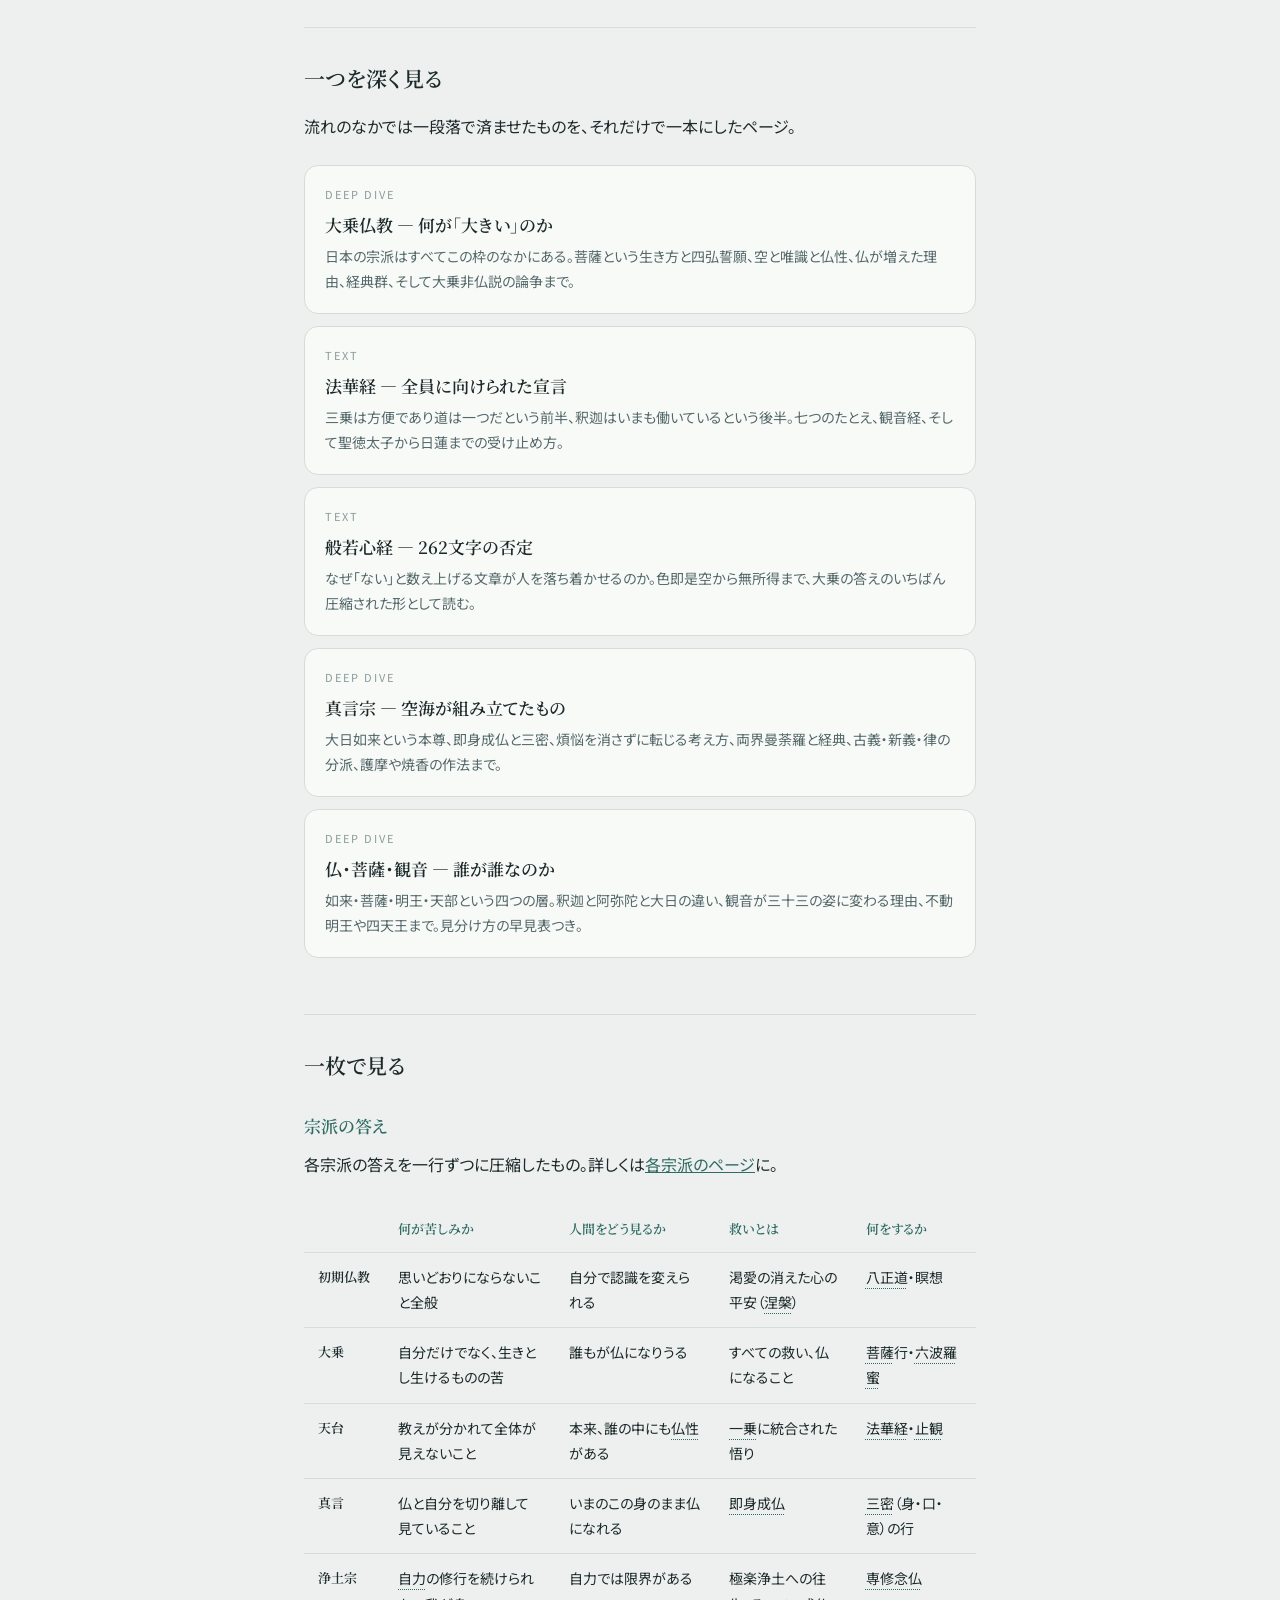
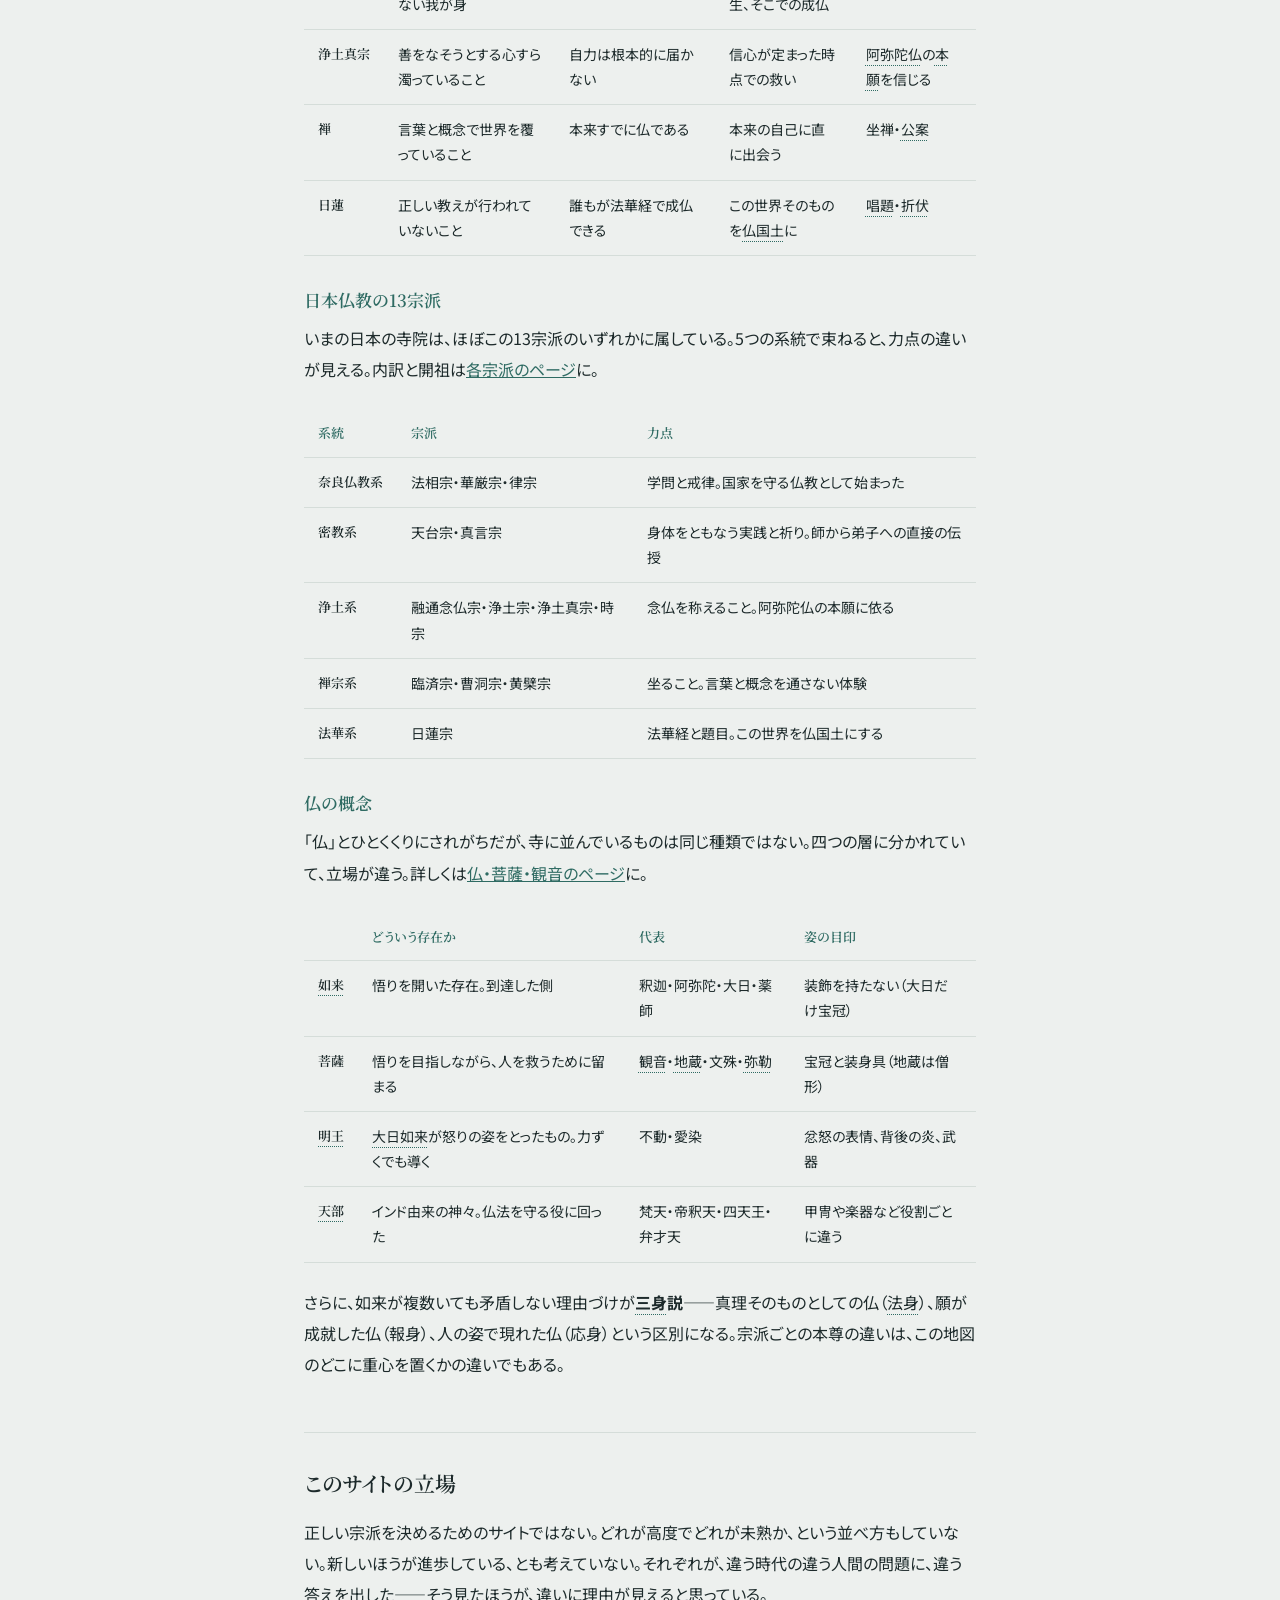
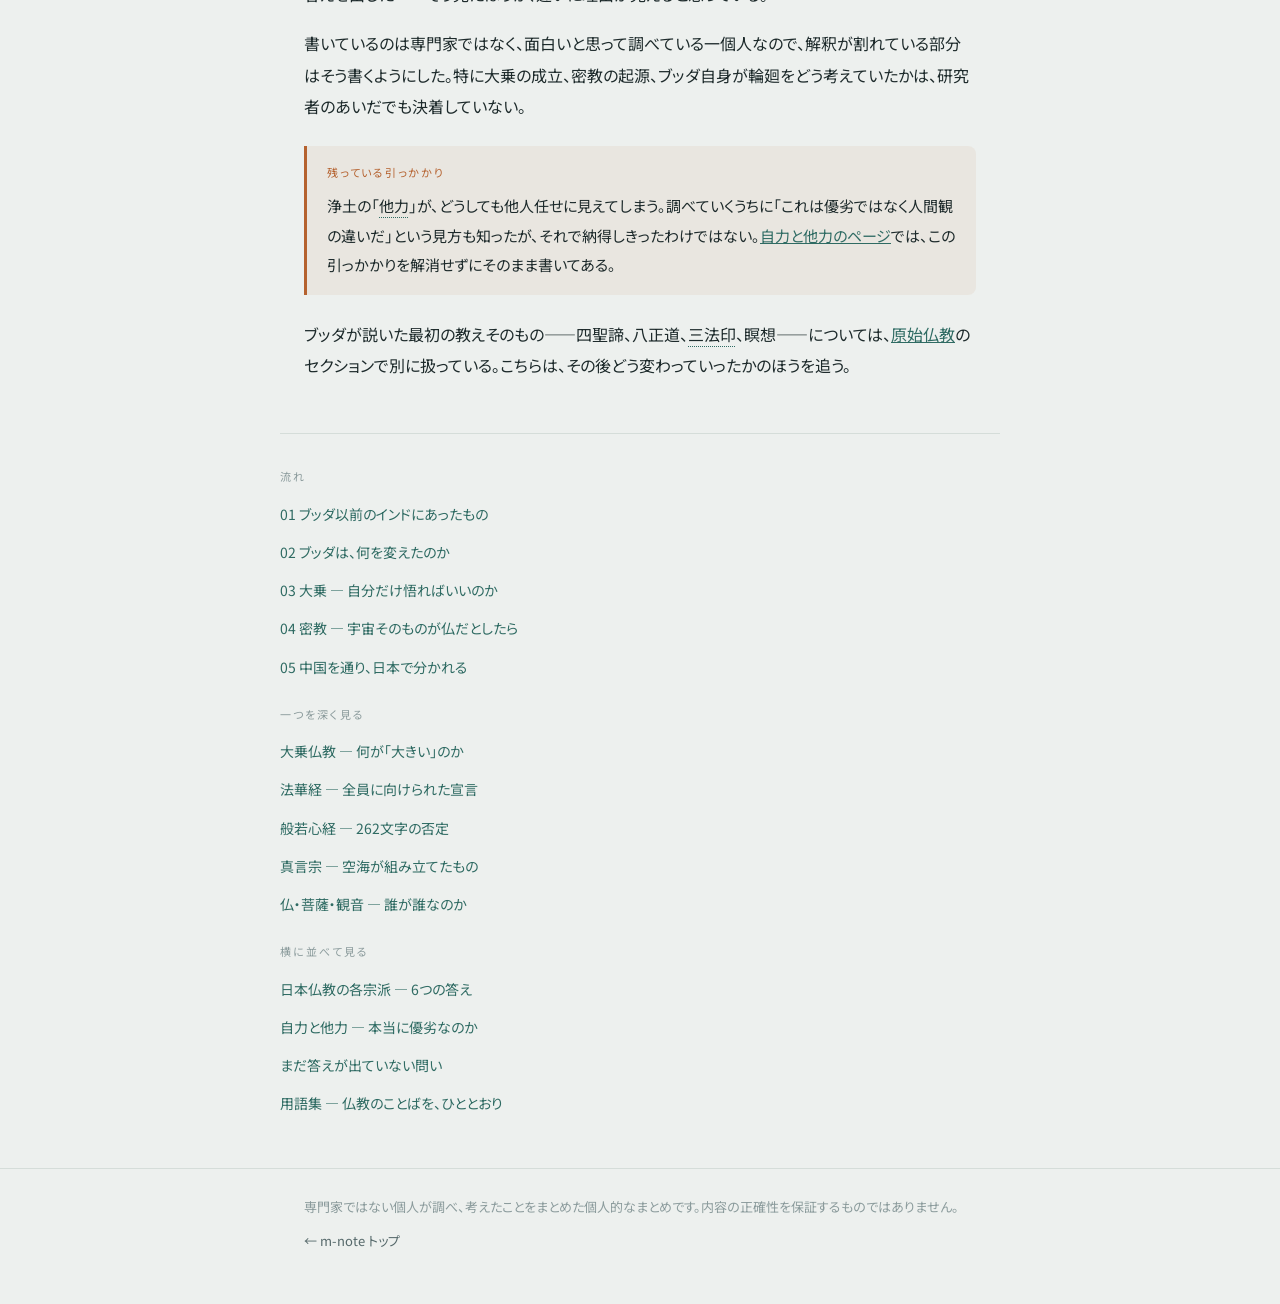
==== commit 61f7e65a: "見出しを「英字ラベル・ノート名・ひと言」に統一、ノート名を短い名詞に Co-Authored-By: Claude Opus 5.5 <noreply@anthropic.com>" ====
--- a/index.html
+++ b/index.html
@@ -3,13 +3,14 @@
 <head>
 <meta charset="UTF-8">
 <meta name="viewport" content="width=device-width, initial-scale=1.0">
-<title>仏教の思想史 ｜ m-note</title>
+<title>仏教の思想史｜まとめノート</title>
 <meta name="description" content="仏教とは何か——2500年前のインドでブッダが説いた、苦しみの原因を自分の側に見る教え。そして、それは最初から今の形だったわけではない。インド以前の思想からブッダ、大乗、密教、中国を経て日本の各宗派まで。宗派の一覧ではなく「人間はなぜ苦しみ、どうすれば救われるのか」への異なる答えとして、自力と他力という軸で読み解く個人的なまとめ。">
 <link rel="icon" href="data:image/svg+xml,<svg xmlns=%22http://www.w3.org/2000/svg%22 viewBox=%220 0 100 100%22><text y=%22.9em%22 font-size=%2290%22>☸</text></svg>">
 <link rel="preconnect" href="https://fonts.googleapis.com">
 <link rel="preconnect" href="https://fonts.gstatic.com" crossorigin>
 <link href="https://fonts.googleapis.com/css2?family=Noto+Serif+JP:wght@400;600;700&family=Noto+Sans+JP:wght@400;500;700&display=swap" rel="stylesheet">
 <link rel="stylesheet" href="css/style.css">
+<style>.mn-tagline{font-family:"Noto Serif JP",serif;font-weight:500;font-size:clamp(1.05rem,2.6vw,1.4rem);line-height:1.75;letter-spacing:.02em;margin:.1em 0 1.1em;opacity:.85}.mn-eyebrow{display:block;font-size:.72rem;letter-spacing:.24em;opacity:.6;margin:0 0 .8em}</style>
 </head>
 <body>
 
@@ -23,8 +24,9 @@
 <main class="wrap">
 
   <div class="hero">
-    <p class="eyebrow">WHAT IS BUDDHISM</p>
-    <h1>仏教とは</h1>
+    <p class="eyebrow">BUDDHISM</p>
+    <h1>仏教の思想史</h1>
+    <p class="mn-tagline">人間はどうすれば救われるのか。その問いへの、いくつもの答え。</p>
     <p class="lede">仏教は、いまから2500年ほど前のインド北東部で、<strong>ゴータマ・シッダッタ</strong>という一人の人が説きはじめた教えだ。のちに<strong>ブッダ</strong>と呼ばれた。これは名前ではなく「目覚めた人」という意味で、状態を指す言葉になる。</p>
     <p class="lede">出発点は、かなり具体的な問いだった。<strong>人はなぜ苦しいのか。</strong>老いること、病むこと、死ぬこと、思いどおりにならないこと。ブッダはこれを、神の意思でも生まれつきの運命でもなく、<strong>原因があって起きていること</strong>として扱った。原因があるなら、取り除ける。</p>
   </div>
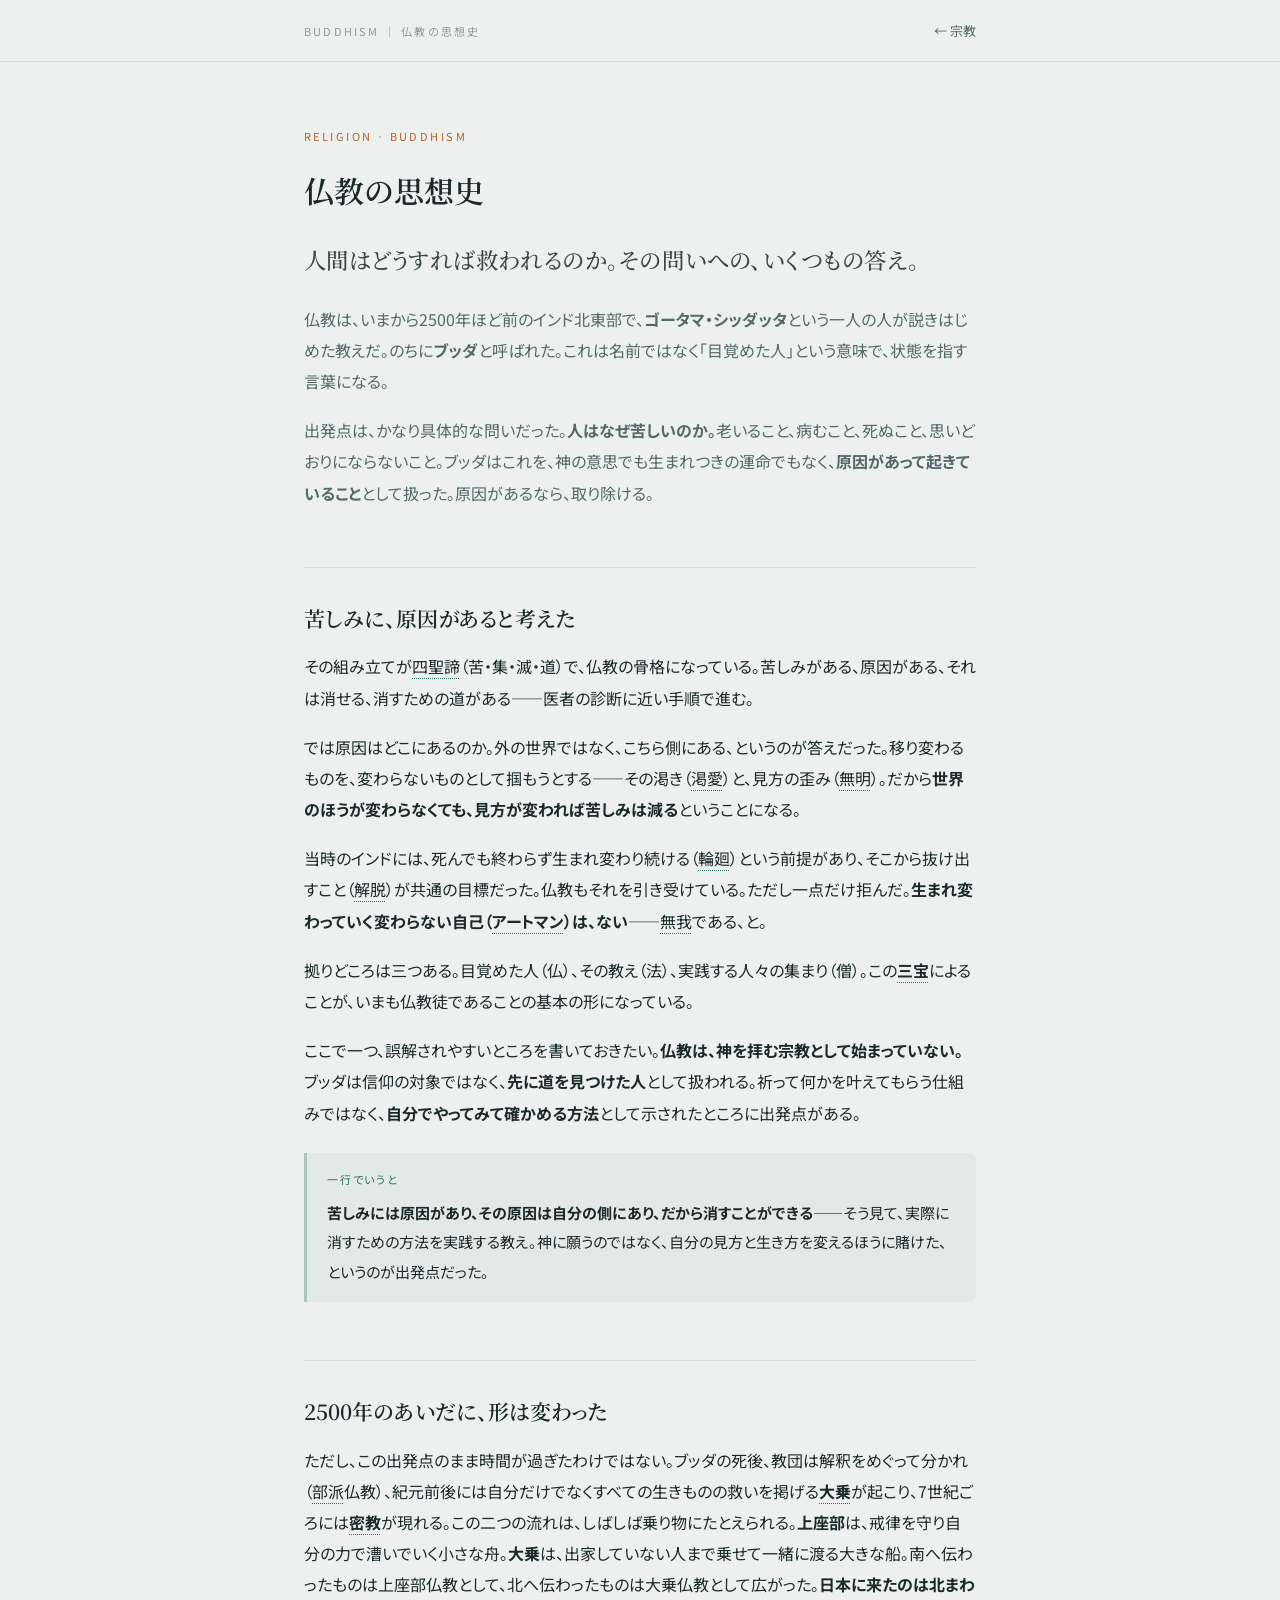
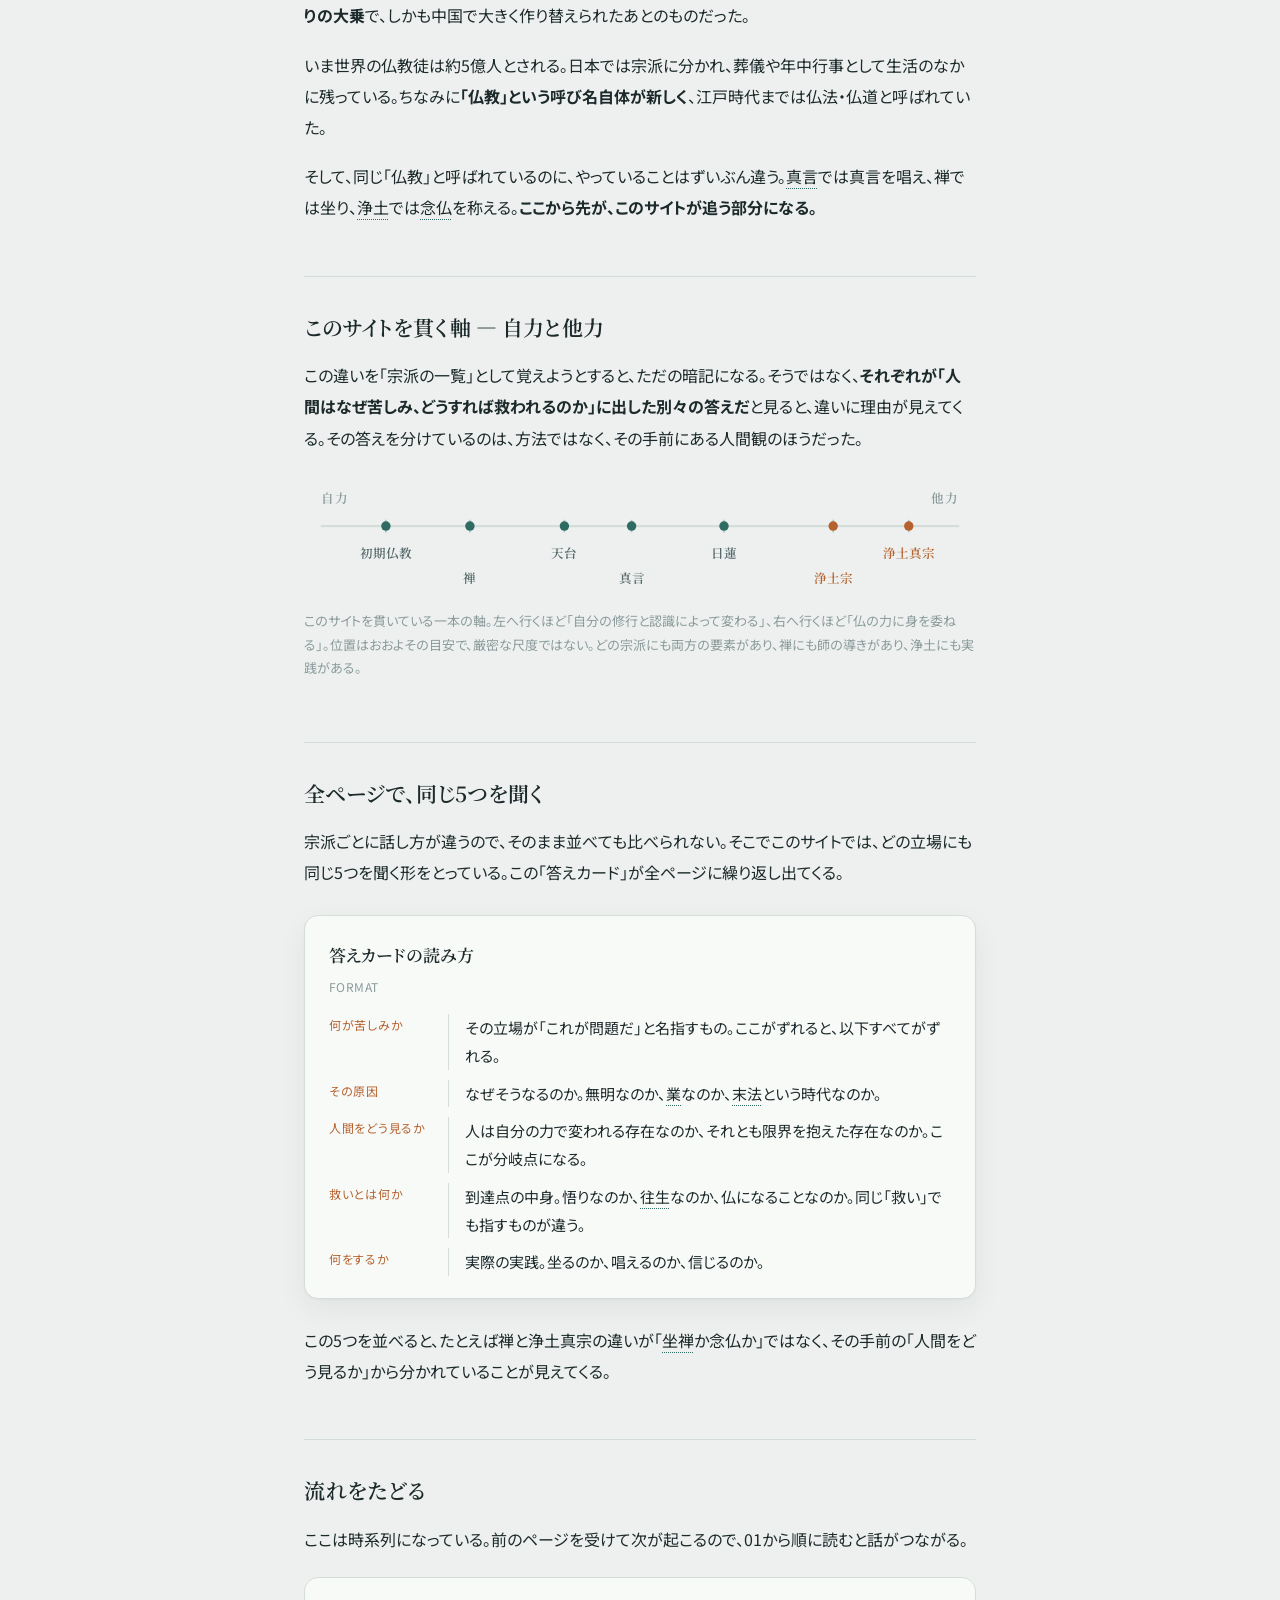
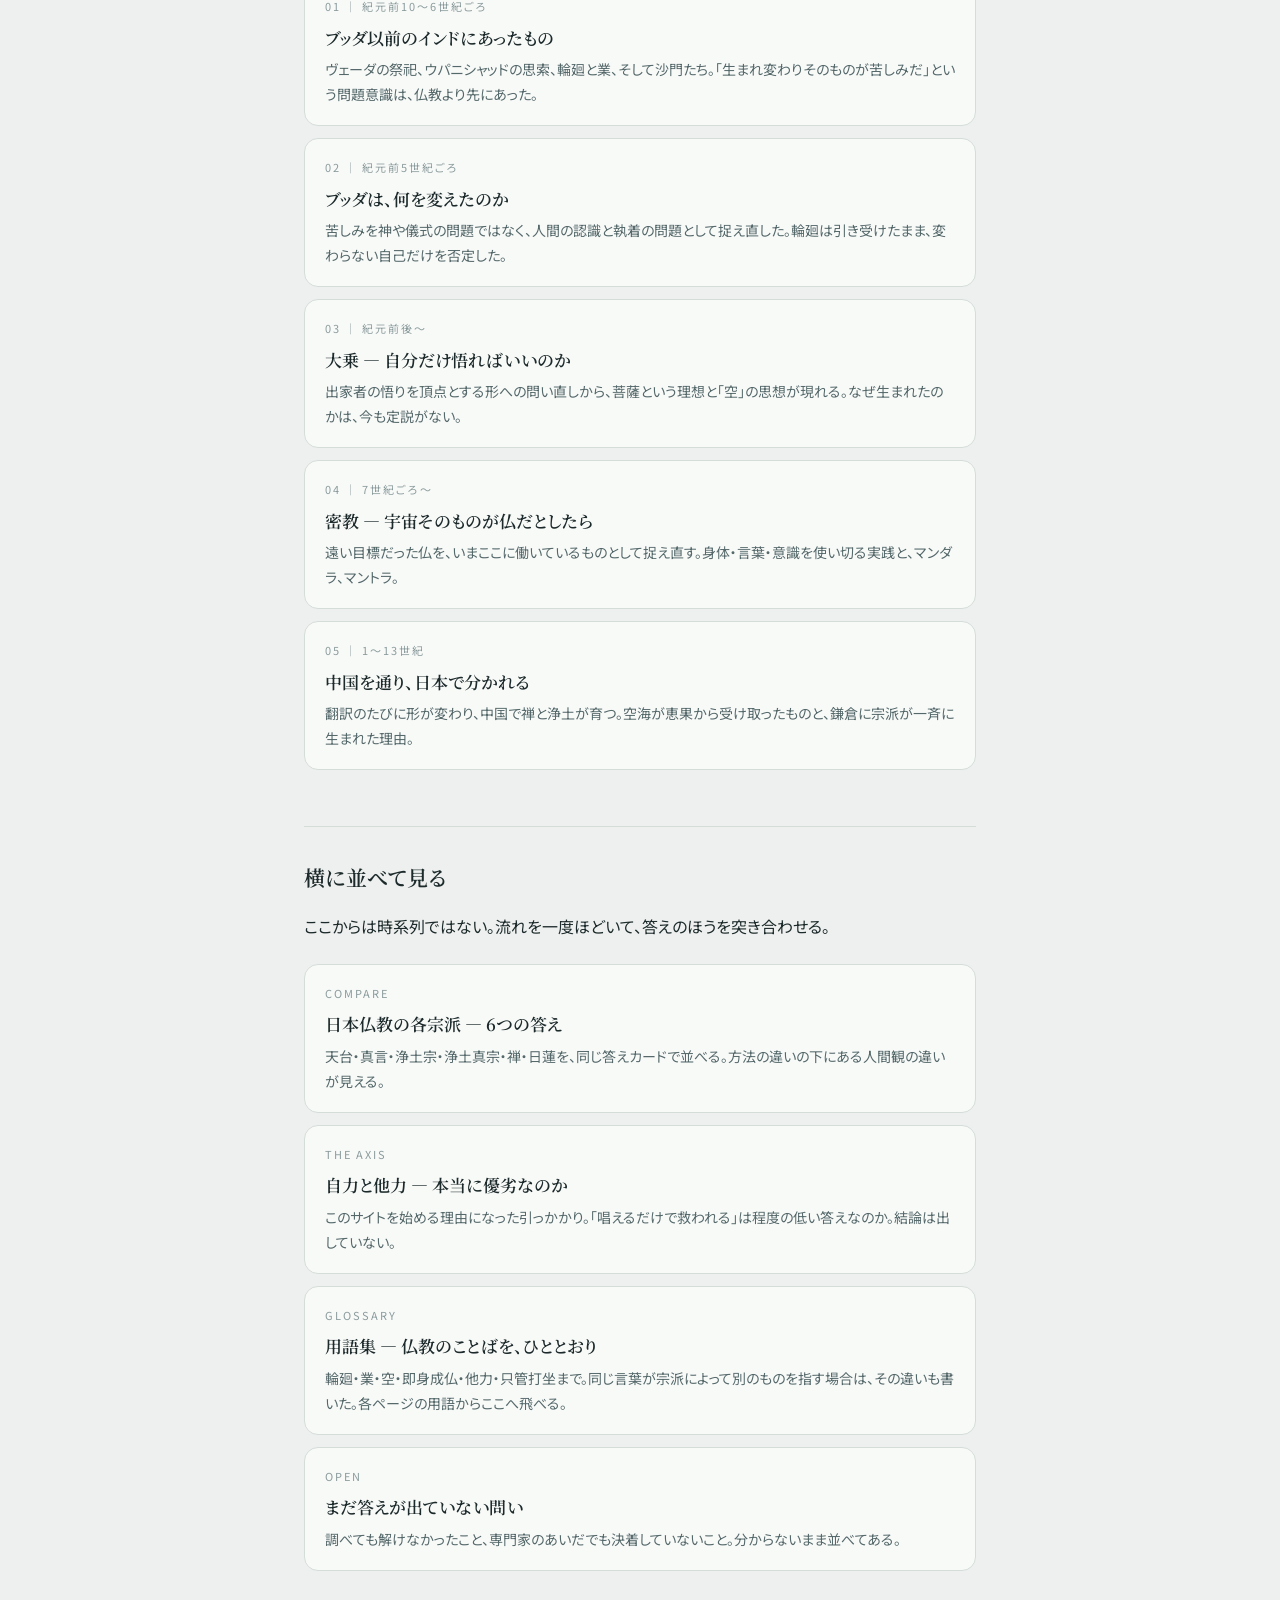
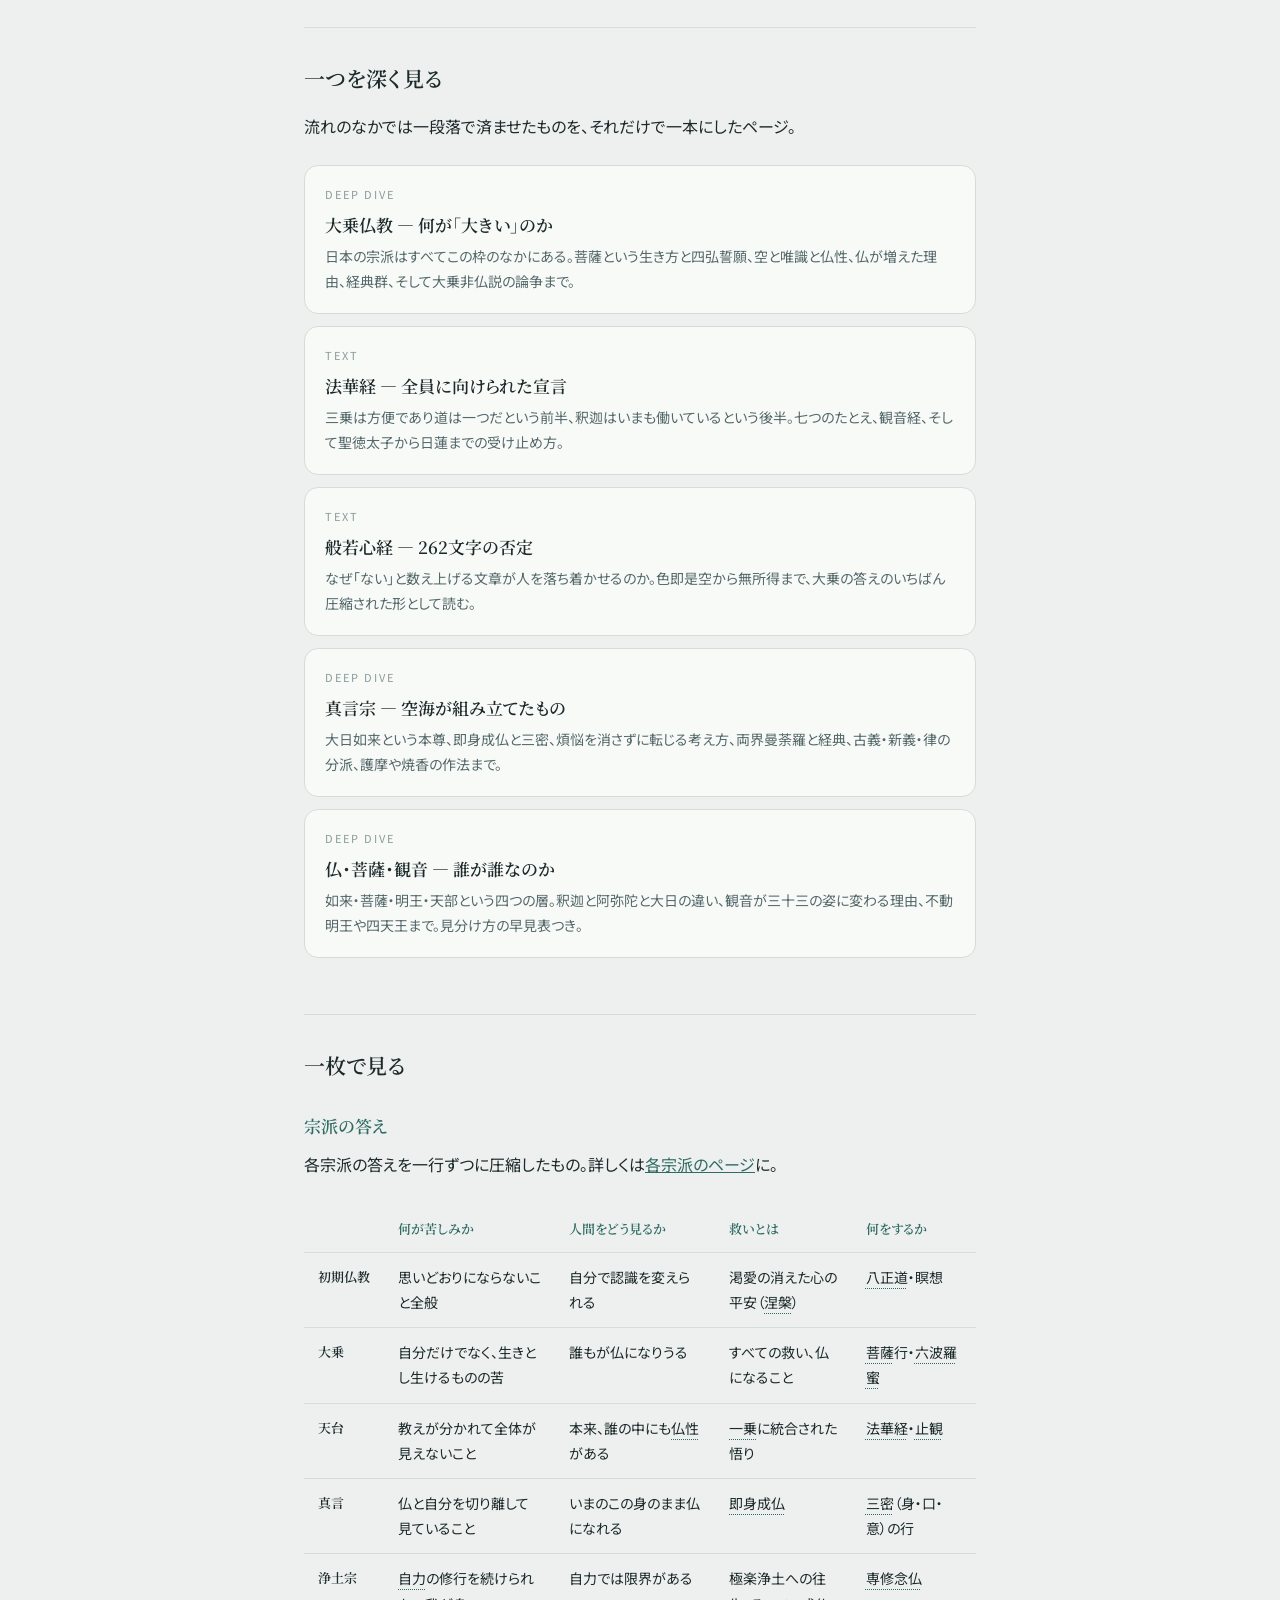
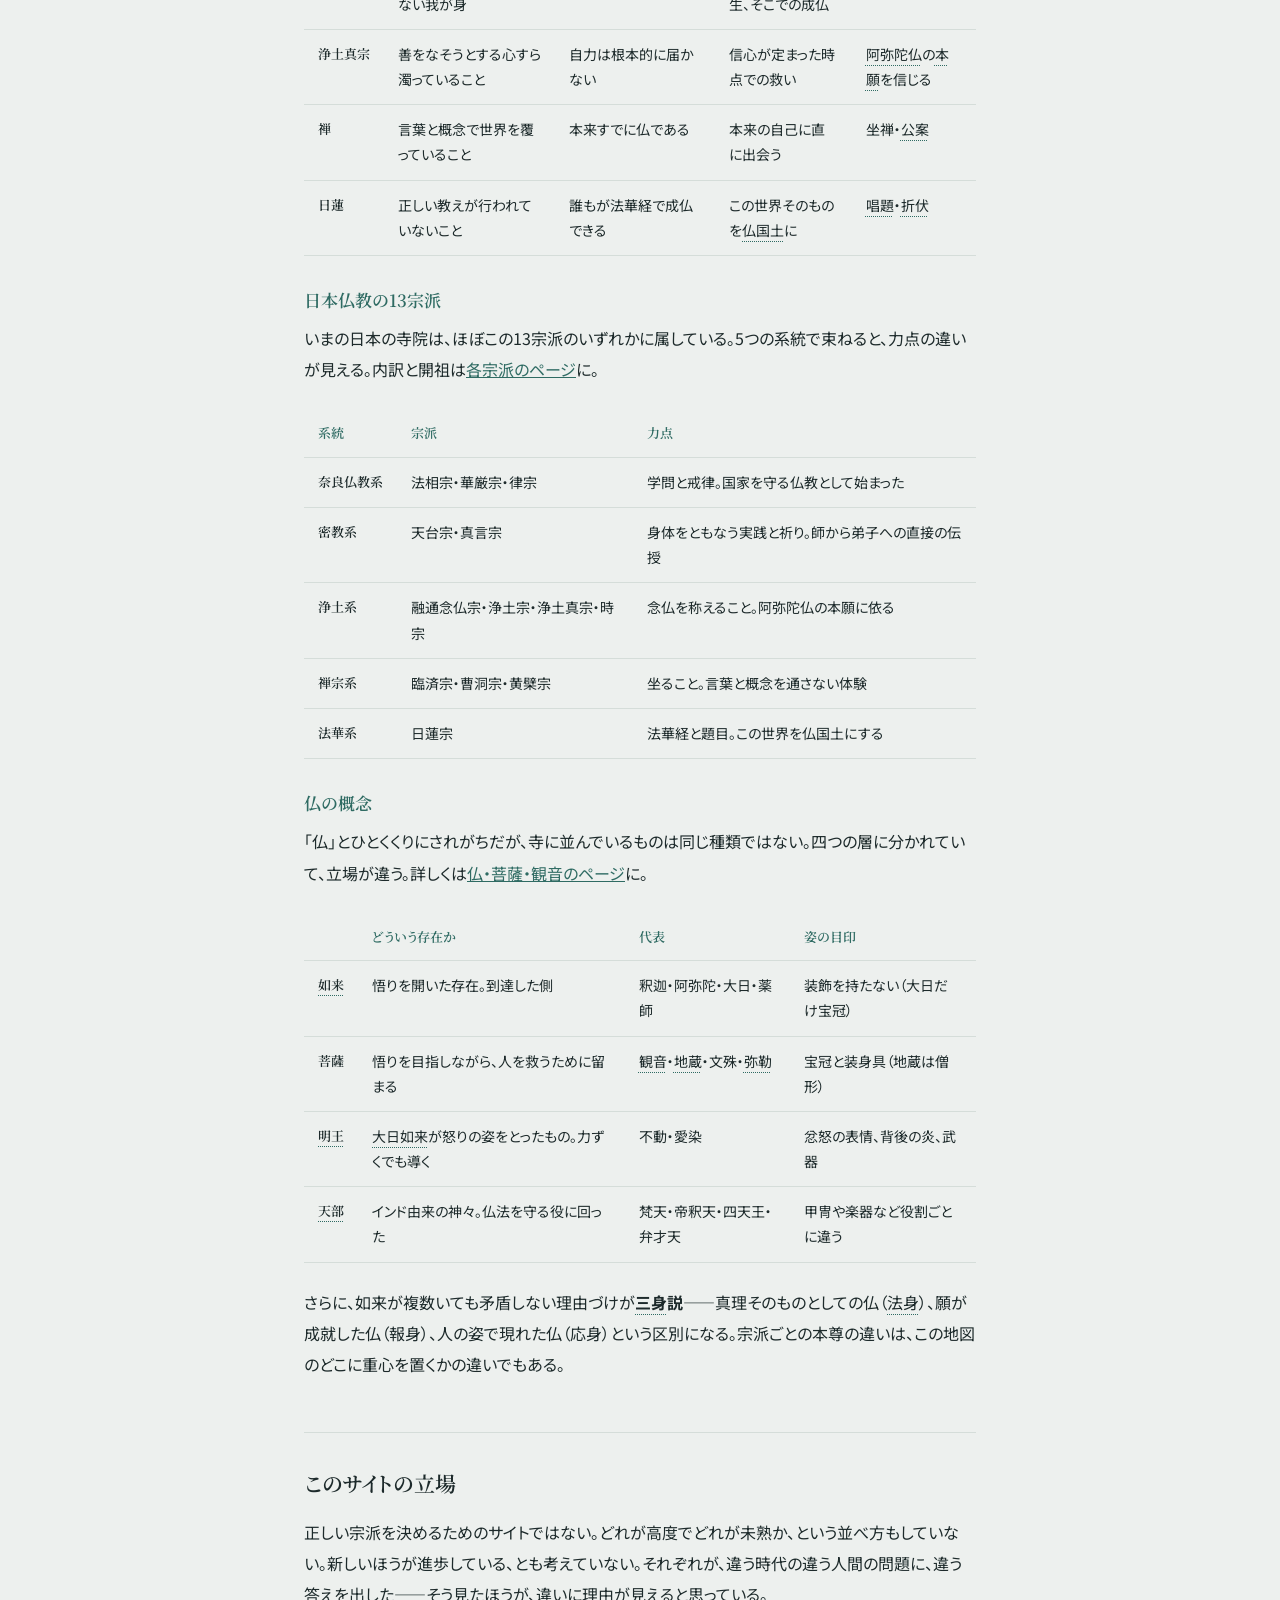
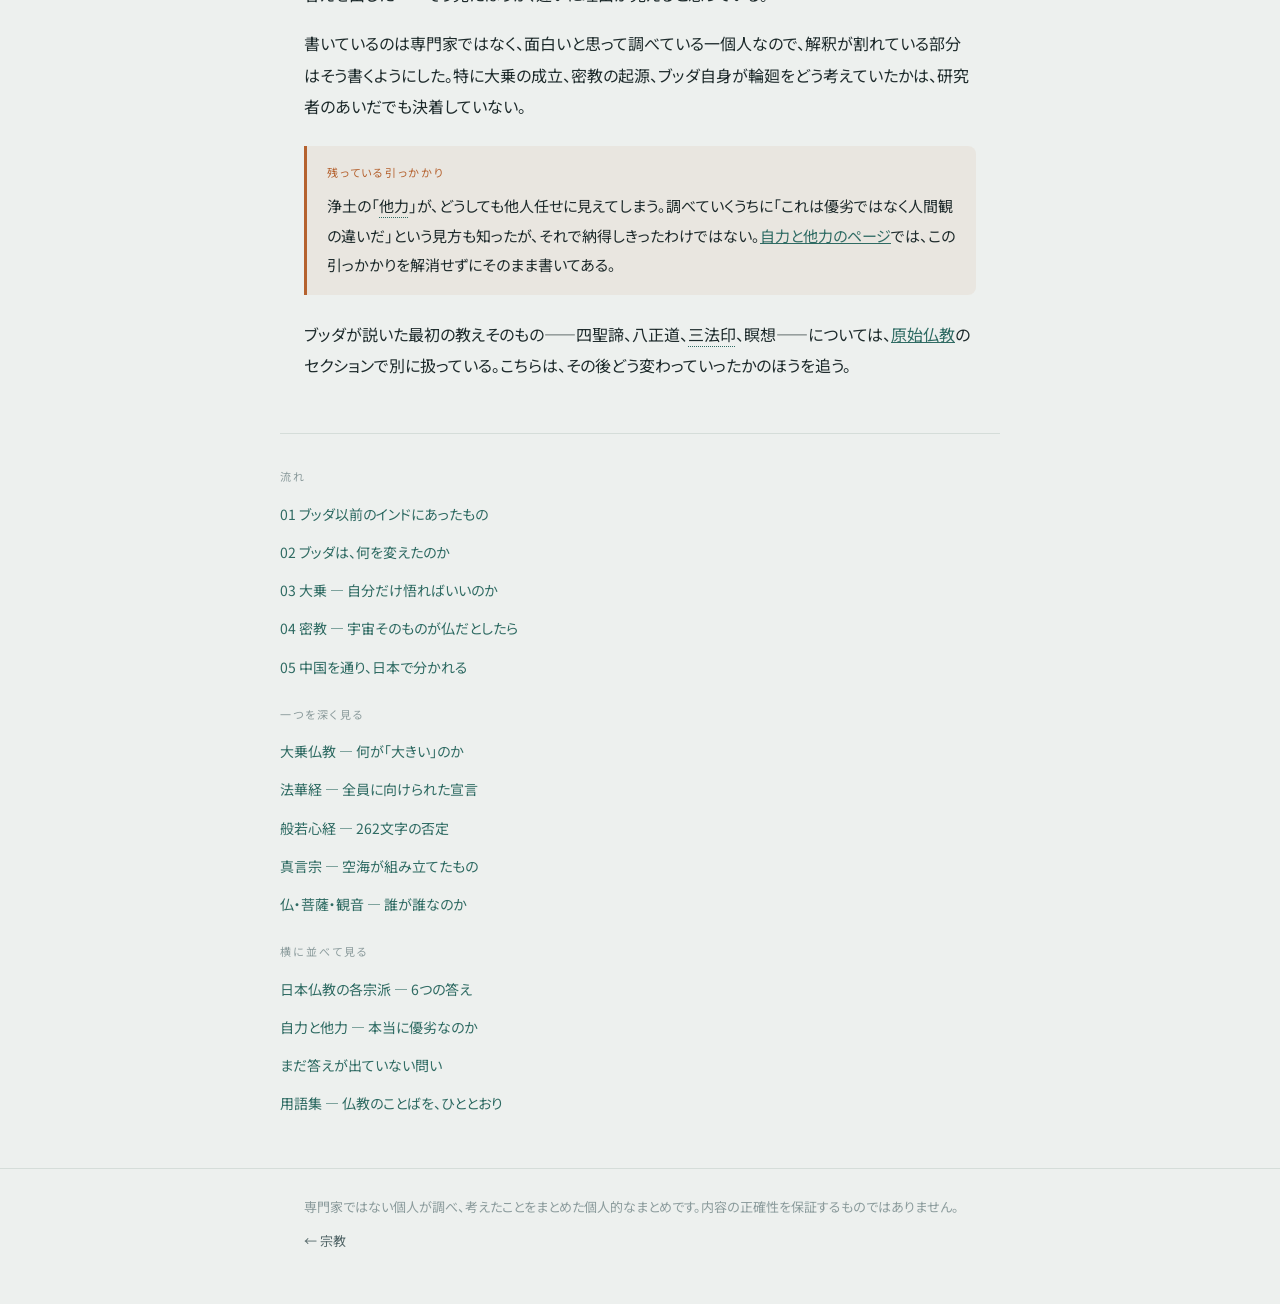
==== commit eda31984: "「宗教」の中のノートに位置づけ(戻りリンク・ページ名) Co-Authored-By: Claude Opus 5.5 <noreply@anthropic.com>" ====
--- a/index.html
+++ b/index.html
@@ -3,7 +3,7 @@
 <head>
 <meta charset="UTF-8">
 <meta name="viewport" content="width=device-width, initial-scale=1.0">
-<title>仏教の思想史｜まとめノート</title>
+<title>仏教の思想史｜宗教</title>
 <meta name="description" content="仏教とは何か——2500年前のインドでブッダが説いた、苦しみの原因を自分の側に見る教え。そして、それは最初から今の形だったわけではない。インド以前の思想からブッダ、大乗、密教、中国を経て日本の各宗派まで。宗派の一覧ではなく「人間はなぜ苦しみ、どうすれば救われるのか」への異なる答えとして、自力と他力という軸で読み解く個人的なまとめ。">
 <link rel="icon" href="data:image/svg+xml,<svg xmlns=%22http://www.w3.org/2000/svg%22 viewBox=%220 0 100 100%22><text y=%22.9em%22 font-size=%2290%22>☸</text></svg>">
 <link rel="preconnect" href="https://fonts.googleapis.com">
@@ -17,14 +17,14 @@
 <header class="top">
   <div class="wrap">
     <a class="sitemark" href="index.html">BUDDHISM ｜ 仏教の思想史</a>
-    <a class="back" href="../">← m-note トップ</a>
+    <a class="back" href="../religion/">← 宗教</a>
   </div>
 </header>
 
 <main class="wrap">
 
   <div class="hero">
-    <p class="eyebrow">BUDDHISM</p>
+    <p class="eyebrow">RELIGION · BUDDHISM</p>
     <h1>仏教の思想史</h1>
     <p class="mn-tagline">人間はどうすれば救われるのか。その問いへの、いくつもの答え。</p>
     <p class="lede">仏教は、いまから2500年ほど前のインド北東部で、<strong>ゴータマ・シッダッタ</strong>という一人の人が説きはじめた教えだ。のちに<strong>ブッダ</strong>と呼ばれた。これは名前ではなく「目覚めた人」という意味で、状態を指す言葉になる。</p>
@@ -311,7 +311,7 @@
 <footer class="foot">
   <div class="wrap">
     <p>専門家ではない個人が調べ、考えたことをまとめた個人的なまとめです。内容の正確性を保証するものではありません。</p>
-    <p><a href="../">← m-note トップ</a></p>
+    <p><a href="../religion/">← 宗教</a></p>
   </div>
 </footer>
 
